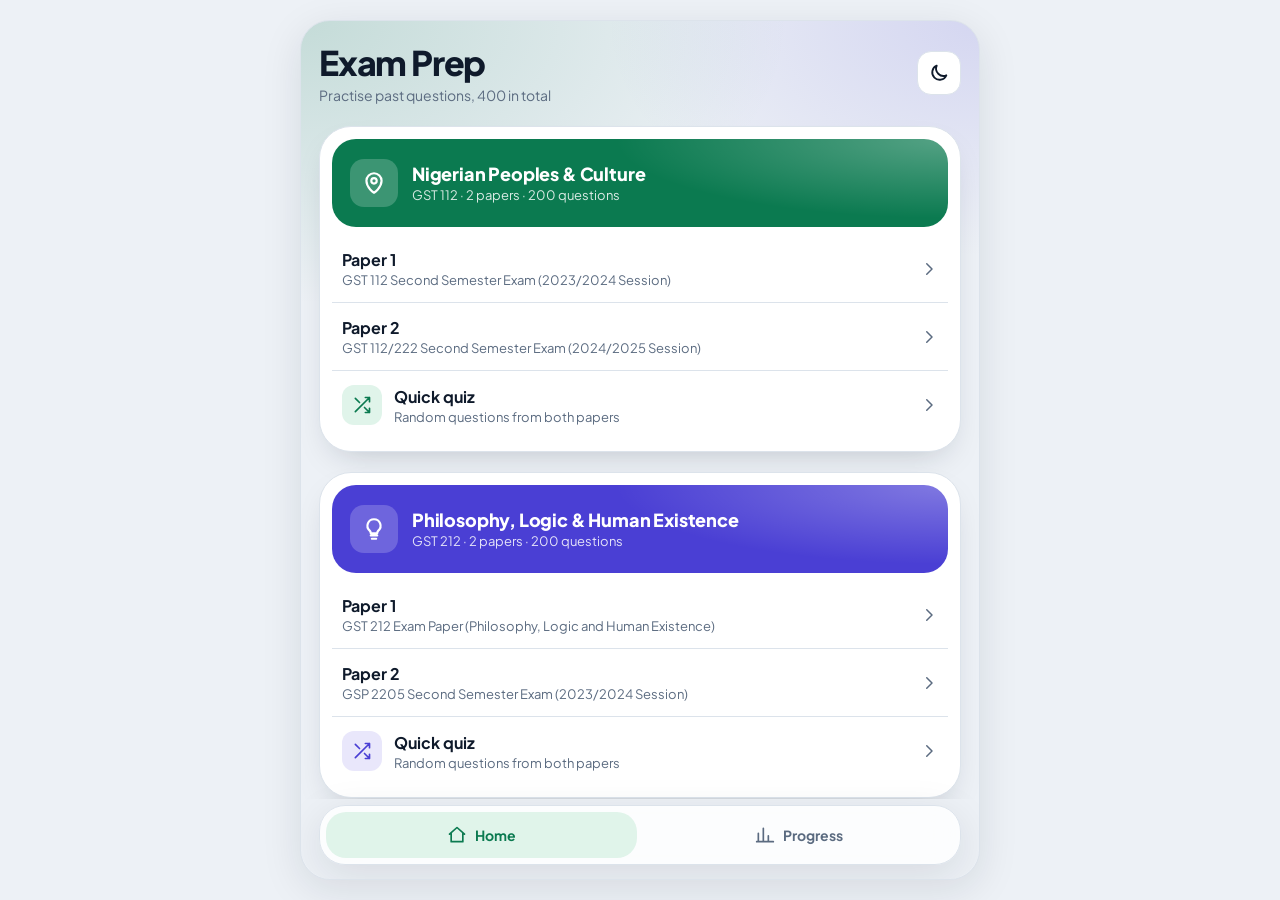
==== BUK-GST-PQ-QUIZ-App/index.html @ 709aaf94 "initial commit" ====
<!DOCTYPE html>
<html lang="en">
<head>
<meta charset="utf-8">
<meta name="viewport" content="width=device-width, initial-scale=1, viewport-fit=cover">
<meta name="theme-color" content="#0B7A50">
<title>Exam Prep Quiz</title>
<link rel="preconnect" href="https://fonts.googleapis.com">
<link href="https://fonts.googleapis.com/css2?family=Plus+Jakarta+Sans:wght@400;500;600;700;800&display=swap" rel="stylesheet">
<style>
:root{--bg:#EDF1F6;--s:#fff;--s2:#F4F6F9;--ink:#0F1A2B;--mut:#5B6B80;--line:#DCE3EB;--c1:#0B7A50;--c1s:#E0F4EA;--c2:#4A3FD4;--c2s:#E9E7FB;--ok:#12915B;--oks:#DFF5E9;--no:#D63A4A;--nos:#FCE6E8;--sh:0 10px 40px rgba(15,26,43,.10);--on:#fff}
@media(prefers-color-scheme:dark){:root:not([data-theme="light"]){--bg:#0B1017;--s:#151C26;--s2:#1B2430;--ink:#E8EEF5;--mut:#93A1B3;--line:#263140;--c1:#2FBF86;--c1s:#13291F;--c2:#8E86FF;--c2s:#1E1D40;--ok:#35C98A;--oks:#12281F;--no:#FF6B79;--nos:#33161B;--sh:0 10px 40px rgba(0,0,0,.5);--on:#07130D}}
:root[data-theme="dark"]{--bg:#0B1017;--s:#151C26;--s2:#1B2430;--ink:#E8EEF5;--mut:#93A1B3;--line:#263140;--c1:#2FBF86;--c1s:#13291F;--c2:#8E86FF;--c2s:#1E1D40;--ok:#35C98A;--oks:#12281F;--no:#FF6B79;--nos:#33161B;--sh:0 10px 40px rgba(0,0,0,.5);--on:#07130D}
*,*::before,*::after{box-sizing:border-box}
:root{padding-top:env(safe-area-inset-top,0px);padding-bottom:env(safe-area-inset-bottom,0px)}
html{scroll-padding-top:env(safe-area-inset-top,0px)}
html,body{height:100%;margin:0}
body{background:var(--bg);color:var(--ink);font-family:"Plus Jakarta Sans",system-ui,-apple-system,"Segoe UI",Roboto,sans-serif;display:flex;justify-content:center;overflow:hidden;-webkit-tap-highlight-color:transparent;-webkit-font-smoothing:antialiased}
button{font:inherit;color:inherit;border:0;background:none;cursor:pointer;padding:0;touch-action:manipulation}
button:focus-visible{outline:3px solid var(--ac,var(--c1));outline-offset:2px}
h1,h2,h3,p{margin:0}
[data-c="npc"]{--ac:var(--c1);--acs:var(--c1s)}
[data-c="phil"]{--ac:var(--c2);--acs:var(--c2s)}
#app{width:100%;max-width:680px;height:100%;display:flex;flex-direction:column;background:radial-gradient(120% 55% at 0% 0%,color-mix(in srgb,var(--c1) 18%,transparent),transparent 60%),radial-gradient(100% 50% at 100% 0%,color-mix(in srgb,var(--c2) 15%,transparent),transparent 55%),var(--bg);position:relative;overflow:hidden}
@media(min-width:720px){body{padding:20px 0;align-items:center}#app{height:min(100%,920px);border-radius:30px;box-shadow:var(--sh);border:1px solid var(--line)}}
#view{flex:1;overflow-y:auto;overscroll-behavior:contain;display:flex;flex-direction:column;min-height:0}
.pad{padding:16px 18px 28px}
.top{display:flex;align-items:center;justify-content:space-between;padding:20px 18px 6px}
.top h1{font-size:34px;font-weight:800;letter-spacing:-.035em}
.top p{color:var(--mut);font-size:14px;margin-top:2px}
.ib{width:44px;height:44px;border-radius:14px;background:var(--s);border:1px solid var(--line);display:grid;place-items:center;flex:none}
.ib svg{width:22px;height:22px}
svg{fill:none;stroke:currentColor;stroke-width:2;stroke-linecap:round;stroke-linejoin:round}
.tabs{display:flex;margin:6px 18px 14px;padding:6px;gap:6px;background:color-mix(in srgb,var(--s) 82%,transparent);backdrop-filter:blur(18px);-webkit-backdrop-filter:blur(18px);border:1px solid var(--line);border-radius:26px;box-shadow:var(--sh);flex:none}
.tabs.hide{display:none}
.tabs button{flex:1;padding:13px 0;display:flex;align-items:center;justify-content:center;gap:8px;font-size:14px;font-weight:700;color:var(--mut);border-radius:20px;transition:background .2s,color .2s}
.tabs button svg{width:20px;height:20px}
.tabs button.on{background:var(--c1s);color:var(--c1)}
:root[data-theme="dark"] .tabs button.on{color:var(--c1)}
.cont{background:var(--ink);color:var(--bg);border-radius:22px;padding:16px 18px;display:flex;align-items:center;gap:14px;width:100%;text-align:left;margin-bottom:18px}
.cont b{display:block;font-size:16px}.cont small{opacity:.75;font-size:13px}
.cont .go{margin-left:auto;background:var(--bg);color:var(--ink);border-radius:12px;padding:10px 14px;font-weight:700;font-size:14px}
.course{background:var(--s);border:1px solid var(--line);border-radius:32px;padding:12px;margin-bottom:20px;box-shadow:0 14px 34px -16px rgba(15,26,43,.25)}
.chead{display:flex;align-items:center;gap:14px;background:radial-gradient(90% 150% at 100% 0%,rgba(255,255,255,.3),transparent 60%),var(--ac);color:var(--on);border-radius:24px;padding:20px 18px;margin-bottom:8px}
:root:not([data-theme="dark"]) .chead{color:#fff}
.chead .cic{width:48px;height:48px;border-radius:14px;background:rgba(255,255,255,.2);display:grid;place-items:center;flex:none}
.chead .cic svg{width:26px;height:26px}
.chead h2{font-size:18px;font-weight:800;line-height:1.2;letter-spacing:-.01em}
.chead p{font-size:13px;opacity:.85;margin-top:3px}
.row{display:flex;align-items:center;gap:12px;width:100%;text-align:left;padding:14px 10px;border-radius:16px;transition:background .15s}
.row+.row{border-top:1px solid var(--line);border-radius:0}
.row:active{background:var(--s2)}
.row .tx{flex:1;min-width:0}
.row b{display:block;font-size:16px;font-weight:700}
.row small{display:block;color:var(--mut);font-size:13px;margin-top:2px;white-space:nowrap;overflow:hidden;text-overflow:ellipsis}
.row .ri{width:40px;height:40px;border-radius:12px;background:var(--acs);color:var(--ac);display:grid;place-items:center;flex:none}
.row .ri svg{width:20px;height:20px}
.chip{font-size:12px;font-weight:700;padding:5px 10px;border-radius:99px;background:var(--acs);color:var(--ac);white-space:nowrap}
.chev{width:18px;height:18px;color:var(--mut);flex:none}
.sheetbg{position:absolute;inset:0;background:rgba(8,14,22,.45);backdrop-filter:blur(8px);-webkit-backdrop-filter:blur(8px);display:flex;align-items:flex-end;z-index:20;animation:fade .2s}
.sheet{background:var(--s);width:100%;max-height:88%;overflow:auto;border-radius:34px 34px 0 0;padding:10px 20px 24px;animation:up .28s cubic-bezier(.2,.8,.2,1)}
.grab{width:42px;height:5px;border-radius:9px;background:var(--line);margin:0 auto 14px}
.sheet h3{font-size:21px;font-weight:800;letter-spacing:-.01em}
.sheet .sub{color:var(--mut);font-size:14px;margin:4px 0 16px}
.seg{display:flex;background:var(--s2);border-radius:16px;padding:4px;gap:4px}
.seg button{flex:1;padding:12px 6px;border-radius:12px;font-weight:700;font-size:15px;color:var(--mut)}
.seg button.on{background:var(--s);color:var(--ac);box-shadow:0 2px 10px rgba(15,26,43,.12)}
.hint{font-size:13px;color:var(--mut);margin:10px 2px 16px;line-height:1.45}
.lbl{font-size:14px;font-weight:700;margin:14px 0 8px}
.chips{display:flex;gap:8px;flex-wrap:wrap}
.chips button{padding:10px 16px;border-radius:12px;border:1.5px solid var(--line);font-weight:700;font-size:14px}
.chips button.on{border-color:var(--ac);background:var(--acs);color:var(--ac)}
.sw{display:flex;align-items:center;justify-content:space-between;padding:12px 2px;font-weight:600;font-size:15px;width:100%}
.sw i{width:46px;height:28px;border-radius:99px;background:var(--line);position:relative;transition:background .2s;flex:none}
.sw i::after{content:"";position:absolute;top:3px;left:3px;width:22px;height:22px;border-radius:50%;background:#fff;transition:transform .2s}
.sw.on i{background:var(--ac)}.sw.on i::after{transform:translateX(18px)}
.btn{display:flex;align-items:center;justify-content:center;gap:8px;height:58px;padding:0 22px;border-radius:22px;font-weight:700;font-size:16px;width:100%}
.btn.pri{background:var(--ac,var(--c1));color:var(--on)}
:root:not([data-theme="dark"]) .btn.pri{color:#fff}
.btn.ghost{background:var(--s2);color:var(--ink)}
.btn.danger{background:var(--nos);color:var(--no)}
.btn:disabled{opacity:.4;cursor:default}
.btn:active:not(:disabled){transform:scale(.98)}
.btns{display:flex;gap:10px;margin-top:18px}
.qtop{display:flex;align-items:center;gap:12px;padding:14px 16px 10px}
.qmeta{flex:1;min-width:0}
.qmeta b{font-size:20px;font-weight:800}.qmeta b span{color:var(--mut);font-weight:600;font-size:15px}
.qmeta small{display:block;color:var(--mut);font-size:12px;white-space:nowrap;overflow:hidden;text-overflow:ellipsis}
.timer{font-variant-numeric:tabular-nums;font-weight:700;font-size:14px;background:var(--s);border:1px solid var(--line);padding:8px 12px;border-radius:12px}
.timer.low{color:var(--no);border-color:var(--no)}
.bar{height:9px;background:var(--line);margin:0 16px;border-radius:9px;overflow:hidden;flex:none}
.bar i{display:block;height:100%;background:var(--ac);border-radius:9px;transition:width .3s}
.qbody{flex:1;overflow-y:auto;padding:22px 18px 16px;min-height:0}
.qt{font-size:23px;font-weight:800;line-height:1.35;letter-spacing:-.02em;margin-bottom:22px}
.blank{display:inline-block;min-width:70px;border-bottom:3px solid var(--ac);margin:0 4px;transform:translateY(2px)}
.opts{display:flex;flex-direction:column;gap:10px}
.opt{display:flex;align-items:center;gap:12px;width:100%;text-align:left;background:var(--s);border:2px solid var(--line);border-radius:20px;padding:15px 16px;font-size:16.5px;box-shadow:0 2px 0 rgba(15,26,43,.05);font-weight:500;line-height:1.35;transition:border-color .15s,background .15s}
.opt .l{width:34px;height:34px;border-radius:11px;background:var(--s2);display:grid;place-items:center;font-weight:800;font-size:14px;flex:none;color:var(--mut)}
.opt .l svg{width:18px;height:18px;stroke-width:3}
.opt .t{flex:1}
button.opt:active{transform:scale(.985)}
.opt.sel{border-color:var(--ac);background:var(--acs)}
.opt.sel .l{background:var(--ac);color:#fff}
.opt.ok{border-color:var(--ok);background:var(--oks);animation:pop .3s}
.opt.ok .l{background:var(--ok);color:#fff}
.opt.no{border-color:var(--no);background:var(--nos);animation:pop .3s}
.opt.no .l{background:var(--no);color:#fff}
.opt.dim{opacity:.55}
.fb{margin-top:16px;padding:14px 16px;border-radius:16px;font-size:14.5px;line-height:1.5;background:var(--s2);animation:fade .3s}
.fb b{display:block;margin-bottom:2px;font-size:15px}
.fb.good b{color:var(--ok)}.fb.bad b{color:var(--no)}
.fb em{display:block;color:var(--mut);font-style:normal;margin-top:6px;font-size:13.5px}
.qfoot{display:flex;gap:10px;padding:10px 16px 18px;flex:none}
.qfoot .btn:first-child{width:34%}
.grid{display:grid;grid-template-columns:repeat(auto-fill,minmax(48px,1fr));gap:8px;margin:14px 0}
.grid button{height:48px;border-radius:13px;background:var(--s2);font-weight:700;font-size:15px;border:2px solid transparent}
.grid .a{background:var(--acs);color:var(--ac)}
.grid .g{background:var(--oks);color:var(--ok)}
.grid .w{background:var(--nos);color:var(--no)}
.grid .cur{border-color:var(--ink)}
.res{align-items:center;text-align:center;padding:30px 20px 28px}
.ring{position:relative;width:176px;height:176px;margin:6px auto 18px}
.ring svg{width:100%;height:100%;transform:rotate(-90deg);stroke-width:11}
.ring circle{fill:none}
.ring .bg{stroke:var(--line)}
.ring .fg{stroke:var(--ac);stroke-dasharray:352;stroke-dashoffset:352;transition:stroke-dashoffset 1.1s cubic-bezier(.2,.8,.2,1)}
.ring div{position:absolute;inset:0;display:grid;place-content:center}
.ring b{font-size:42px;font-weight:800;letter-spacing:-.03em;line-height:1}
.ring span{color:var(--mut);font-size:13px;margin-top:4px}
.res h2{font-size:24px;font-weight:800}
.res .sub{color:var(--mut);margin:6px 0 20px;font-size:15px}
.stats{display:grid;grid-template-columns:repeat(3,1fr);gap:10px;width:100%;margin-bottom:20px}
.stat{background:var(--s);border:1px solid var(--line);border-radius:18px;padding:14px 6px}
.stat b{display:block;font-size:22px;font-weight:800}
.stat small{color:var(--mut);font-size:12px}
.stat.ok b{color:var(--ok)}.stat.no b{color:var(--no)}
.stack{display:flex;flex-direction:column;gap:10px;width:100%}
.rv{background:var(--s);border:1px solid var(--line);border-radius:22px;padding:16px;margin-bottom:14px}
.rv .qt{font-size:16.5px;margin-bottom:14px}
.rv .num{font-size:12px;font-weight:700;color:var(--mut);margin-bottom:8px;display:flex;justify-content:space-between}
.rv .opt{font-size:15px;padding:10px 12px;cursor:default}
.sticky{position:sticky;top:0;background:var(--bg);z-index:3;padding:14px 16px 10px;display:flex;align-items:center;gap:12px}
.sticky h2{font-size:19px;font-weight:800;flex:1}
.filters{display:flex;gap:8px;padding:0 18px 12px}
.filters button{padding:9px 14px;border-radius:99px;border:1.5px solid var(--line);font-size:13px;font-weight:700;background:var(--s)}
.filters button.on{background:var(--ink);color:var(--bg);border-color:var(--ink)}
.tiles{display:grid;grid-template-columns:repeat(3,1fr);gap:10px;margin:14px 0 20px}
.sec{font-size:15px;font-weight:800;margin:20px 2px 10px}
.pb{height:8px;background:var(--line);border-radius:9px;overflow:hidden;margin-top:8px}
.pb i{display:block;height:100%;background:var(--ac);border-radius:9px}
.card{background:var(--s);border:1px solid var(--line);border-radius:20px;padding:14px 16px;margin-bottom:10px}
.card .hd{display:flex;justify-content:space-between;gap:10px;font-size:14px}
.card .hd b{font-weight:700}
.card small{color:var(--mut)}
.empty{text-align:center;color:var(--mut);padding:26px 10px;font-size:14.5px;line-height:1.5}
.toast{position:absolute;left:50%;bottom:90px;transform:translateX(-50%);background:var(--ink);color:var(--bg);padding:11px 18px;border-radius:14px;font-weight:600;font-size:14px;z-index:30;animation:fade .2s;white-space:nowrap}
@keyframes fade{from{opacity:0}to{opacity:1}}
@keyframes up{from{transform:translateY(100%)}to{transform:none}}
@keyframes pop{50%{transform:scale(1.02)}}
@media(max-width:380px){.qt{font-size:18px}.opt{font-size:15px}.chead h2{font-size:16px}}
@media(prefers-reduced-motion:reduce){*{animation:none!important;transition:none!important}}
</style>
</head>
<body>
<div id="app"><main id="view"></main><nav class="tabs" id="tabs"><button data-act="tab" data-v="home" class="on"><svg viewBox="0 0 24 24"><path d="M3 11l9-8 9 8M5 10v10h14V10"/></svg>Home</button><button data-act="tab" data-v="prog"><svg viewBox="0 0 24 24"><path d="M4 20V10M10 20V4M16 20v-7M22 20H2"/></svg>Progress</button></nav></div>
<script>
const DATA={"npc":[{"name":"Paper 1","title":"GST 112 Second Semester Exam (2023/2024 Session)","questions":[{"n":1,"q":"Which of the following is a Nigerian Citizen by right?","o":["Citizen by Registration.","Citizen by Naturalisation.","Citizen by Birth","All of the Above."],"a":2},{"n":2,"q":"All lawyers (Legal Practitioners) are bound to comply with...","o":["Rules of Professional Conduct (RPC)","Medical and Dental Practitioners Act.","The Constitution of Federal Republic of Nigeria and Code of Conduct Bureau and Tribunal Act.","Code of Medical Ethics."],"a":0},{"n":3,"q":"Government workers are bound to comply with...","o":["Rules of Professional Conduct (RPC)","Code of Medical Ethics 2008","Medical and Dental Practitioners Act 2004","The Constitution of Federal Republic of Nigeria and Code of Conduct Bureau and Tribunal Act"],"a":3},{"n":4,"q":"All of the following are examples of Nigerian Citizens Except:","o":["Citizen by Birth","Citizen by Registration","Citizen by Naturalisation","None of the above"],"a":3},{"n":5,"q":"The following is a good example of pressing challenges facing law enforcement agencies in Nigeria.","o":["All of the below","Corruption","Poor salary","Capacity development"],"a":0},{"n":6,"q":"Law Enforcement agencies perform the following functions except:","o":["Ensuring compliance with the laws of the land","Law making and interpretation of laws","Maintenance of peace, order and stability in Nigeria","Taking steps to bring violators of the law to justice"],"a":1},{"n":7,"q":"All of the following are typical examples of law enforcement agencies in Nigeria except:","o":["Nigeria Police Force (NPF).","Department of State Security (DSS).","Nigeria Immigration Service (NIS).","None of the above."],"a":3},{"n":8,"q":"A Nigerian Citizen can loss his/her citizenship Status as result of...","o":["Renunciation","Deprivation","Forfeiture","All of the above"],"a":3},{"n":9,"q":"The fundamental rights of a Nigerian Citizen could be deprived on the grounds of...","o":["Public Health","National Defence","Protecting the rights of others","All of the above"],"a":3},{"n":10,"q":"By nature, Law being a body of rules is...","o":["Not Dynamic","Not Coercive","Not Territorial","None of the above"],"a":3},{"n":11,"q":"The definition of ethics and law share the following in common, except:","o":["Lack of specific, standard or universal definition","The definition of both is influenced by your profession or discipline","The definition of both depends on your geographical location","All of the above"],"a":2},{"n":12,"q":"According to... law is defined as a set of divine rules.","o":["Lawyers","Theologians","Scientists","Traditionalists"],"a":1},{"n":13,"q":"A judge is under obligation...","o":["Not to preside over matters which he/she has any interest in it","To presume that the accused person before him innocent until proven guilty","To feed the accused person three square meals daily","To give the accused person the chance to defend himself in person or through a legal practitioner of his own choice"],"a":0},{"n":14,"q":"Which of the following is not true about classification of law...","o":["Substantive and Procedural Law","Private and Public Law","Domestic/Municipal and International Law","Supper National Law"],"a":3},{"n":15,"q":"Law may differ from one society to another. This assertion can be exemplified by the following...","o":["Consumption of alcohol and adultery in Kano State","Bigamy in the Southern states of Nigeria","Prostitution in some European Countries","All of the above"],"a":3},{"n":16,"q":"What was the primary purpose of the Nigerian Youth Movement (NYM) formed in the 1930s due to one of these?","o":["Promote regional autonomy","Unite Nigerians across ethnic lines","Support British colonial policies","Advocate for military rule"],"a":1},{"n":17,"q":"... newspaper was founded by Nnamdi Azikiwe to spread nationalist ideas?","o":["The Nigerian Tribune","The West African Pilot","The Daily Times","The Guardian"],"a":1},{"n":18,"q":"The significant global event that influenced the rise of nationalism in Nigeria after the 1940s was?","o":["The Cold War","World War II","The Great Depression","The Industrial Revolution"],"a":1},{"n":19,"q":"Which political party was co-founded by Herbert Macaulay and Nnamdi Azikiwe in 1944?","o":["Action Group (AG)","Northern People's Congress (NPC)","National Council of Nigeria and the Cameroons (NCNC)","Unity Party of Nigeria (UPN)"],"a":2},{"n":20,"q":"The main focus of the NCNC during its early years was...","o":["Full independence from Britain","Greater self-governance within the British Empire","Regional autonomy","Military intervention"],"a":1},{"n":21,"q":"... constitution was introduced in 1946 in response to nationalist pressures.","o":["Macpherson Constitution","Richards Constitution","Lyttleton Constitution","1979 Constitution"],"a":1},{"n":22,"q":"The Action Group (AG) was predominantly associated with which ethnic group?","o":["Hausa-Fulani","Yoruba","Igbo","Efik"],"a":1},{"n":23,"q":"The major challenge faced by Nigeria post-independence?","o":["Economic prosperity","Political stability","Ethnic tensions","Global recognition"],"a":2},{"n":24,"q":"Which of the following best describes Nigeria's political structure after the return to civilian rule in 1999?","o":["A unitary system with no regional governments","A federal republic with 36 states","A monarchy with a ceremonial king","A socialist state"],"a":1},{"n":25,"q":"What was one of the main challenges Nigeria faced after gaining independence?","o":["Lack of ethnic diversity","Economic stability and growth","Corruption and political violence","Absence of political parties"],"a":2},{"n":26,"q":"... traders have historically traded across West Africa.","o":["Igbo","Yoruba","Kanuri","Hausa Fulani"],"a":3},{"n":27,"q":"Traditional trade routes such as those used by the network have historically been crucial for trade...","o":["Immigrant","African","European","Trans-Saharan trade"],"a":3},{"n":28,"q":"The integration of modern infrastructure, such as roads and markets, has helped in enhancing trade, but traditional methods and routes still influence...","o":["Manufacturing","Agriculture","Industries","local commerce"],"a":3},{"n":29,"q":"Colonialism introduced Western trade practices and currencies, which have influenced but not entirely replaced...","o":["Cultural System","Modern System","Traditional System","Medium System"],"a":2},{"n":30,"q":"The indigenous apprenticeship system remains important, it faces challenges due to...","o":["Modernizations","Transitions","efficiency","transparency"],"a":0},{"n":31,"q":"Artisans play a significant role in...","o":["indigenous trade systems","local system","normal system","personal system"],"a":0},{"n":32,"q":"The... system among Nigerian people is a deeply rooted mechanism that has facilitated trade, self-reliance, and economic empowerment over centuries.","o":["Mechanics","Commerce","indigenous apprenticeship","Local systems"],"a":2},{"n":33,"q":"The apprenticeship system plays a vital role in fostering...","o":["Market","National reliance","local reliance","economic self-reliance"],"a":2},{"n":34,"q":"Apprentices acquire practical skills, enabling them to start their businesses and contribute to local economies. This is particularly notable in the...","o":["Tribes","religions","Igbo community","Hausa"],"a":2},{"n":35,"q":"Besides the technical aspects of learning a trade, apprenticeships serve as a means of...","o":["cultural transmission","Institutions","Ambassadors","nations"],"a":0},{"n":36,"q":"Nigeria's economy is diverse, with key sectors including oil and gas, agriculture, telecommunications, and...","o":["Taxation","Marketing","Housing","Service"],"a":3},{"n":37,"q":"Nigeria's major exports include crude oil, natural gas, and...","o":["Food","Output","Services","Agriculture"],"a":3},{"n":38,"q":"The oil boom of the 1970s...","o":["Oil shocks","Exchange rates","Market system","economy"],"a":3},{"n":39,"q":"Markets like... in Lagos and... in Aba are well-known for their scale and the variety of goods traded.","o":["Central Market & Ilorin","Singer market","Oshodi Market","Oshodi Market & Ariaria International Market"],"a":3},{"n":40,"q":"Historically, barter was a common practice, where goods were exchanged directly without the use of...","o":["Materials","time","Knowledge","Money"],"a":3},{"n":41,"q":"... was part of the factors that necessitated Nationalism in Nigeria.","o":["Formation of political parties","Party campaigns","Elections Engineering","Introduction of Ballot Papers"],"a":0},{"n":42,"q":"Military intervened in to the Nigerian Politics due to...","o":["Absence of Political Parties","State and local Government creation","Budget Implementation","Politicization of the Nigerian army"],"a":3},{"n":43,"q":"Politics in Nigeria's fourth Republic is characterized by...","o":["Viable political culture","Transformative agenda","God-fatherism","political consciousness"],"a":3},{"n":44,"q":"Colonialism implies:","o":["Political and Economic Motivation of colonies","Socialist predominant regime","Democratic licensed regime","Political and Economic Exploitation"],"a":3},{"n":45,"q":"The western regional electoral crises in Nigeria occurred in the year...","o":["1965","1977","1963","1999"],"a":2},{"n":46,"q":"Nationalism means...","o":["Administrative System","Disintegration","Feeling for Self-determination and independence","Rule of law and freedom of information"],"a":2},{"n":47,"q":"The challenges of Nation building in Nigeria include all except:","o":["Corruption","Resource Allocation","Capitalism","Electoral violence"],"a":2},{"n":48,"q":"The Nigerian Civil War was fought between...","o":["14th June 1965- 11th August 1967","6th July 1967- 15th January 1970","3rd May 1963- 1st October 1974","2nd November 1966- 30th July 1967"],"a":1},{"n":49,"q":"The Impacts of colonial Administration in Nigeria are... and...","o":["Dedication and Sense of morality built among citizens","Destabilization and Destruction of traditional political system","Resource control and Allocation to low-income societies","Political Culture and Ideology enforced"],"a":1},{"n":50,"q":"Nation building refers to...","o":["Encouragement of trade by barter for social and economic development","Transfer of commitment from the rulers to the subordinates","Transfer of loyalty from smaller ethnic groups to the larger central political system","None of the above"],"a":2},{"n":51,"q":"One remote cause of the Nigerian Civil war was...","o":["Religious Bigotry","Rigid electoral ethics","Constitutional Adjustments","British divide and rule tactics"],"a":3},{"n":52,"q":"The coalition between the NCNC and the NPC ensured the emergence of... as Governor General and later President of Nigeria.","o":["Herbert Macauley","Dr. Nnamdi Azikwe","Chief Abubakar Tafawa Balewa","Chief Obafemi Awolowo"],"a":1},{"n":53,"q":"Nigeria practiced Parliamentary system of government from...","o":["1954-1960","1960-1966","1966","1974"],"a":1},{"n":54,"q":"One Impact of the Military in Nigerian Politics and Administration was...","o":["Introduction of valued lifestyle","Introduction of the NYSC","Introduction of ethno-centric inclinations","Maintenance of traditional political system"],"a":1},{"n":55,"q":"The creation of more states in the country was...","o":["A negative impact of the Civil war","A decision of political party holders","A positive impact of the Civil war","A and C above"],"a":2},{"n":56,"q":"Nigeria's social, cultural and political development is marked by both... and...","o":["weaknesses and strengths","opportunities and potentialities","Challenges and opportunities","poverty and inequality"],"a":1},{"n":57,"q":"Nigeria has twice been judged...","o":["The happiest country in Africa","the controversial country in Africa","The happiest country in the world","the unhappiest country in the world"],"a":2},{"n":58,"q":"With a population of above 200 million, the country is culturally diverse with...","o":["250 ethnic groups speaking 300 languages","less than 250 ethnic groups speaking 300 languages","about 250 ethnic groups speaking 300 languages","over 250 ethnic groups speaking more than 300 languages"],"a":0},{"n":59,"q":"The following are the major ethnic groups in Nigeria except:","o":["Hausa","Ishekiri","Ibo","Yoruba"],"a":1},{"n":60,"q":"All, but except one of the following encompasses several key elements of development:","o":["Growth and progress","Positive Change","Improving well-being","Discouraging growth"],"a":3},{"n":61,"q":"Being the seventh most populous country in the world, Nigeria faces significant social challenges including the following except:","o":["Security","unemployment","Poverty","crime and insecurity"],"a":0},{"n":62,"q":"Social indicators reveal that Nigeria remains underdeveloped with considerable portions of the population...","o":["Living below poverty line and less education","Living in poverty and less education","Living above poverty line and well educated","Living below poverty line and unemployment"],"a":1},{"n":63,"q":"Cultural diversity is a defining feature of...","o":["Northern Nigeria","Southern Nigeria","Eastern Nigeria","Nigeria"],"a":3},{"n":64,"q":"In Nigeria, cultural factors significantly influence...","o":["Development strategies","development strategy","development plan","growth and development"],"a":1},{"n":65,"q":"Programs that promote cultural heritage and encourage inter-ethnic dialogue are essential for...","o":["Encouraging unity and reducing tensions","fostering peace and reducing tension","enhancing unity and reducing tension","fostering unity and reducing tensions"],"a":3},{"n":66,"q":"Nigeria's socio-cultural fabric is influenced by its...","o":["cultural diversities","ethic plurality","Cultural differences","Cultural diversity"],"a":3},{"n":67,"q":"Ethnic groups have historically competed for... and... leading to tensions and violence in various regions.","o":["Power and authority","power and leadership","resources and leadership","resources and political power"],"a":3},{"n":68,"q":"Nigeria is the Africa's most... as well as the... in the world.","o":["populous country and most populous black country","Black nation and populous country","Black country and populous country","most populous black country and populous country"],"a":3},{"n":69,"q":"The Unity of Nigeria was threatened by the recent...","o":["End Bad Governance nationwide protests","End SAR Protests","End Hunger Protests","End Tinubu Demonstration"],"a":0},{"n":70,"q":"The political landscape in Nigeria is characterized by ongoing challenges related to... and...","o":["Security, governance and poverty","governance, corruption and security","poverty, hunger and unemployment","insecurity, bad governance and corruption"],"a":0},{"n":71,"q":"Nigeria is divided into how many geographical zones?","o":["One","Two","Three","Four"],"a":3},{"n":72,"q":"Nigeria as a modern entity is the creation of...","o":["The British","France","Germany","Belgium"],"a":0},{"n":73,"q":"Lagos came under the British influence with its annexation in...","o":["1860","1850","1861","1960"],"a":2},{"n":74,"q":"The conquest of Kano took place in...","o":["1903","1960","2020","2019"],"a":0},{"n":75,"q":"The first contact between Nigerians and Europeans took place in the...","o":["13th Century","14th Century","15th Century","16th Century"],"a":2},{"n":76,"q":"The \"Legitimate Trade\" focused on the buying of...","o":["Palm Oil and Palm Kernel","groundnut","Cassava","Guinea Corn"],"a":0},{"n":77,"q":"One of the greatest explorers that visited Nigeria in the 18th and 19th centuries was...","o":["Goldie","Lord Lugard","Mungo Park","Mary Slessor"],"a":2},{"n":78,"q":"The most historic event that happened in Nigeria in 1914 was...","o":["Conquest","Independence","The Amalgamation of Nigeria","FESTAC"],"a":2},{"n":79,"q":"Which of the following was not part of the activities of Christian missionaries?","o":["Spread of Christianity","building of schools","building of hospitals","colonial rule"],"a":3},{"n":80,"q":"Who was the founder of the United African Company (UAC)?","o":["Frederick Lugard","Mungo Park","Taubman Goldie","Hugh Clapperton"],"a":2},{"n":81,"q":"When did the Berlin Conference take place?","o":["1883-1884","1881-1882","1884-1885","1885-1886"],"a":2},{"n":82,"q":"The Benin Kingdom was conquered in...","o":["1890","1897","1900","1903"],"a":1},{"n":83,"q":"In 1899, the British revoked the charter of the...","o":["National African Company","PZ","Royal Niger Company","United African Company"],"a":2},{"n":84,"q":"In which area was the Indirect Rule first practiced in Nigeria?","o":["Northern Nigeria","Southern Nigeria","Yorubaland","Benin"],"a":0},{"n":85,"q":"The Capital of the Northern Region was...","o":["Lagos","Port Harcourt","Ibadan","Kaduna"],"a":3},{"n":86,"q":"The Conquest of Nigeria was in... Phases.","o":["Three","Two","Five","Four"],"a":1},{"n":87,"q":"In which part of Nigeria did Indirect Rule face major challenge?","o":["The North","The East","The West","None of the Above"],"a":2},{"n":88,"q":"Which of the following was not an effect of the Trans-Atlantic Slave Trade?","o":["depopulation","inter-state wars","suffering of slaves","empowerment of slaves"],"a":3},{"n":89,"q":"Which of the following was not an effect of colonialism?","o":["Industrialization of Nigeria","Introduction of Western Education","Establishment of Infrastructure","Introduction of Modern Health Care System"],"a":0},{"n":90,"q":"The artifacts discovered at Igbo Ukwu, Igbo Richards and Igbo Jonah in 1939 and 1960 were dated to...","o":["8th century","9th century","10th century","18th century"],"a":1},{"n":91,"q":"Which of the following is not among the pre-colonial Hausa Bakwai?","o":["Katsina","Dutse","Kano","Rano"],"a":1},{"n":92,"q":"The two major types of culture are...","o":["Norms and values","Material and non-material","Association and assimilation","Acculturalisation and sub-acculturalisation"],"a":1},{"n":93,"q":"The pioneering work on the history of the Yoruba by Rev. Samuel Johnson was compiled based on...","o":["Archeological Discoveries","Primary written document","Secondary written document","Oral traditions"],"a":3},{"n":94,"q":"Colonialism in Nigeria lasted for a century i.e. from about...","o":["1760-1860","1900-1960","1800-1960","1860-1960"],"a":2},{"n":95,"q":"Which of the following is a problem of oral tradition?","o":["poor memory","chronology","manipulation","all of the above"],"a":3},{"n":96,"q":"Which of the following is true about archaeology?","o":["it is a scientific study of rubbish","it is a scientific study of stone tools only","it has an accurate system of dating","All of the above"],"a":3},{"n":97,"q":"The 1884-1885 scramble and partitioning of Africa was done in...","o":["Cairo","Portugal","Berlin","Paris"],"a":2},{"n":98,"q":"In Hausaland Islam became spread in the... when the various rulers of Hausa State accepted Islam.","o":["11th century","12th century","13th century","14th century"],"a":3},{"n":99,"q":"Which of the following is a universal definition of culture?","o":["Culture is as old as human society","Culture provides psychological relief","Culture provides a sense of belonging","Culture is a total way of people's life."],"a":3},{"n":100,"q":"The Ogiso was a council of seven powerful chiefs who assisted the... in the discharge of his duties.","o":["Alafin of Oyo","Oba of Benin","King Jaja of Opobo","the Attah of Igala"],"a":1}]},{"name":"Paper 2","title":"GST 112/222 Second Semester Exam (2024/2025 Session)","questions":[{"n":1,"q":"Which of the following is a universal definition of culture?","o":["Culture is as old as human society","Culture provides psychological relief","Culture provides a sense of belonging","Culture is a total way of people's life."],"a":3},{"n":2,"q":"The Ogiso was a council of seven powerful chiefs who assisted the... in the discharge of his duties","o":["Alafin of Oyo","Oba of Benin","King Jaja of Opobo","the Attah of Igala"],"a":1},{"n":3,"q":"Which of the following is not among the pre-colonial Hausa Bakwai?","o":["Katsina","Dutse","Kano","Rano"],"a":1},{"n":4,"q":"The artifacts discovered at Igbo Ukwu, Igbo Richards and Igbo Jonah in 1939 and 1960 were dated to...","o":["8th century","9th century","10th century","13th century"],"a":1},{"n":5,"q":"The major colours in Nigerian flag are...","o":["Green and Yellow","White and Black","Green and White","Black and Yellow"],"a":2},{"n":6,"q":"The Nok Culture appeared in Northern Nigeria around...","o":["1000 BC and vanished under unknown circumstances around 500 AD","2000 BC and vanished under unknown circumstances around 1000 AD","3000 BC and vanished under unknown circumstances around 2000 AD","4000 BC and vanished under unknown circumstances around 3000 AD"],"a":0},{"n":7,"q":"The two major types of culture are","o":["Norms and values","Material and non-material","Association and assimilation","Acculturalisation and sub-acculturalisation"],"a":1},{"n":8,"q":"The pre-colonial Igbo traditional society constitutes... as members of its assembly","o":["Ancestors","Ogboni Cult","People","Elders"],"a":3},{"n":9,"q":"The artifacts discovered at Igbo Ukwu, Igbo Richards and Igbo Jonah in 1939 and 1960 were dated to...","o":["8th century","9th century","10th century","13th century"],"a":1},{"n":10,"q":"Which of the following is a problem of oral tradition?","o":["poor memory","chronology","manipulation","all of the above"],"a":3},{"n":11,"q":"Which of the following is true about archaeology?","o":["it is a scientific study of rubbish","it is a scientific study of stone tools only","it has an accurate system of dating","All of the above"],"a":3},{"n":12,"q":"The amalgamation of the Northern and Southern Protectorates of Nigeria was in","o":["1911","1912","1913","1914"],"a":3},{"n":13,"q":"The 1884-1885 scramble and partitioning of Africa was done in","o":["Cairo","Portugal","Berlin","Paris"],"a":2},{"n":14,"q":"In Hausaland Islam became spread in the... when the various rulers of Hausa State accepted Islam","o":["11th century","12th century","13th century","14th century"],"a":3},{"n":15,"q":"Colonialism in Nigeria lasted for a century i.e. from about","o":["1760-1860","1900-1960","1800-1960","1860-1960"],"a":2},{"n":16,"q":"Which part of Nigeria did British introduce Indirect Rule first?","o":["North","South","East","West"],"a":0},{"n":17,"q":"Who was the first administrator of the Protectorate of Northern Nigeria?","o":["Sir Frederick Lugard","Sir Taubman Goldie","John Wilton","Flora Shaw"],"a":0},{"n":18,"q":"Who was the first commandant of the West African Frontier Force?","o":["Goldie","Lugard","John","Daniel"],"a":1},{"n":19,"q":"Nigeria became a Republic in...","o":["1903","1963","2020","2019"],"a":1},{"n":20,"q":"English was made an official language in Nigeria by the...","o":["French","Portuguese","British","Germans"],"a":2},{"n":21,"q":"Western education was introduced to Nigeria by...","o":["Christian Missionaries","Explorers","colonial administrators","None of the above"],"a":0},{"n":22,"q":"Caliph Attahiru I of Sokoto was killed at the Battle of...","o":["Kano","Sokoto","Bida","None of the above"],"a":3,"e":"Battle of Burmi"},{"n":23,"q":"The most historic event that happened in Nigeria in 1914 was...","o":["Conquest","Independence","The amalgamation of Nigeria","FESTAC"],"a":2},{"n":24,"q":"The following were explorers who visited Nigeria except...","o":["Mungo Park","Hugh Clapperton","Heinrich Barth","Prince Henry the Navigator"],"a":3},{"n":25,"q":"Which of the following was not part of the activities of Christian missionaries","o":["Spread of Christianity","building of schools","building of hospitals","colonial rule"],"a":3},{"n":26,"q":"Who was the founder of the Royal Niger Company (RNC)?","o":["Frederick Lugard","Mungo Park","Taubman Goldie","Hugh Clapperton"],"a":2},{"n":27,"q":"Which area of Nigeria was first conquered by the British?","o":["Kano","Benin","Ijebu","None of the above"],"a":3,"e":"Lagos Annexation 1851/1861"},{"n":28,"q":"The Benin Kingdom was conquered in...","o":["1890","1897","1900","1903"],"a":1},{"n":29,"q":"Which of the following was not a reason for the adoption of Indirect Rule System","o":["Vastness of Nigeria","Lack of enough personnel","Existence of taxation","Shortage of funds"],"a":2},{"n":30,"q":"The Capital of Northern Region was:","o":["Lagos","Port Harcourt","Ibadan","Kaduna"],"a":3},{"n":31,"q":"Apprentices acquire practical skills, enabling them to start their businesses and contribute to local economies. This is particularly notable in the...","o":["Tribes","religions","Igbo community","Hausa"],"a":2},{"n":32,"q":"Besides the technical aspects of learning a trade, apprenticeships serve as a means of","o":["cultural transmission","Institutions","Ambassadors","None of the above"],"a":0},{"n":33,"q":"Nigeria's economy is diverse, with key sectors including oil and gas, agriculture, telecommunications, and...","o":["Taxation","Marketing","Housing","Service"],"a":3},{"n":34,"q":"Nigeria's major exports include crude oil, natural gas, and...","o":["Food","Output","Services","Agriculture"],"a":3},{"n":35,"q":"The oil boom of the 1970s, ...","o":["Oil shocks","Exchange rates","Market system","economy"],"a":3},{"n":36,"q":"Markets like... in Lagos and... in Aba are well-known for their scale and the variety of goods traded.","o":["Central Market","Ilorin","Singer market","Oshodi Market & Ariaria International Market"],"a":3},{"n":37,"q":"Historically, barter was a common practice, where goods were exchanged directly without the use of...","o":["Materials","Resources","Time","Money"],"a":3},{"n":38,"q":"Traders have historically traded across West Africa","o":["Igbo","Commercials","Yoruba","Hausa Fulani"],"a":3},{"n":39,"q":"Traditional trade routes such as those used by the network have historically been crucial for trade. These routes facilitated the exchange of goods like gold, salt, and other commodities","o":["Immigrant","African","European","Trans-Saharan trade"],"a":3},{"n":40,"q":"The integration of modern infrastructure, such as roads and markets, has helped in enhancing trade, but traditional methods and routes still influence...","o":["Manufacturing","Industries","local commerce","None of the above"],"a":2},{"n":41,"q":"Colonialism introduced Western trade practices and currencies, which have influenced but not entirely replaced.","o":["Cultural System","Modern System","Traditional System","Medium System"],"a":2},{"n":42,"q":"The indigenous apprenticeship system remains important, it faces challenges due to...","o":["Modernizations","Transitions","efficiency","transparency"],"a":0},{"n":43,"q":"Artisans play a significant role in...","o":["indigenous trade systems","local system","normal system","personal system"],"a":0},{"n":44,"q":"Which of the following is NOT a Nigerian Citizen by right:","o":["Citizen by Registration.","Citizen by Naturalisation.","Citizen by Birth","A and B above"],"a":3,"e":"Registration & Naturalisation are privileges"},{"n":45,"q":"All lawyers (Legal Practitioners) are bound to comply with....","o":["Rules of Professional Conduct (RPC) only","Medical and Dental Practitioners Act.","The Constitution of Federal Republic of Nigeria and Rules of Professional Conduct (RPC)","Code of Medical Ethics."],"a":0},{"n":46,"q":"Government workers are bound to comply with....","o":["Rules of Professional Conduct (RPC)","Code of Medical Ethics 2008","Medical and Dental Practitioners Act 2004","Code of Conduct Bureau and Tribunal Act."],"a":3},{"n":47,"q":"All of the followings are examples of Nigerian Citizens Except:","o":["Citizen by Birth","Citizen by Registration","Citizen by Naturalisation","None of the above"],"a":3},{"n":48,"q":"... a good example of pressing challenges facing law enforcement agencies in Nigeria:","o":["All of the below","Corruption","Poor salary","Capacity development"],"a":0},{"n":49,"q":"Law Enforcement agencies perform the following functions except:","o":["Ensuring compliance with the laws of the land","Law making and interpretation of laws","Maintenance of peace, order and stability in Nigeria","Taking steps to bring violators of the law to justice"],"a":1},{"n":50,"q":"... are typical examples of law enforcement agencies in Nigeria except:","o":["Nigeria Police Force (NPF).","Department of State Security (DSS).","Nigeria Immigration Service (NIS).","Supreme Court of Nigeria (SCN)."],"a":3},{"n":51,"q":"A Nigerian Citizen loses his/her citizenship Status as result of:","o":["Renunciation","Deprivation","Forfeiture","All of the above"],"a":3},{"n":52,"q":"The fundamental rights of a Nigerian Citizen could be deprived on the grounds of:","o":["Public Health","National Defence","Protecting the rights of others","All of the above"],"a":3},{"n":53,"q":"The hierarchy of courts in Nigeria shows that... is the lowest court while... is the apex court in Nigeria","o":["Court of Appeal/ Supreme Court of Nigeria","District Court/ Supreme Court of Nigeria","Federal High Court/ Supreme Court of Nigeria","Sharia Court of Appeal/ Supreme Court of Nigeria"],"a":1},{"n":54,"q":"... is a good example of a law made by a State House of Assembly","o":["Shari'ah Court Law 2000","Medical and Dental Practitioners Act, 2004","Local Market and Car Park Station (Collection of Tax) Bye-Law 2019","All of the above"],"a":3},{"n":55,"q":"Fundamental Rights of Citizens include the following except:","o":["Right to life","Freedom of Expression","Right to Scholarship","Right to privacy"],"a":2},{"n":56,"q":"The right to fair hearing is provided under Section... of the Constitution of the Federal Republic of Nigeria 1999:","o":["35","34","37","36"],"a":3},{"n":57,"q":"In technical sense, law can be defined as consisting of body of rules which regulates","o":["Human and non human conducts","Police actions","Prison inmates","None of the above"],"a":0},{"n":58,"q":"By nature, Law being a body of rules is:","o":["Dynamic","Coercive","Territorial","All of the above"],"a":3},{"n":59,"q":"The definition of ethics and law share the following in common, except:","o":["Lack of specific, standard or universal definition","The definition of both is influenced by your profession or discipline","The definition of both depends on your geographical location","All of the above"],"a":2},{"n":60,"q":"According to... law is defined as a set of divine rules:","o":["Lawyers","Traditionalists","Scientists","None of the above"],"a":3,"e":"Defined by Theologians"},{"n":61,"q":"A judge is under obligation:","o":["Not to preside over matters which he/she has any interest in it.","To presume that the accused person before him innocent until proven guilty","To feed the accused person three square meals (daily)","To give the accused person the chance to defend himself in person or through a legal practitioner of his own choice"],"a":0},{"n":62,"q":"Which of the following is not true about classification of law...","o":["Substantive and Procedural Law","Private and Public Law","Domestic/Municipal and International Law","Supper National Law and Natural Law"],"a":3},{"n":63,"q":"The conception of Law varies from one society to another. This assertion can be exemplified by the following:","o":["Consumption of alcohol and adultery in Kano State","Bigamy in the Southern states of Nigeria","Prostitution in some European Countries","All of the above"],"a":3},{"n":64,"q":"The term mass mobilization means...","o":["Bringing people together for the betterment of society","Bringing many people together for the betterment of society","Bringing workers together for the betterment of society","Bringing stakeholders together for the betterment of society"],"a":1},{"n":65,"q":"Based on Module 7 \"Reorientations Moral and National Values\" what is the closest meaning of Rehabilitation from the followings?","o":["Restoration of deteriorated society for development","Restoration of deteriorated village for development","Restoration of bad governance for development","Restoration of good governance for development"],"a":0},{"n":66,"q":"The Acronym 3Rs in post war Nigeria means...","o":["Reintegration reconstruction and reconciliation","Reintegration reconstruction and religion","Reconstruction Reintegration and reintegration","Revitalization Reconstruction and Rehabilitation"],"a":0},{"n":67,"q":"President Shagari inaugurated... Programme to boost food production in Nigeria","o":["Operation Free the Nation","Operation Made in Nigeria Good","Operation Made in Nigeria Food","Operation Feed the Nation"],"a":3,"e":"Shagari launched Green Revolution; OFN was Obasanjo"},{"n":68,"q":"How many states Gowon created after the Nigerian civil war?","o":["10","11","12","13"],"a":2},{"n":69,"q":"The Name Nigeria came into being in the year...","o":["1913","1914","1915","11916"],"a":1,"e":"Amalgamation 1914; name suggested 1897"},{"n":70,"q":"The country known as Nigeria got its independence in...","o":["1957","1958","1959","1960"],"a":3},{"n":71,"q":"The acronym MAMSER means...","o":["Mass mobilization for societal Reorientation and Economic Recovery","Mass mobilization for Self Reliance, Social Justice and Economic Recovery","Mass Mobilization for social Justice and Economic Recovery","Mass Mobilization for Societal Orientation Justice and Recovery"],"a":1},{"n":72,"q":"WAI is the acronym written in full as...","o":["War Against Ignorance","War Against Indiscrimination","War Against Indiscipline","War Against Immorality"],"a":2},{"n":73,"q":"NOA as an acronym could be written in full as...","o":["National Organization for Agriculture","National Organization of Accountants","National Organization of Afforestation","National Orientation Agency"],"a":3},{"n":74,"q":"Jigawa state was created by the IBB administration in the year...","o":["1990","1991","1992","1993"],"a":1},{"n":75,"q":"One of the following is not a state in Nigeria in the year 1990","o":["Abia","Akwa Ibom","Kaduna","Kano"],"a":3,"e":"Kano existed in 1967; Jigawa was carved out in 1991"},{"n":76,"q":"One of the following states was carved out from Cross Rivers","o":["Edo State","Rivers State","Enugu","Akwa Ibom"],"a":3},{"n":77,"q":"Who was the first Director of MAMSER?","o":["Professor Nusa Yusuf","Professor Jerry Gana","Professor Alkali Abba","Dr. Samuel Joseph Cookey"],"a":1},{"n":78,"q":"How many states were created by the Babangida Regime in 1987?","o":["2 states only","3 states only","4 states only","5 states only"],"a":0,"e":"Katsina & Akwa Ibom"},{"n":79,"q":"DFRRI is an acronym that was established to cater for rural development in Nigeria during...","o":["Administration of Yakubu Gowon","Administration of Murtala Muhammad","Administration of Muhammadu Buhari","Administration of Ibrahim Babangida"],"a":3},{"n":80,"q":"Language and culture can affect educational development in Nigeria","o":["Rejected","Strongly Rejected","Agreed","Strongly agreed"],"a":2},{"n":81,"q":"One of the following states was carved out from Gongola state","o":["Akwa Ibom","Anambra","Ahoada","Adamawa"],"a":3},{"n":82,"q":"The indigenization of companies in Nigeria has more benefits than problems","o":["Strongly Disagreed","Disagreed","Strongly Agreed","Agreed"],"a":2},{"n":83,"q":"One of the following led the Biafra Army during the civil war in Nigeria","o":["Colonel Bisalla","Colonel Dimka","Colonel Murtala Muhammed","Colonel Odumegwu Ojukwu"],"a":3},{"n":84,"q":"Being the seventh most populous country in the world, Nigeria faces significant social challenges including the following except:","o":["Security","unemployment","Poverty","crime and insecurity"],"a":3},{"n":85,"q":"Social indicators reveal that Nigeria remains underdeveloped with considerable portions of the population...","o":["Living below poverty line and less education.","Living in poverty and less education.","Living above poverty line and well educated.","Living below poverty line and unemployment."],"a":1},{"n":86,"q":"Cultural diversity is a defining feature of...","o":["Northern Nigeria.","Southern Nigeria.","Eastern Nigeria.","Nigeria"],"a":3},{"n":87,"q":"The Unity of Nigeria was threatened by the recent...","o":["End Bad Governance nationwide protests.","End SAR Protests.","End Hunger Protests.","End Tinubu Demonstration"],"a":0},{"n":88,"q":"The political landscape in Nigeria is characterized by ongoing challenges related to... and...","o":["Security, governance and poverty.","Governance, corruption and security.","Poverty, hunger and unemployment.","insecurity, bad governance and corruption"],"a":0},{"n":89,"q":"In Nigeria, cultural factors significantly influence...","o":["Development strategies","Development strategy","development plan.","Growth and development."],"a":1},{"n":90,"q":"Programs that promote cultural heritage and encourage inter-ethnic dialogue are essential for...","o":["Encouraging unity and reducing tension.","Fostering peace and reducing tension.","Enhancing unity and reducing tension.","Fostering unity and reducing tensions."],"a":3},{"n":91,"q":"Nigeria's social, cultural and political development is marked by both... and...","o":["weaknesses and strengths","opportunities and potentialities.","Challenges and opportunities","poverty and inequality."],"a":1},{"n":92,"q":"Nigeria has twice been judged...","o":["The happiest country in Africa.","the controversial country in Africa.","The happiest country in the world.","the unhappiest country in the world"],"a":2},{"n":93,"q":"With a population of above 200 million, the country is culturally diverse with...","o":["250 ethnic groups speaking 300 languages.","less than 250 ethnic groups speaking 300 languages.","About 250 ethnic groups speaking 300 languages.","over 250 ethnic groups speaking more than 300 languages"],"a":0},{"n":94,"q":"The following are the major ethnic groups in Nigeria except...","o":["Hausa.","Ishekiri","Ibo.","Yoruba"],"a":1},{"n":95,"q":"All, but except one of the following encompasses several key elements of development.","o":["Growth and progress.","Positive Change.","Improving well-being.","Discouraging growth"],"a":3},{"n":96,"q":"Nigeria's socio-cultural fabric is influenced by its...","o":["cultural diversities","ethic plurality.","Cultural differences","Cultural diversity."],"a":3},{"n":97,"q":"Ethnic groups have historically competed for... and... leading to tensions and violence in various regions.","o":["Power and authority.","Power and leadership.","resources and leadership.","resources and political power"],"a":3},{"n":98,"q":"Nigeria is the Africa's most... as well as the... in the world.","o":["Populous country and most populous black country","Black nation and populous country","Black country and populous country","most populous black country and populous country"],"a":3},{"n":99,"q":"The challenges of Nation building in Nigeria include all except","o":["Corruption","Resource Allocation","Capitalism","Electoral violence"],"a":2},{"n":100,"q":"The creation of more states in the country was...","o":["A negative impact of the Civil war","A decision of political party holders","A positive impact of the Civil war","A and C above"],"a":3}]}],"phil":[{"name":"Paper 1","title":"GST 212 Exam Paper (Philosophy, Logic and Human Existence)","questions":[{"n":1,"q":"The prescriptive philosopher seeks to discover and to recommend __________ for describing what actions and qualities are most worthwhile.","o":["Approaches","Principles","Nature","Law"],"a":1},{"n":2,"q":"__________ philosophy is the kind of philosophy that looks to explain how the world is.","o":["Epistemology","Naturalism","Prescriptive","Historical"],"a":2},{"n":3,"q":"Prescriptive philosophy seeks to establish standards for assessing values and appraising art, __________.","o":["Evaluating conducts","Point of analysis","Judgment of issues","Equality of opportunity"],"a":0},{"n":4,"q":"__________ deals with issues related to the existence of God, the relationship between body and the mind and the purpose of the universe.","o":["Speculative","Historical","Prescriptive","Analytic"],"a":0},{"n":5,"q":"Philosophers equally ask such questions as whether qualities are things in themselves or are projections of our __________.","o":["Mind","Soul","Leg","Body"],"a":0},{"n":6,"q":"__________ philosopher seeks to discover and to recommend principles for describing what actions and qualities are most worthwhile.","o":["Epistemology","Naturalism","Prescriptive","Historical"],"a":2},{"n":7,"q":"__________ philosophy is focusing its direction towards meaning of philosophy.","o":["Analytic","Historical","Epistemology","Prescriptive"],"a":0},{"n":8,"q":"__________ philosophy aspires to a comprehensive understanding and explanation of the structural interrelations of the culture spheres of science, morality, art, and religion.","o":["Axiology","Historical","Prescriptive","Speculative"],"a":3},{"n":9,"q":"Speculative philosophy is sometimes called __________.","o":["Metaphysics","Logic","Axiology","Analytic"],"a":0},{"n":10,"q":"In doing philosophy, inferences or speculations must follow __________ reasoning.","o":["Logical","Sound","Scientific","Deductive"],"a":0},{"n":11,"q":"The philosophy that is geared towards the establishment of standard ways for assessing values is called __________.","o":["Analytic","Prescriptive","Historical","Logic"],"a":1},{"n":12,"q":"Speculative thought sometimes views empirical validity as either of __________ importance or irrelevant altogether.","o":["Secondary","Primary","Purpose","Analytic"],"a":0},{"n":13,"q":"The prescriptive philosopher seeks to discover and to recommend __________ for describing what actions and qualities are most worthwhile.","o":["Methods","Laws","Nature","Principles"],"a":3},{"n":14,"q":"\"Philo\" and \"Sophia\" are two Latin/Greek words literally defining philosophy as __________.","o":["People's way of life","Father and son","Love of wisdom","Words of elders"],"a":2},{"n":15,"q":"All the following are layman's definition of philosophy EXCEPT __________.","o":["Words of elders","One's view of the world","Words of wisdom","Empirical studies"],"a":3},{"n":16,"q":"All the following are branches of philosophy EXCEPT __________.","o":["Metaphysics","Axiology","Epistemology","Philo and Sophia"],"a":3},{"n":17,"q":"Philosophy promotes all the following EXCEPT __________.","o":["Axiology","Epistemology","Dogmatism","Aesthetics"],"a":2},{"n":18,"q":"All the following are processes that we engage in philosophy EXCEPT __________.","o":["Asking questions","Media utilization","Answering questions","Raising arguments"],"a":1},{"n":19,"q":"__________ is concerned with the origin, nature, sources, analysis, justification and limits of knowledge.","o":["Cosmology","Axiology","Epistemology","Theology"],"a":2},{"n":20,"q":"Metaphysics as a branch of philosophy is literally defined as __________.","o":["Quantum Physics","Love of Physics","Beyond Physics","Philosophy of Physics"],"a":2},{"n":21,"q":"__________ described metaphysics as the study of the first principles of things, the science of existence.","o":["St. Plato","St. Paul","Aristotle","Max Weaver"],"a":2},{"n":22,"q":"Cosmology is the study of __________.","o":["The origin, nature and structure of the universe","The modern science and technology","The study of science of ontology","Universal education"],"a":0},{"n":23,"q":"Ontology is a branch of philosophy that is concerned with __________.","o":["Investigating the universe","Investigating the life of people","Investigating the orbit of the earth","Investigating reality"],"a":3},{"n":24,"q":"__________ is purely based on norms.","o":["Speculative philosophy","Moral philosophy","Prescriptive philosophy","Analytic philosophy"],"a":2},{"n":25,"q":"Aesthetics philosophy is concerned with __________.","o":["Appreciation of art and beauty","Appreciating sense perception","Appreciating knowledge","Appreciating the beauty of truth"],"a":0},{"n":26,"q":"The main purpose of philosophy is to discourage __________.","o":["Lying","Cheating","Dogma","Selfishness"],"a":2},{"n":27,"q":"Which law of thought is violated when a statement is said to be both true and false in the same respect?","o":["Law of Identity","Law of Excluded Middle","Law of Non-Contradiction","Law of Validity"],"a":2},{"n":28,"q":"Symbolically, the Law of Non-Contradiction is best expressed as:","o":["A is A","A or not-A","Not (A and not-A)","If A then B"],"a":2},{"n":29,"q":"__________ is committed when one claims that what is true for some parts of something is true for the whole.","o":["Fallacy of Ambiguity","Fallacy of Relevance","Fallacy of Composition","Fallacy of Division"],"a":2},{"n":30,"q":"A cogent argument must satisfy all the following EXCEPT:","o":["True premises","Relevant premises","Sufficient support","Emotional appeal"],"a":3},{"n":31,"q":"Which law of thought rules out any third option between a statement and its negation?","o":["Law of Identity","Law of Non-Contradiction","Law of Excluded Middle","Law of Argument"],"a":2},{"n":32,"q":"In argument analysis, premises are best described as:","o":["Claims supported by conclusions","Statements that provide reasons","Personal opinions","Assumptions without evidence"],"a":1},{"n":33,"q":"Which of the following best repairs the argument: \"This rule is bad\"?","o":["This rule is bad and unfair","This rule is bad because it increases workload and reduces efficiency","Everyone dislikes this rule","This rule feels wrong"],"a":1},{"n":34,"q":"Logic mainly helps us to __________.","o":["Win arguments","Think clearly and reason correctly","Express emotions","Memorize facts"],"a":1},{"n":35,"q":"An argument always contains __________.","o":["Questions and answers","Opinions only","Premises and conclusion","Facts only"],"a":2},{"n":36,"q":"Which of the following is an example of the Law of Identity?","o":["A student cannot be present and absent","A number is either even or odd","A triangle is a triangle","A statement is either true or false"],"a":2},{"n":37,"q":"Which situation best illustrates the Law of Excluded Middle?","o":["A door is partly open","A person is tired","A student either passed or failed an exam","The weather is cold"],"a":2},{"n":38,"q":"Attacking the character of a speaker instead of the argument is known as __________.","o":["Bandwagon","False Cause","Ad Hominem","Hasty Generalization"],"a":2},{"n":39,"q":"If at least one premise of an argument is logically false, then the conclusion must be __________ for the argument to be valid.","o":["True","False","Probably true","Probably false"],"a":0},{"n":40,"q":"The famous chicken and egg dilemma is closer to __________ view of reality.","o":["Idealists","Dualists","Materialists","Naturalists"],"a":1},{"n":41,"q":"The view that reality is what I think rather than what is out there is a form of __________.","o":["Altruism","Materialism","Idealism","Dualism"],"a":2},{"n":42,"q":"The existence of connection between human condition and human thinking is to be found in __________.","o":["Dualism","Realism","Idealism","Materialism"],"a":3},{"n":43,"q":"Serving God for the sake of God without attraction to reward or fear of punishment is to be found in __________.","o":["Existentialism","Idealism","Deeper life","Eclecticism"],"a":1},{"n":44,"q":"One of the following themes in philosophy is of the view that outside the mind reality has no existence:","o":["Idealism","Naturalism","Materialism","Dualism"],"a":0},{"n":45,"q":"The idea that human species is an integral part of other species is to be found among the __________.","o":["Empiricists","Naturalists","Idealists","Materialists"],"a":1},{"n":46,"q":"Which of the following pairs approximates the nature versus nurture debate?","o":["Naturalists/Dualists","Existentialists/Empiricists","Idealists/Dualists","Materialists/Idealists"],"a":3},{"n":47,"q":"The idea of sitting on the fence suggests a form of __________.","o":["Dualism","Naturalism","Idealism","Materialism"],"a":0},{"n":48,"q":"Which of the following pairs are closely related?","o":["Manicheism/Existentialism","Realism/Idealism","Naturalism/Materialism","Materialism/Dualism"],"a":2},{"n":49,"q":"The idea that experience is the best teacher is to be found among the __________.","o":["Materialists","Manicheists","Idealists","Dualists"],"a":0},{"n":50,"q":"Religious thinking is more in tune with __________.","o":["Naturalism","Dualism","Realism","Idealism"],"a":3},{"n":51,"q":"Which of the following themes is open to attack from the remaining three?","o":["Idealism","Dualism","Naturalism","Materialism"],"a":1},{"n":52,"q":"Which view of reality is most popular with people at the grassroots?","o":["Dualism","Materialism","Naturalism","Idealism"],"a":1},{"n":53,"q":"The principles of all syllogisms are: __________.","o":["Said of all and said of none","Propositions, arguments and conclusion","Valid and invalid principles","Wisdom and fallacy"],"a":0},{"n":54,"q":"To convert a proposition is to: __________.","o":["Switch the subject and the predicate of it","Switch the subject not the predicate","Replace its predicate with sound argument","None of the above"],"a":0},{"n":55,"q":"The following best describe the universal affirmation:","o":["If every B is A, then by conversion some A is B.","Some A is B provided that every B is A.","Given that all of B is known to be A, then one can conclude that A takes some part of B.","All of the above."],"a":3},{"n":56,"q":"Every syllogism is made of __________ propositions and will produce __________ conclusion.","o":["Two and one main","Valid and accurate","Sound and invalid","Valid and sound"],"a":0},{"n":57,"q":"Given the following syllogism: \"Some B is not A and Every B is C\", the following describes its conclusion:","o":["Some A is not B","B and A are equivalent","Some C is not A","Options (a) and (b)"],"a":2},{"n":58,"q":"Logicians identify two types of disjunctions, these are: __________.","o":["Relative and strong disjunction","Major and minor disjunction","Exclusive disjunction and inclusive disjunction","Negation and conclusive disjunction"],"a":2},{"n":59,"q":"If A represents the statement \"Today is Monday\" and B represents the statement \"we will have logic lecture\", then the symbol \"A → B\" will represent the statement:","o":["We have logic lecture today since today is Monday","We do have logic lectures today provided it is on Monday","If today is Monday, then we will have logic lectures","All of the above"],"a":2},{"n":60,"q":"One of the following is not a rule of inference:","o":["Modus Ponens","Modus Tollens","Hypothetical Syllogism","None of the above"],"a":3},{"n":61,"q":"A syllogism is a form of speech where a third statement, known as the conclusion, logically follows from two given statements, referred to as __________.","o":["Propositions","Ontology","Argument","Syllogism connectives"],"a":0},{"n":62,"q":"The conversion of the proposition \"no book is liquid\" is __________.","o":["No liquid thing is a book","Metal thing is a book","No liquid exists","Options (a), (b) and (c)"],"a":0},{"n":63,"q":"The following describe the first rules of universal denial:","o":["If it is true that every A is exactly B, then it is true that some B is not A","Every A not B is every B is A","If it is true that no B is A, it will also be true that no A is B","All of the above"],"a":2},{"n":64,"q":"One of the following is the THIRD RULE FOR CONVERSION OF ORDINARY PROPOSITION:","o":["The conversion of universal denial","The conversion of universal contradiction","Non-existential affirmation conversion","Conversion of the particular affirmation"],"a":3},{"n":65,"q":"Given the following syllogism: \"Every B is A and Every C is B\", its conclusion should be __________.","o":["Every A is B","Every C is A","None of A is C","None of the above"],"a":1},{"n":66,"q":"__________ is the study of inferences and inferential relations.","o":["Logic","Creativity","Critical thinking","Philosophy"],"a":0},{"n":67,"q":"Human beings are the only beings that use meanings, ideas, concepts, analogies, metaphors, models, theories, and explanations __________.","o":["To make sense of things","To understand and predict things","To control things","All of the above"],"a":3},{"n":68,"q":"Formal logic focuses on the study of __________.","o":["Deductive reasoning and validity of inferences","Logical relationships","Reasoning and arguments","Formal logic"],"a":0},{"n":69,"q":"Logic helps philosophers build clear, compelling arguments and through engaging in rigorous __________.","o":["Ideas","Fallacies","Thinking","Debates"],"a":3},{"n":70,"q":"In philosophical discussions, concepts are often complex and ambiguously __________.","o":["Understood","Defined","Comprehend","Make meaning"],"a":1},{"n":71,"q":"Good logic serves as a trigger to the following EXCEPT __________.","o":["Critical thinking","Creativity","Philosophy","None of the above"],"a":3},{"n":72,"q":"Critical thinking is skilled and active interpretation __________.","o":["Evaluation of observations and communications","Information and argumentation","All of the above","None of the above"],"a":2},{"n":73,"q":"Paulo Freire's critical thinking perspective is all these EXCEPT __________.","o":["Emancipate individual","Empower individual","Domesticate individual","Liberate individual"],"a":2},{"n":74,"q":"Critical thinking makes an individual to __________.","o":["Read the word and world","Read the ward","Read the word","Read the world"],"a":0},{"n":75,"q":"Oppressors would never allow the oppressed group to __________.","o":["Critically think","Decide for themselves","All of the above","None of the above"],"a":2},{"n":76,"q":"Critical thinking encourages __________.","o":["Reflection","Freedom of practice","Question assumption","All of the above"],"a":3},{"n":77,"q":"Critical thinking recognises the principle that __________.","o":["Everyone must think for himself/herself","Everyone must allow others to think for them","Everyone use their head","None of the above"],"a":0},{"n":78,"q":"The following are the skills needed for critical thinking EXCEPT __________.","o":["The skill of predicting assumptions","The skill of interpretation","The skill of deduction","None of the above"],"a":3},{"n":79,"q":"Human existence all began with the idea conceived by __________.","o":["Adam","Idealism","The Creator","The Philosophers"],"a":2},{"n":80,"q":"Existentialism challenged the order of Western philosophy which states that essence precedes existence by asserting that __________.","o":["Existence precedes essence","Knowledge is virtue","Man is the ultimate essence","Choice is a question of freedom"],"a":0},{"n":81,"q":"__________ is the study of the nature of beings.","o":["Ontology","Cosmology","Theodicy","Theology"],"a":0},{"n":82,"q":"Cosmology as a sub-branch of metaphysics implies __________.","o":["Study of the nature of material universe","Study of the nature of knowledge","Study of the nature of beings","All of the aforementioned"],"a":0},{"n":83,"q":"The type of knowledge we obtain through our instincts is called __________.","o":["Knowledge by reason","Knowledge by revelation","Knowledge by authority","Knowledge by intuition"],"a":3},{"n":84,"q":"Which of the following is not a problem of philosophy?","o":["Metaphysics","Epistemology","Axiology","None of the above"],"a":3},{"n":85,"q":"Which of the following is not a monotheistic religion?","o":["Judaism","Christianity","Hinduism","Islam"],"a":2},{"n":86,"q":"The \"knowledge how\" in philosophy is analyzed from the dimension of __________.","o":["The knowledge we receive by training","Empirical knowledge","Knowledge from information","Knowledge by reason"],"a":0},{"n":87,"q":"Which of the following philosophers discussed the problems of philosophy such as reality and appearance, existence and the nature of matter, induction and universals?","o":["Plato","Bertrand Russell","Aristotle","Rousseau"],"a":1},{"n":88,"q":"The following are subdivisions of metaphysics with the exclusion of __________.","o":["Ontology","Cosmology","Aesthetics","Theology"],"a":2},{"n":89,"q":"The argument for the existence or otherwise of God is usually found from which of the following?","o":["Ontology (or Theology)","Biology","Cosmology","Geology"],"a":0},{"n":90,"q":"Aesthetics in philosophy is best defined as __________.","o":["The creation and appreciation of arts","Beauty","The appreciation of gifts","The creation of music"],"a":0},{"n":91,"q":"The mind, soul, spirits and God are concepts studied in one of the branches of philosophy called __________.","o":["Axiology","Epistemology","Metaphysics","Logic"],"a":2},{"n":92,"q":"Logic allows one to produce a new information from __________.","o":["Last information","Old information","Good information","Arguments"],"a":1},{"n":93,"q":"Logic is the framework for evaluating __________.","o":["Inferences","Command","Conclusion","Order"],"a":0},{"n":94,"q":"Rules of inference are ways of deriving conclusions from __________.","o":["Argument","Example","Crisis","Premises"],"a":3},{"n":95,"q":"A constructive __________ is a type of argument where two or more conditional statements are presented.","o":["Crisis","Dilemma","Inference","Deductive"],"a":1},{"n":96,"q":"Which among the following is not among the rules of inference?","o":["Simplification rule","Conjunction rule","Absorption rule","Good reasoning"],"a":3},{"n":97,"q":"\"It is raining (P), or it is raining and the sun is shining\" is logically equivalent to just \"It is raining\" is an example of __________.","o":["Combine rule","Simplification rule","Absorption rule","Conjunction rule"],"a":2},{"n":98,"q":"A hypothetical syllogism is a logical argument that uses __________.","o":["Hypothetical syllogism","Compound statement","Simple statement","Conditional statement"],"a":3},{"n":99,"q":"Modus Ponens and Modus Tollens are two forms of __________.","o":["Absorption rule","Simplification rule","Conjunction rule","Elimination rule"],"a":3,"e":"Forms of Hypothetical Syllogism"},{"n":100,"q":"\"It is cold outside and I am wearing a coat.\" This is true if both parts are true is an example of __________.","o":["Combine rule","Simplification rule","Conjunction rule","Same rule"],"a":2}]},{"name":"Paper 2","title":"GSP 2205 Second Semester Exam (2023/2024 Session)","questions":[{"n":1,"q":"Analytic philosophy is a movement that begins with philosophers like ______","o":["Paulo","Russell","Karl Marx","Omolewa"],"a":1},{"n":2,"q":"To the experimental psychologists the varieties of human conduct are orally either ______","o":["logical or sound","good or bad","soul or mind","speculative or prescriptive"],"a":1},{"n":3,"q":"The statement \"Every time I wash my clothes, it rains\" is an example of fallacy of ______","o":["false cause","division","composition","equivocation"],"a":0},{"n":4,"q":"One of the following appeals is classified as a fallacy that is committed when the opinion of someone famous in another area of expertise is used to guarantee the truth of a claim outside his/her area.","o":["appeal to force","appeal to authority","appeal to pity","appeal to ignorance"],"a":1},{"n":5,"q":"A weak inductive argument is a class of inductive argument such that the conclusion ______ from the premises.","o":["follows necessarily","follows definitely","differs","does not follow probably"],"a":3},{"n":6,"q":"The ______ of an argument is a word or phrase in the argument that precedes the conclusion of the argument.","o":["cogency","turnstile","premises","validity"],"a":2},{"n":7,"q":"If at least one premise of an argument is logically false, then the conclusion must be ______ for the argument to be valid.","o":["true","false","probably true","probably false"],"a":0},{"n":8,"q":"One of the following is not among the appeals in the fallacy of relevance.","o":["force","pity","authority","majority"],"a":3},{"n":9,"q":"______ philosopher seeks to discover and to recommend principles for describing what actions and qualities are most worthwhile.","o":["Epistemology","Naturalism","Prescriptive","Historical"],"a":2},{"n":10,"q":"The process of inferring from some personal thinking, experiences and the observable features is referred to as ______","o":["speculation","Pragmatism","Naturalism","logos"],"a":0},{"n":11,"q":"______ philosophy aspires to a comprehensive understanding and explanation of the structural interrelations of the culture spheres of science, morality, art, and religion.","o":["Speculative","historical","prescriptive","analytic"],"a":0},{"n":12,"q":"Prescriptive philosophy seeks to establish standards for assessing values, ______ and appraising art.","o":["judging conducts","point of analysis","judgment of issues","equality of opportunity"],"a":0},{"n":13,"q":"Speculative philosophy is sometimes called ______","o":["metaphysics","logic","axiology","analytic"],"a":0},{"n":14,"q":"______ Philosophy is the kind of philosophy that looks to explain how the world is.","o":["Epistemology","Naturalism","Prescriptive","Historical"],"a":2},{"n":15,"q":"Philosophers equally ask such questions as whether qualities are things in themselves or are projection of our ______","o":["heart","soul","mind","body"],"a":2},{"n":16,"q":"______ is committed when one claims that what is true for the whole is true for the parts.","o":["Fallacy of Ambiguity","Fallacy of Relevance","Fallacy of Composition","Fallacy of Division"],"a":3},{"n":17,"q":"If at least one premise of an argument is logically false, then the deductive argument is ______ for any conclusion of the argument.","o":["sound","unsound","valid","probably false"],"a":1},{"n":18,"q":"______ fallacy involves the violation of certain rules of valid inference.","o":["Deductive","Informal","Formal","Inductive"],"a":2},{"n":19,"q":"The argument \"Every student in the hostel uses this new phone, so it must be the best in the market\" is an example of","o":["cogent argument","uncogent argument","weak argument","valid argument"],"a":2},{"n":20,"q":"The question \"Have you stopped cheating in the exams?\" falls under one of the following fallacies of presumptions","o":["complex question","begging the question","false cause","accident"],"a":0},{"n":21,"q":"\"John Musa, a Professor in Philosophy believes that every quadratic equation has a unique solution. Therefore, the quadratic equation 2x^2 - 3x + 1 = 0 has a unique solution\" is a fallacy of relevance that applies the appeal to ______","o":["force","pity","authority","ignorance"],"a":3,"e":"Appeal to Unqualified Authority"},{"n":22,"q":"An argument that is such that the conclusion follows necessarily from the premises is classified as one of the following arguments.","o":["formal / deductive","informal","inductive","none of the options"],"a":0},{"n":23,"q":"\"Philo\" and \"Sophia\" are two Latin/Greek words literally defining philosophy as ______","o":["People's way of life","Father and son","Love of wisdom","Words of elders"],"a":2},{"n":24,"q":"All the following are layman's definition of philosophy except:","o":["Words of Elders","Ones view of the world","Words of wisdom","Empirical Studies"],"a":3},{"n":25,"q":"All the following are branches of philosophy except:","o":["Metaphysics","Axiology","Epistemology","Philo and sophia"],"a":3},{"n":26,"q":"Philosophy promotes all the following except:","o":["Axiology","Epistemology","Dogmatism","Aesthetics"],"a":2},{"n":27,"q":"All the following are processes that we engage philosophy except","o":["Asking questions","Media utilization","Answering questions","Raising arguments"],"a":1},{"n":28,"q":"______ is concerned with the origin, nature, sources, analysis, justification and limits of knowledge","o":["Cosmology","Axiology","Epistemology","Theology"],"a":2},{"n":29,"q":"Meta physics as a branch of philosophy is literally defined as ______","o":["Quantum Physics","Love of Physics","Beyond Physics","Philosophy of Physics"],"a":2},{"n":30,"q":"P v Q = Q v P is called ______","o":["Idempotent Law","Commutative Law","Complement Law","Double Negation Law"],"a":1},{"n":31,"q":"p → q = ~q → ~p is called:","o":["Contra Negative Law / Contrapositive Law","Transitive Law","Compliment Law","Contra positive Law"],"a":0},{"n":32,"q":"If a statement has short of evidence it is called:","o":["Invalid","Flat Assertion","Conclusion","All of the above"],"a":0},{"n":33,"q":"~(~p ^ q) can be written as ______","o":["p V ~q","~p V q","~p ^ ~q","~p V ~q"],"a":0},{"n":34,"q":"~(p V q) can be written as ______","o":["~p V ~q","~p V q","~p ^ ~q","~p V ~q"],"a":2},{"n":35,"q":"The equivalent statement of \"If BUK is in Kano, then Kano is a state in Nigeria\"","o":["BUK is in kano or Kano is not a state in Nigeria","BUK is not in Kano and Kano is not a state in Nigeria","BUK is not in Kano or Kano is a state in Nigeria","BUK is not in Kano or Kano is a state in Nigeria"],"a":2},{"n":36,"q":"The statement \"I am a president, only if I am a rich\" is called ______","o":["Flat assertion","Valid argument","Syllogism statement","Conditional Statement"],"a":3},{"n":37,"q":"P V Q = Q V P is called ______","o":["Idempotent Law","Complement Law","Commutative Law","Double Negation Law"],"a":2},{"n":38,"q":"Which of the following is a proposition?","o":["Get out","He is bad","What is your name?","Come here"],"a":1},{"n":39,"q":"There are ______ laws of thought.","o":["3","2","4","5"],"a":0},{"n":40,"q":"Conditional statement can be written in ______ ways.","o":["2","3","5","4"],"a":0},{"n":41,"q":"How many logical terms do we have?","o":["7","5","4","None of the above"],"a":2},{"n":42,"q":"How many basic logical terms do we have?","o":["7","5","4","None of the above"],"a":2},{"n":43,"q":"Logic is the study of ______","o":["Criteria","Philosophy","Reasoning","Science"],"a":2},{"n":44,"q":"Logic is the study of the criteria used for the evaluation of ______","o":["Statements","Induction","Conclusion","Arguments"],"a":3},{"n":45,"q":"Logic is free of ........","o":["Argument","Emotion","Examples","Criteria"],"a":1},{"n":46,"q":"Logic is a tool use in developing reasonable conclusions based on a given set of ______","o":["Arguments","Sound reasoning","Conclusion","Information"],"a":0},{"n":47,"q":"Logic allows one to produce a new information from ______","o":["Old Information","Logic","Invalid Information","Arguments"],"a":0},{"n":48,"q":"______ described metaphysics as the study of the first principles of things, the science of existence","o":["St. Plato","St. Paul","Aristotle","Max Weaver"],"a":2},{"n":49,"q":"Cosmology is the study of ______","o":["The origin, nature and structure of the universe","The study of science and technology","The study of science of ontology","Universal education"],"a":0},{"n":50,"q":"Ontology is a branch of philosophy that is concerned with ______","o":["Investigating the universe","Investigating the life of people","Investigating the orbit of the earth","Investigating reality"],"a":3},{"n":51,"q":"______ is purely based on norms","o":["Speculative philosophy","Moral philosophy","Prescriptive philosophy","Analytic philosophy"],"a":2},{"n":52,"q":"The main purpose of philosophy is to discourage ______","o":["Lying","Cheating","Dogma","Selfishness"],"a":2},{"n":53,"q":"Aesthetics philosophy is concerned with ______","o":["Appreciation of art and beauty","Appreciating sense perception","Appreciating knowledge","Appreciating the beauty of truth"],"a":0},{"n":54,"q":"The truth table for ~(P V Q) is ______","o":["All false except where false and false meet","All true except where true or true meet","All false except where false or true meet","All true except where true or false meet"],"a":0},{"n":55,"q":"\"The first biro I pulled from a bag is red. The second biro I pulled from the same bag is red. Therefore, all the biros in the bag are red\" is an example of ______","o":["Deductive reasoning","Inductive reasoning","Abductive reasoning","Absent of reasoning"],"a":1},{"n":56,"q":"\"Goats have cells in their bodies, and all cells have DNA. Therefore, goats have DNA\" is an example of ______","o":["Deductive reasoning","Inductive reasoning","Abductive reasoning","Good reasoning"],"a":0},{"n":57,"q":"\"It is risky to drive on oily streets. The streets are oily now, so it would be dangerous to drive on the streets now\" is an example of ______","o":["Deductive reasoning","Inductive reasoning","Abductive reasoning","Good reasoning"],"a":1},{"n":58,"q":"One among the following is a prominent in vocabularies of science.","o":["fallacies","ginger","law","premises"],"a":3},{"n":59,"q":"There is a sense in which materialism can trace its origin to ______","o":["Naturalism","Idealism","Dualism","Rationalism"],"a":1},{"n":60,"q":"Which of the following is closer to rationalist view of reality?","o":["Existentialism","Materialism","Idealism","Dualism"],"a":2},{"n":61,"q":"Who among the following philosophers is associated with Dualism?","o":["Voltaire","Locke","Hume","Descartes"],"a":3},{"n":62,"q":"Which of the following regarded man as an integral part of nature?","o":["Idealism","Materialism","Naturalism","Dualism"],"a":2},{"n":63,"q":"The view that one's thought is determined by one's condition is a fundamental assumption of ______","o":["Rationalism","Existentialism","Idealism","Materialism"],"a":3},{"n":64,"q":"Descartes cogito ergo sum- \"I think therefore I am\" is relevant to understanding the primacy of","o":["The mind","The body","The human condition","The empirical reality"],"a":0},{"n":65,"q":"Which of the following is closer to metaphysical view of reality?","o":["Dualism","Existentialism","Idealism","Materialism"],"a":2},{"n":66,"q":"For ______ the question of which one is primary between idea and matter is to be found in practice.","o":["Realism","Materialism","Idealism","Existentialism"],"a":1},{"n":67,"q":"\"My father is Hausa. He has curly hair. Therefore, everyone Hausa man has curly hair\" is an example of","o":["Deductive reasoning","Inductive reasoning","Abductive reasoning","Good reasoning"],"a":1},{"n":68,"q":"A medical examination is an application of ______","o":["Valid Reason","Informal Reasoning","Logic","Abductive reasoning"],"a":3},{"n":69,"q":"While science looks at the material universe, philosophy on the other hand tries to ______","o":["understand matter","fathom the nature of ultimate reality","discuss pseudo problems","none of the above"],"a":1},{"n":70,"q":"Philosophy is seen as a child of the ______ Society due to the fact all its register comes from that society.","o":["Greek","American","Spanish","Italian"],"a":0},{"n":71,"q":"The Solar system is studied under which of the following branches of metaphysics?","o":["Ontology","Cosmology","Theodicy","Theology"],"a":1},{"n":72,"q":"Theos in Greek language means ______","o":["matter","wisdom","God","knowledge"],"a":2},{"n":73,"q":"The type knowledge we receive from specialists in their area of expertise is called ______","o":["Knowledge by reason","Knowledge by revelation","Knowledge by authority","Knowledge by intuition"],"a":2},{"n":74,"q":"The educational psychologists call which of the following types of knowledge as entry behaviour?","o":["Knowledge by experience","Knowledge by authority","Knowledge by reason","Knowledge by acquaintance"],"a":3},{"n":75,"q":"The theory of the nature of values is studied under ______","o":["metaphysics","epistemology","axiology","none of the above"],"a":2},{"n":76,"q":"Agnosticism according to Huxley argues that human knowledge is limited. This theory is studied under which branch of philosophy?","o":["metaphysics","epistemology","axiology","aesthetics"],"a":1},{"n":77,"q":"The mind, soul, spirits and God are concepts studied in one of the branches of philosophy called ______","o":["Axiology","Epistemology","Metaphysics","Logic"],"a":2},{"n":78,"q":"The following are subdivisions of metaphysics with the exclusion of ______","o":["ontology","cosmology","aesthetics","theology"],"a":2},{"n":79,"q":"______ studies religions as they relate with the divine God.","o":["Ontology","Theology","Cosmology","Geology"],"a":1},{"n":80,"q":"Aesthetic delight according Collinson connotes ______","o":["the appreciation of arts","beauty","love","the creation of arts"],"a":0},{"n":81,"q":"The monotheistic religions such as Judaism, Christianity and Islam are also called ______","o":["Western religions","Eastern religions","Abrahamic religions","None of the above"],"a":2},{"n":82,"q":"The major kinds of knowledge we have are ______","o":["Empirical knowledge","Knowledge by authority","Knowledge by reason","a priori and a posteriori"],"a":3},{"n":83,"q":"Intrapersonal issues that affect your personal life without affecting or relating to others are called ______","o":["moral issues","non-moral issues","personal issues","ethical issues"],"a":1},{"n":84,"q":"Two main differences between scientific and unscientific explanations are ______","o":["evidence and basis","relevant and general","attitude and basis","attitude and changes"],"a":2},{"n":85,"q":"An unscientific explanation is...","o":["analysed conditionally","critically analysed","presented dogmatically","unscientifically laid down"],"a":2},{"n":86,"q":"One of the following sentence is true about ethical Analysis.","o":["Logical reasoning is essential in constructing persuasive arguments","Logic is applied to assess the ethical implications of research designs and participant interactions","Social scientists ethically use logic to build theoretical frameworks that explain observed social phenomena and predict patterns of behavior","Options b) and c) above"],"a":0},{"n":87,"q":"An argument is valid when the conclusion follows from the Premises.","o":["Argument analysis","Conclusion","Illustration","Inclusion"],"a":0},{"n":88,"q":"In science, we require explanations that are not only true and ______, but also general.","o":["relevant","Obvious","not false","Infusion"],"a":0},{"n":89,"q":"Scholars in the humanities use logical reasoning to analyze ______","o":["texts","arguments","cultural phenomena","All of the above"],"a":3},{"n":90,"q":"An argument becomes invalid when the conclusion does not follow from the ______","o":["premise(s)","reasoning","syntax","argument"],"a":0},{"n":91,"q":"One of the scholars to whom Galileo offered his telescope to view the newly discovered moons of Jupiter declined to look, expressing his certainty that no real moons could possibly be seen because ______","o":["no mention of them could be found in Aristotle's treatise on astronomy","they are not scientifically proven","they lack scientific facts","none of the above"],"a":0},{"n":92,"q":"Logical reasoning is applied in navigating and making sense of these complexities, even when dealing with less formalized and more qualitative information. This sentence can be best attributed to:","o":["Ambiguity and Subjectivity","classical logic","Scientific discourse","attitude and changes"],"a":2},{"n":93,"q":"Logic in the humanities is not only about formal deduction but also involves","o":["critical thinking","interpretation","engagement with the complexities of human experiences and expressions","All of the above"],"a":3},{"n":94,"q":"In the history of modern nation-states, individuals with vision and dream for radical reorganisation of society were mainly accused of ______","o":["Utopianism","Realism","Dualism","Extremism"],"a":0},{"n":95,"q":"Which of the following sees reality beyond the observed and observable?","o":["Idealism","Naturalism","Realism","Existentialism"],"a":0},{"n":96,"q":"Exploitation and domination of man by man is mostly justified with reference to some kind of ______","o":["Dualism","Materialism","Idealism","Eclecticism"],"a":1},{"n":97,"q":"Dualism as a philosophical position is a solution to one of the following:","o":["Ecological fallacy","Either-Or fallacy","Argumentum ad hominem fallacy","Naturalistic fallacy"],"a":1},{"n":98,"q":"Which of the following is a key philosopher among the Idealists?","o":["Lenin","Plato","Karl Marx","Hobbes"],"a":1},{"n":99,"q":"The belief in life after death is popular among the ______","o":["Idealist philosophers","Materialist philosophers","Existentialist philosophers","objective Dualist philosophers"],"a":0},{"n":100,"q":"Strict adherence to ______ can lead to atheism.","o":["Idealism","Materialism","Realism","Dualism"],"a":1}]}]};
const COURSES={npc:{name:"Nigerian Peoples & Culture",code:"GST 112",icon:'<path d="M12 21s-7-4.5-7-11a7 7 0 0114 0c0 6.500-7 11-7 11z"/><circle cx="12" cy="10" r="2.500"/>'},phil:{name:"Philosophy, Logic & Human Existence",code:"GST 212",icon:'<path d="M9 18h6M10 21h4M12 3a6 6 0 00-4 10.500c.700.700 1 1.500 1 2.500h6c0-1 .300-1.800 1-2.500A6 6 0 0012 3z"/>'}};
const I={x:'<svg viewBox="0 0 24 24"><path d="M6 6l12 12M18 6L6 18"/></svg>',grid:'<svg viewBox="0 0 24 24"><rect x="4" y="4" width="6" height="6" rx="1"/><rect x="14" y="4" width="6" height="6" rx="1"/><rect x="4" y="14" width="6" height="6" rx="1"/><rect x="14" y="14" width="6" height="6" rx="1"/></svg>',ck:'<svg viewBox="0 0 24 24"><path d="M5 12.500l4.500 4.500L19 7"/></svg>',no:'<svg viewBox="0 0 24 24"><path d="M6 6l12 12M18 6L6 18"/></svg>',ch:'<svg class="chev" viewBox="0 0 24 24"><path d="M9 5l7 7-7 7"/></svg>',moon:'<svg viewBox="0 0 24 24"><path d="M20 14.500A8 8 0 019.500 4 8 8 0 1020 14.500z"/></svg>',play:'<svg viewBox="0 0 24 24"><path d="M7 4l13 8-13 8z"/></svg>',shuf:'<svg viewBox="0 0 24 24"><path d="M16 3h5v5M4 20L21 3M21 16v5h-5M15 15l6 6M4 4l5 5"/></svg>',redo:'<svg viewBox="0 0 24 24"><path d="M3 12a9 9 0 109-9 9 9 0 00-6.500 3L3 8M3 3v5h5"/></svg>'};
const $=s=>document.querySelector(s),view=$("#view");
const esc=s=>String(s).replace(/[&<>"]/g,c=>({"&":"&amp;","<":"&lt;",">":"&gt;",'"':"&quot;"}[c]));
const fq=s=>esc(s).replace(/_{3,}/g,'<span class="blank"></span>');
const L="ABCD";
let mem={};const KEY="examprep.quiz.v1";
const rd=()=>{try{return JSON.parse(localStorage.getItem(KEY))||mem}catch(e){return mem}};
let S=Object.assign({hist:[],best:{},missed:{npc:[],phil:[]},session:null,theme:null},rd());
const save=()=>{mem=S;try{localStorage.setItem(KEY,JSON.stringify(S))}catch(e){}};
const Q=(c,r)=>DATA[c][r[0]].questions[r[1]];
const allRefs=c=>DATA[c].flatMap((p,pi)=>p.questions.map((_,i)=>[pi,i]));
const shuf=a=>{for(let i=a.length-1;i>0;i--){const j=Math.random()*(i+1)|0;[a[i],a[j]]=[a[j],a[i]]}return a};
const fmt=t=>{const m=Math.floor(t/60),s=t%60;return m+":"+String(s).padStart(2,"0")};
const pctCls=p=>p>=70?"ok":p>=50?"":"no";
let V="home",tick=null,last=null,cfg=null,filt="all";

function theme(){const t=S.theme;if(t)document.documentElement.dataset.theme=t;else delete document.documentElement.dataset.theme}
function toast(m){const e=document.createElement("div");e.className="toast";e.textContent=m;$("#app").appendChild(e);setTimeout(()=>e.remove(),1800)}
function sheet(h){closeSheet();const e=document.createElement("div");e.className="sheetbg";e.id="sh";e.innerHTML='<div class="sheet" role="dialog" aria-modal="true"><div class="grab"></div>'+h+"</div>";e.addEventListener("click",ev=>{if(ev.target===e)closeSheet()});$("#app").appendChild(e)}
function closeSheet(){const e=$("#sh");if(e)e.remove()}
function go(v){V=v;clearInterval(tick);closeSheet();$("#tabs").classList.toggle("hide",["quiz","res","rev"].includes(v));document.querySelectorAll(".tabs button").forEach(b=>b.classList.toggle("on",b.dataset.v===(v==="prog"?"prog":"home")));({home,prog,quiz,res,rev})[v]();view.scrollTop=0}

/* HOME */
function home(){
  const s=S.session;let h='<header class="top"><div><h1>Exam Prep</h1><p>Practise past questions, 400 in total</p></div><button class="ib" data-act="theme" aria-label="Switch light or dark theme">'+I.moon+"</button></header><div class=pad>";
  if(s){const a=s.ans.filter(x=>x!=null).length;h+=`<button class="cont" data-act="resume"><div><b>Continue ${esc(s.label)}</b><small>${a} of ${s.refs.length} answered · ${s.mode==="exam"?"Timed exam":"Practice"}</small></div><span class="go">Resume</span></button>`}
  for(const c in COURSES){const C=COURSES[c],m=S.missed[c].length;
    h+=`<section class="course" data-c="${c}"><div class="chead"><span class="cic"><svg viewBox="0 0 24 24">${C.icon}</svg></span><div><h2>${C.name}</h2><p>${C.code} · 2 papers · 200 questions</p></div></div>`;
    DATA[c].forEach((p,i)=>{const b=S.best[c+":"+i];h+=`<button class="row" data-act="paper" data-c="${c}" data-p="${i}"><div class="tx"><b>${p.name}</b><small>${esc(p.title)}</small></div>${b!=null?`<span class="chip">Best ${b}%</span>`:""}${I.ch}</button>`});
    h+=`<button class="row" data-act="quick" data-c="${c}"><span class="ri">${I.shuf}</span><div class="tx"><b>Quick quiz</b><small>Random questions from both papers</small></div>${I.ch}</button>`;
    if(m)h+=`<button class="row" data-act="missed" data-c="${c}"><span class="ri">${I.redo}</span><div class="tx"><b>Retry missed questions</b><small>${m} to master</small></div>${I.ch}</button>`;
    h+="</section>"}
  view.innerHTML=h+"</div>"}

/* START SHEET */
function openStart(o){cfg=Object.assign({mode:"practice",shuffle:o.type==="quick",count:20},o);drawStart()}
function drawStart(){
  const o=cfg,C=COURSES[o.course],paper=o.type==="paper",ex=o.mode==="exam";
  const title=paper?DATA[o.course][o.p].name:o.type==="quick"?"Quick quiz":"Retry missed";
  const sub=paper?DATA[o.course][o.p].title:C.name;
  const n=paper?100:o.type==="quick"?o.count:Math.min(S.missed[o.course].length,50);
  sheet(`<div data-c="${o.course}"><h3>${title}</h3><p class="sub">${esc(sub)}</p>
  <div class="seg"><button data-act="mode" data-m="practice" class="${ex?"":"on"}">Practice</button><button data-act="mode" data-m="exam" class="${ex?"on":""}">Timed exam</button></div>
  <p class="hint">${ex?`Answer at your own pace against the clock (${Math.ceil(n*.6)} min). You see your score and corrections at the end.`:"Get the correct answer straight after each question, with no time limit."}</p>
  ${o.type==="quick"?`<div class="lbl">Number of questions</div><div class="chips">${[10,20,30,50].map(k=>`<button data-act="count" data-k="${k}" class="${o.count===k?"on":""}">${k}</button>`).join("")}</div>`:""}
  ${o.type!=="missed"?`<button class="sw ${o.shuffle?"on":""}" data-act="shuf" role="switch" aria-checked="${!!o.shuffle}">Shuffle question order<i></i></button>`:""}
  <div class="btns"><button class="btn pri" data-act="begin">Start · ${n} questions</button></div></div>`)}
function begin(){
  const o=cfg;let refs,label;
  if(o.type==="paper"){refs=DATA[o.course][o.p].questions.map((_,i)=>[o.p,i]);label=COURSES[o.course].code+" · "+DATA[o.course][o.p].name}
  else if(o.type==="quick"){refs=shuf(allRefs(o.course)).slice(0,o.count);label=COURSES[o.course].code+" · Quick quiz"}
  else{refs=shuf(S.missed[o.course].map(k=>k.split(":").map(Number))).slice(0,50);label=COURSES[o.course].code+" · Missed questions"}
  if(o.shuffle&&o.type==="paper")shuf(refs);
  S.session={course:o.course,mode:o.mode,label,refs,ans:refs.map(()=>null),idx:0,t:0,limit:o.mode==="exam"?Math.ceil(refs.length*.6)*60:0,paper:o.type==="paper"?o.p:null};
  save();go("quiz")}

/* QUIZ */
function opts(q,a,rev,live){return q.o.map((t,i)=>{let c="opt",ic=L[i];
  if(rev){if(i===q.a){c+=" ok";ic=I.ck}else if(i===a){c+=" no";ic=I.no}else c+=" dim"}else if(i===a)c+=" sel";
  return live?`<button class="${c}" data-act="pick" data-i="${i}"><span class="l">${ic}</span><span class="t">${esc(t)}</span></button>`:`<div class="${c}"><span class="l">${ic}</span><span class="t">${esc(t)}</span></div>`}).join("")}
function fb(q,a){const good=a===q.a,none=a==null;
  return `<div class="fb ${good?"good":"bad"}"><b>${good?"Correct":none?"Skipped":"Not quite"}</b>${good?"":`Correct answer: (${L[q.a]}) ${esc(q.o[q.a])}`}${q.e?`<em>${esc(q.e)}</em>`:""}</div>`}
const timeTxt=()=>{const s=S.session;return s.limit?fmt(Math.max(0,s.limit-s.t)):fmt(s.t)};
function quiz(){
  const s=S.session;if(!s)return go("home");
  const q=Q(s.course,s.refs[s.idx]),n=s.refs.length,a=s.ans[s.idx],rev=s.mode==="practice"&&a!=null,done=s.ans.filter(x=>x!=null).length;
  view.innerHTML=`<div data-c="${s.course}" style="display:flex;flex-direction:column;flex:1;min-height:0">
  <div class="qtop"><button class="ib" data-act="exit" aria-label="Save and exit">${I.x}</button><div class="qmeta"><b>${s.idx+1}<span> / ${n}</span></b><small>${esc(s.label)}</small></div><div class="timer${s.limit&&s.limit-s.t<=60?" low":""}" id="tm">${timeTxt()}</div><button class="ib" data-act="nav" aria-label="All questions">${I.grid}</button></div>
  <div class="bar"><i style="width:${done/n*100}%"></i></div>
  <div class="qbody" id="qb"><h2 class="qt">${fq(q.q)}</h2><div class="opts">${opts(q,a,rev,!rev)}</div>${rev?fb(q,a):""}</div>
  <div class="qfoot"><button class="btn ghost" data-act="prev" ${s.idx?"":"disabled"}>Back</button><button class="btn pri" data-act="next">${s.idx===n-1?"Finish":"Next"}</button></div></div>`;
  clearInterval(tick);tick=setInterval(()=>{s.t++;const e=$("#tm");if(e){e.textContent=timeTxt();e.classList.toggle("low",!!s.limit&&s.limit-s.t<=60)}if(s.t%5===0)save();if(s.limit&&s.t>=s.limit){toast("Time is up");finish()}},1000);
  if(rev)setTimeout(()=>{const f=$(".fb");if(f)f.scrollIntoView({block:"nearest",behavior:"smooth"})},50)}
function pick(i){const s=S.session;if(s.mode==="practice"&&s.ans[s.idx]!=null)return;s.ans[s.idx]=i;save();quiz()}
function step(d){const s=S.session,n=s.refs.length,j=s.idx+d;if(j<0)return;if(j>=n)return confirmFinish();s.idx=j;save();quiz()}
function navSheet(){const s=S.session,done=s.ans.filter(x=>x!=null).length;
  const cells=s.refs.map((r,i)=>{const a=s.ans[i];let c="";if(a!=null)c=s.mode==="practice"?(a===Q(s.course,r).a?"g":"w"):"a";return `<button class="${c}${i===s.idx?" cur":""}" data-act="jump" data-i="${i}">${i+1}</button>`}).join("");
  sheet(`<div data-c="${s.course}"><h3>Questions</h3><p class="sub">${done} of ${s.refs.length} answered</p><div class="grid">${cells}</div><button class="btn pri" data-act="finish">${s.mode==="exam"?"Submit exam":"Finish quiz"}</button></div>`)}
function confirmFinish(){const s=S.session,u=s.ans.filter(x=>x==null).length;
  if(!u)return finish();
  sheet(`<div data-c="${s.course}"><h3>Finish now?</h3><p class="sub">You have ${u} unanswered question${u>1?"s":""}. Unanswered questions count as wrong.</p><div class="stack"><button class="btn pri" data-act="finish-now">Finish and see score</button><button class="btn ghost" data-act="close">Keep going</button></div></div>`)}
function finish(){
  const s=S.session;if(!s)return;clearInterval(tick);
  let ok=0;const m=new Set(S.missed[s.course]);
  s.refs.forEach((r,i)=>{const a=s.ans[i],k=r[0]+":"+r[1];if(a===Q(s.course,r).a){ok++;m.delete(k)}else if(a!=null)m.add(k)});
  S.missed[s.course]=[...m];
  const n=s.refs.length,pct=Math.round(ok/n*100);
  last=Object.assign({},s,{ok,pct,n});
  S.hist.unshift({ts:Date.now(),course:s.course,label:s.label,mode:s.mode,pct,ok,n,t:s.t});S.hist=S.hist.slice(0,40);
  if(s.paper!=null){const k=s.course+":"+s.paper;if(S.best[k]==null||pct>S.best[k])S.best[k]=pct}
  S.session=null;save();go("res")}

/* RESULT + REVIEW */
function res(){
  const r=last;if(!r)return go("home");
  const wrong=r.refs.filter((x,i)=>r.ans[i]!=null&&r.ans[i]!==Q(r.course,x).a).length,skip=r.ans.filter(x=>x==null).length;
  const msg=r.pct>=80?"Excellent work":r.pct>=60?"Good progress":r.pct>=40?"Keep practising":"Review and try again";
  view.innerHTML=`<div class="pad res" data-c="${r.course}"><div class="ring"><svg viewBox="0 0 120 120"><circle class="bg" cx="60" cy="60" r="56"/><circle class="fg" id="fg" cx="60" cy="60" r="56" stroke-linecap="round"/></svg><div><b>${r.pct}%</b><span>${r.ok} of ${r.n}</span></div></div>
  <h2>${msg}</h2><p class="sub">${esc(r.label)}</p>
  <div class="stats"><div class="stat ok"><b>${r.ok}</b><small>Correct</small></div><div class="stat no"><b>${wrong+skip}</b><small>${skip?"Wrong or skipped":"Wrong"}</small></div><div class="stat"><b>${fmt(r.t)}</b><small>Time</small></div></div>
  <div class="stack"><button class="btn pri" data-act="review">Review answers</button>${wrong+skip?'<button class="btn ghost" data-act="retrywrong">Retry wrong answers</button>':""}<button class="btn ghost" data-act="home">Back to home</button></div></div>`;
  requestAnimationFrame(()=>requestAnimationFrame(()=>{const f=$("#fg");if(f)f.style.strokeDashoffset=352*(1-r.pct/100)}))}
function rev(){
  const r=last,st=i=>r.ans[i]==null?"skip":r.ans[i]===Q(r.course,r.refs[i]).a?"ok":"no";
  let h=`<div data-c="${r.course}"><div class="sticky"><button class="ib" data-act="backres" aria-label="Back">${I.x}</button><h2>Review answers</h2></div><div class="filters">${[["all","All"],["no","Wrong"],["skip","Skipped"],["ok","Correct"]].map(f=>`<button data-act="filt" data-f="${f[0]}" class="${filt===f[0]?"on":""}">${f[1]}</button>`).join("")}</div><div class="pad" style="padding-top:4px">`;
  let c=0;r.refs.forEach((x,i)=>{if(filt!=="all"&&st(i)!==filt)return;c++;const q=Q(r.course,x),a=r.ans[i];
    h+=`<article class="rv"><div class="num"><span>Question ${i+1}</span><span style="color:var(--${st(i)==="ok"?"ok":st(i)==="no"?"no":"mut"})">${st(i)==="ok"?"Correct":st(i)==="no"?"Wrong":"Skipped"}</span></div><h3 class="qt">${fq(q.q)}</h3><div class="opts">${opts(q,a,true,false)}</div>${q.e?`<div class="fb"><em style="margin:0">${esc(q.e)}</em></div>`:""}</article>`});
  view.innerHTML=h+(c?"":'<p class="empty">No questions in this filter.</p>')+"</div></div>"}

/* PROGRESS */
function prog(){
  const H=S.hist,n=H.length,avg=n?Math.round(H.reduce((a,b)=>a+b.pct,0)/n):0,qs=H.reduce((a,b)=>a+b.n,0);
  let h=`<header class="top"><div><h1>Progress</h1><p>Your results on this device</p></div></header><div class="pad"><div class="tiles"><div class="stat"><b>${n}</b><small>Quizzes</small></div><div class="stat"><b>${n?avg+"%":"–"}</b><small>Average</small></div><div class="stat"><b>${qs}</b><small>Answered</small></div></div>`;
  for(const c in COURSES){h+=`<div class="sec">${COURSES[c].name}</div>`;
    DATA[c].forEach((p,i)=>{const b=S.best[c+":"+i];h+=`<div class="card" data-c="${c}"><div class="hd"><b>${p.name}</b><small>${b!=null?"Best "+b+"%":"Not attempted"}</small></div><div class="pb"><i style="width:${b||0}%"></i></div></div>`});
    const m=S.missed[c].length;if(m)h+=`<button class="btn ghost" data-act="missed" data-c="${c}" style="margin-bottom:10px">Retry ${m} missed question${m>1?"s":""}</button>`}
  h+='<div class="sec">Recent quizzes</div>';
  h+=n?H.slice(0,12).map(x=>`<div class="card" data-c="${x.course}"><div class="hd"><b>${esc(x.label)}</b><b class="chip">${x.pct}%</b></div><small>${x.ok}/${x.n} · ${x.mode==="exam"?"Timed exam":"Practice"} · ${new Date(x.ts).toLocaleDateString(undefined,{day:"numeric",month:"short"})}</small></div>`).join(""):'<p class="empty">No quizzes yet. Pick a paper on the Home tab to begin.</p>';
  if(n)h+='<button class="btn danger" data-act="reset" style="margin-top:14px">Clear my progress</button>';
  view.innerHTML=h+"</div>"}

/* EVENTS */
document.addEventListener("click",e=>{
  const b=e.target.closest("[data-act]");if(!b)return;const a=b.dataset.act,d=b.dataset;
  switch(a){
    case"tab":go(d.v);break;
    case"theme":S.theme=(document.documentElement.dataset.theme||(matchMedia("(prefers-color-scheme:dark)").matches?"dark":"light"))==="dark"?"light":"dark";theme();save();break;
    case"resume":go("quiz");break;
    case"paper":openStart({type:"paper",course:d.c,p:+d.p});break;
    case"quick":openStart({type:"quick",course:d.c});break;
    case"missed":openStart({type:"missed",course:d.c});break;
    case"mode":cfg.mode=d.m;drawStart();break;
    case"count":cfg.count=+d.k;drawStart();break;
    case"shuf":cfg.shuffle=!cfg.shuffle;drawStart();break;
    case"begin":begin();break;
    case"pick":pick(+d.i);break;
    case"next":step(1);break;
    case"prev":step(-1);break;
    case"nav":navSheet();break;
    case"jump":S.session.idx=+d.i;save();quiz();closeSheet();break;
    case"close":closeSheet();break;
    case"finish":closeSheet();confirmFinish();break;
    case"finish-now":finish();break;
    case"exit":save();toast("Progress saved");go("home");break;
    case"review":filt="all";go("rev");break;
    case"filt":filt=d.f;rev();break;
    case"backres":go("res");break;
    case"home":go("home");break;
    case"retrywrong":{const r=last,refs=r.refs.filter((x,i)=>r.ans[i]!==Q(r.course,x).a);
      S.session={course:r.course,mode:"practice",label:COURSES[r.course].code+" · Retry wrong",refs:shuf(refs),ans:refs.map(()=>null),idx:0,t:0,limit:0,paper:null};save();go("quiz");break}
    case"reset":sheet('<h3>Clear progress?</h3><p class="sub">This removes your scores, history and missed questions from this device.</p><div class="stack"><button class="btn danger" data-act="reset-ok">Clear everything</button><button class="btn ghost" data-act="close">Cancel</button></div>');break;
    case"reset-ok":S.hist=[];S.best={};S.missed={npc:[],phil:[]};S.session=null;save();go("prog");toast("Progress cleared");break}
});
document.addEventListener("keydown",e=>{
  if(e.key==="Escape")return closeSheet();
  if(V!=="quiz"||$("#sh")||!S.session)return;
  const k=e.key.toLowerCase(),i="abcd".indexOf(k);
  if(i>-1)pick(i);else if(k>="1"&&k<="4")pick(+k-1);
  else if(k==="arrowright"||k==="enter")step(1);else if(k==="arrowleft")step(-1)});
document.addEventListener("visibilitychange",()=>{if(document.hidden&&S.session)save()});
theme();go("home");
</script>
</body>
</html>
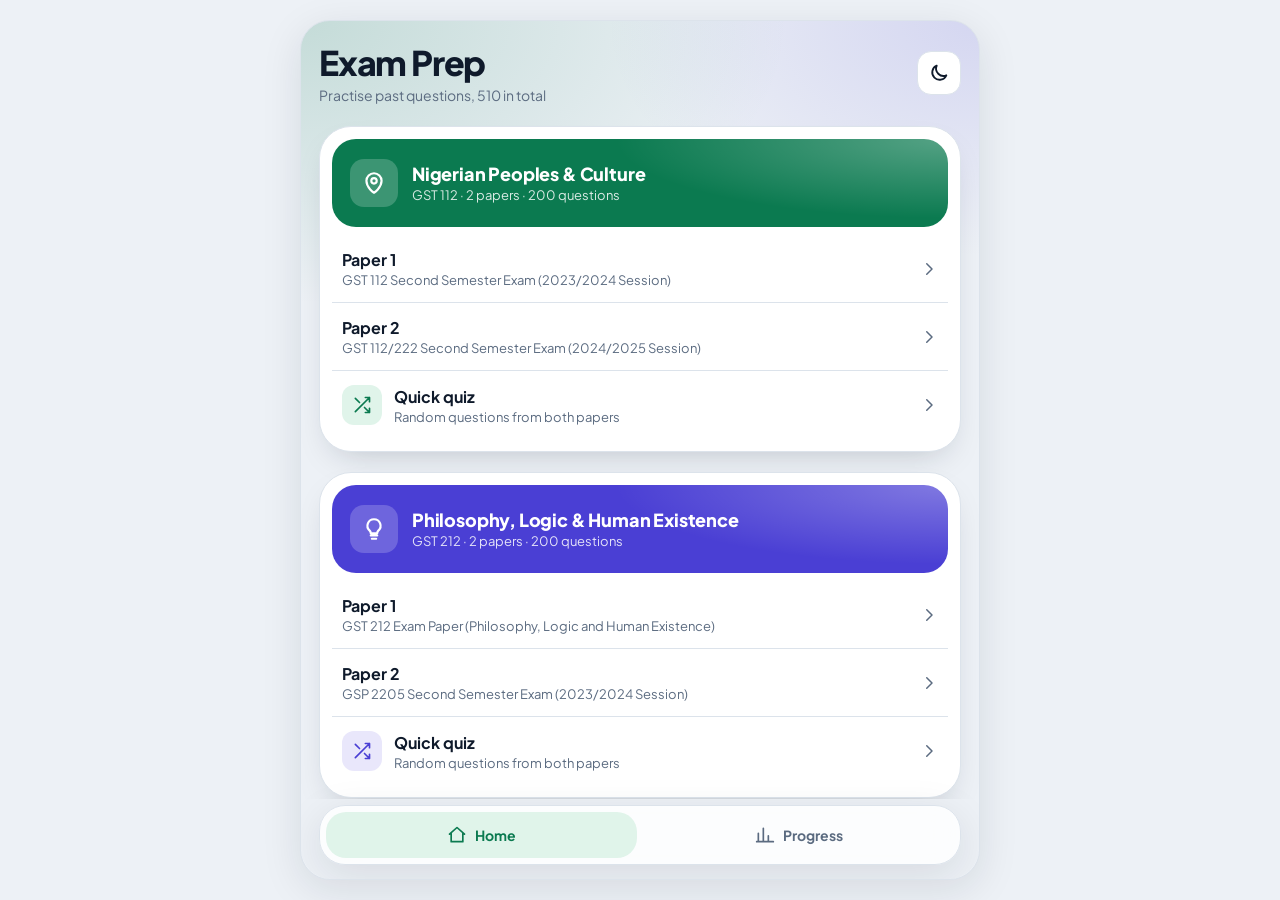
==== commit 4fa49a64: "Update index.html" ====
--- a/BUK-GST-PQ-QUIZ-App/index.html
+++ b/BUK-GST-PQ-QUIZ-App/index.html
@@ -8,9 +8,9 @@
 <link rel="preconnect" href="https://fonts.googleapis.com">
 <link href="https://fonts.googleapis.com/css2?family=Plus+Jakarta+Sans:wght@400;500;600;700;800&display=swap" rel="stylesheet">
 <style>
-:root{--bg:#EDF1F6;--s:#fff;--s2:#F4F6F9;--ink:#0F1A2B;--mut:#5B6B80;--line:#DCE3EB;--c1:#0B7A50;--c1s:#E0F4EA;--c2:#4A3FD4;--c2s:#E9E7FB;--ok:#12915B;--oks:#DFF5E9;--no:#D63A4A;--nos:#FCE6E8;--sh:0 10px 40px rgba(15,26,43,.10);--on:#fff}
-@media(prefers-color-scheme:dark){:root:not([data-theme="light"]){--bg:#0B1017;--s:#151C26;--s2:#1B2430;--ink:#E8EEF5;--mut:#93A1B3;--line:#263140;--c1:#2FBF86;--c1s:#13291F;--c2:#8E86FF;--c2s:#1E1D40;--ok:#35C98A;--oks:#12281F;--no:#FF6B79;--nos:#33161B;--sh:0 10px 40px rgba(0,0,0,.5);--on:#07130D}}
-:root[data-theme="dark"]{--bg:#0B1017;--s:#151C26;--s2:#1B2430;--ink:#E8EEF5;--mut:#93A1B3;--line:#263140;--c1:#2FBF86;--c1s:#13291F;--c2:#8E86FF;--c2s:#1E1D40;--ok:#35C98A;--oks:#12281F;--no:#FF6B79;--nos:#33161B;--sh:0 10px 40px rgba(0,0,0,.5);--on:#07130D}
+:root{--bg:#EDF1F6;--s:#fff;--s2:#F4F6F9;--ink:#0F1A2B;--mut:#5B6B80;--line:#DCE3EB;--c1:#0B7A50;--c1s:#E0F4EA;--c2:#4A3FD4;--c2s:#E9E7FB;--c3:#C2570C;--c3s:#FCEBDD;--ok:#12915B;--oks:#DFF5E9;--no:#D63A4A;--nos:#FCE6E8;--sh:0 10px 40px rgba(15,26,43,.10);--on:#fff}
+@media(prefers-color-scheme:dark){:root:not([data-theme="light"]){--bg:#0B1017;--s:#151C26;--s2:#1B2430;--ink:#E8EEF5;--mut:#93A1B3;--line:#263140;--c1:#2FBF86;--c1s:#13291F;--c2:#8E86FF;--c2s:#1E1D40;--c3:#FFA25C;--c3s:#3A2312;--ok:#35C98A;--oks:#12281F;--no:#FF6B79;--nos:#33161B;--sh:0 10px 40px rgba(0,0,0,.5);--on:#07130D}}
+:root[data-theme="dark"]{--bg:#0B1017;--s:#151C26;--s2:#1B2430;--ink:#E8EEF5;--mut:#93A1B3;--line:#263140;--c1:#2FBF86;--c1s:#13291F;--c2:#8E86FF;--c2s:#1E1D40;--c3:#FFA25C;--c3s:#3A2312;--ok:#35C98A;--oks:#12281F;--no:#FF6B79;--nos:#33161B;--sh:0 10px 40px rgba(0,0,0,.5);--on:#07130D}
 *,*::before,*::after{box-sizing:border-box}
 :root{padding-top:env(safe-area-inset-top,0px);padding-bottom:env(safe-area-inset-bottom,0px)}
 html{scroll-padding-top:env(safe-area-inset-top,0px)}
@@ -21,6 +21,7 @@
 h1,h2,h3,p{margin:0}
 [data-c="npc"]{--ac:var(--c1);--acs:var(--c1s)}
 [data-c="phil"]{--ac:var(--c2);--acs:var(--c2s)}
+[data-c="coa"]{--ac:var(--c3);--acs:var(--c3s)}
 #app{width:100%;max-width:680px;height:100%;display:flex;flex-direction:column;background:radial-gradient(120% 55% at 0% 0%,color-mix(in srgb,var(--c1) 18%,transparent),transparent 60%),radial-gradient(100% 50% at 100% 0%,color-mix(in srgb,var(--c2) 15%,transparent),transparent 55%),var(--bg);position:relative;overflow:hidden}
 @media(min-width:720px){body{padding:20px 0;align-items:center}#app{height:min(100%,920px);border-radius:30px;box-shadow:var(--sh);border:1px solid var(--line)}}
 #view{flex:1;overflow-y:auto;overscroll-behavior:contain;display:flex;flex-direction:column;min-height:0}
@@ -164,8 +165,8 @@
 <body>
 <div id="app"><main id="view"></main><nav class="tabs" id="tabs"><button data-act="tab" data-v="home" class="on"><svg viewBox="0 0 24 24"><path d="M3 11l9-8 9 8M5 10v10h14V10"/></svg>Home</button><button data-act="tab" data-v="prog"><svg viewBox="0 0 24 24"><path d="M4 20V10M10 20V4M16 20v-7M22 20H2"/></svg>Progress</button></nav></div>
 <script>
-const DATA={"npc":[{"name":"Paper 1","title":"GST 112 Second Semester Exam (2023/2024 Session)","questions":[{"n":1,"q":"Which of the following is a Nigerian Citizen by right?","o":["Citizen by Registration.","Citizen by Naturalisation.","Citizen by Birth","All of the Above."],"a":2},{"n":2,"q":"All lawyers (Legal Practitioners) are bound to comply with...","o":["Rules of Professional Conduct (RPC)","Medical and Dental Practitioners Act.","The Constitution of Federal Republic of Nigeria and Code of Conduct Bureau and Tribunal Act.","Code of Medical Ethics."],"a":0},{"n":3,"q":"Government workers are bound to comply with...","o":["Rules of Professional Conduct (RPC)","Code of Medical Ethics 2008","Medical and Dental Practitioners Act 2004","The Constitution of Federal Republic of Nigeria and Code of Conduct Bureau and Tribunal Act"],"a":3},{"n":4,"q":"All of the following are examples of Nigerian Citizens Except:","o":["Citizen by Birth","Citizen by Registration","Citizen by Naturalisation","None of the above"],"a":3},{"n":5,"q":"The following is a good example of pressing challenges facing law enforcement agencies in Nigeria.","o":["All of the below","Corruption","Poor salary","Capacity development"],"a":0},{"n":6,"q":"Law Enforcement agencies perform the following functions except:","o":["Ensuring compliance with the laws of the land","Law making and interpretation of laws","Maintenance of peace, order and stability in Nigeria","Taking steps to bring violators of the law to justice"],"a":1},{"n":7,"q":"All of the following are typical examples of law enforcement agencies in Nigeria except:","o":["Nigeria Police Force (NPF).","Department of State Security (DSS).","Nigeria Immigration Service (NIS).","None of the above."],"a":3},{"n":8,"q":"A Nigerian Citizen can loss his/her citizenship Status as result of...","o":["Renunciation","Deprivation","Forfeiture","All of the above"],"a":3},{"n":9,"q":"The fundamental rights of a Nigerian Citizen could be deprived on the grounds of...","o":["Public Health","National Defence","Protecting the rights of others","All of the above"],"a":3},{"n":10,"q":"By nature, Law being a body of rules is...","o":["Not Dynamic","Not Coercive","Not Territorial","None of the above"],"a":3},{"n":11,"q":"The definition of ethics and law share the following in common, except:","o":["Lack of specific, standard or universal definition","The definition of both is influenced by your profession or discipline","The definition of both depends on your geographical location","All of the above"],"a":2},{"n":12,"q":"According to... law is defined as a set of divine rules.","o":["Lawyers","Theologians","Scientists","Traditionalists"],"a":1},{"n":13,"q":"A judge is under obligation...","o":["Not to preside over matters which he/she has any interest in it","To presume that the accused person before him innocent until proven guilty","To feed the accused person three square meals daily","To give the accused person the chance to defend himself in person or through a legal practitioner of his own choice"],"a":0},{"n":14,"q":"Which of the following is not true about classification of law...","o":["Substantive and Procedural Law","Private and Public Law","Domestic/Municipal and International Law","Supper National Law"],"a":3},{"n":15,"q":"Law may differ from one society to another. This assertion can be exemplified by the following...","o":["Consumption of alcohol and adultery in Kano State","Bigamy in the Southern states of Nigeria","Prostitution in some European Countries","All of the above"],"a":3},{"n":16,"q":"What was the primary purpose of the Nigerian Youth Movement (NYM) formed in the 1930s due to one of these?","o":["Promote regional autonomy","Unite Nigerians across ethnic lines","Support British colonial policies","Advocate for military rule"],"a":1},{"n":17,"q":"... newspaper was founded by Nnamdi Azikiwe to spread nationalist ideas?","o":["The Nigerian Tribune","The West African Pilot","The Daily Times","The Guardian"],"a":1},{"n":18,"q":"The significant global event that influenced the rise of nationalism in Nigeria after the 1940s was?","o":["The Cold War","World War II","The Great Depression","The Industrial Revolution"],"a":1},{"n":19,"q":"Which political party was co-founded by Herbert Macaulay and Nnamdi Azikiwe in 1944?","o":["Action Group (AG)","Northern People's Congress (NPC)","National Council of Nigeria and the Cameroons (NCNC)","Unity Party of Nigeria (UPN)"],"a":2},{"n":20,"q":"The main focus of the NCNC during its early years was...","o":["Full independence from Britain","Greater self-governance within the British Empire","Regional autonomy","Military intervention"],"a":1},{"n":21,"q":"... constitution was introduced in 1946 in response to nationalist pressures.","o":["Macpherson Constitution","Richards Constitution","Lyttleton Constitution","1979 Constitution"],"a":1},{"n":22,"q":"The Action Group (AG) was predominantly associated with which ethnic group?","o":["Hausa-Fulani","Yoruba","Igbo","Efik"],"a":1},{"n":23,"q":"The major challenge faced by Nigeria post-independence?","o":["Economic prosperity","Political stability","Ethnic tensions","Global recognition"],"a":2},{"n":24,"q":"Which of the following best describes Nigeria's political structure after the return to civilian rule in 1999?","o":["A unitary system with no regional governments","A federal republic with 36 states","A monarchy with a ceremonial king","A socialist state"],"a":1},{"n":25,"q":"What was one of the main challenges Nigeria faced after gaining independence?","o":["Lack of ethnic diversity","Economic stability and growth","Corruption and political violence","Absence of political parties"],"a":2},{"n":26,"q":"... traders have historically traded across West Africa.","o":["Igbo","Yoruba","Kanuri","Hausa Fulani"],"a":3},{"n":27,"q":"Traditional trade routes such as those used by the network have historically been crucial for trade...","o":["Immigrant","African","European","Trans-Saharan trade"],"a":3},{"n":28,"q":"The integration of modern infrastructure, such as roads and markets, has helped in enhancing trade, but traditional methods and routes still influence...","o":["Manufacturing","Agriculture","Industries","local commerce"],"a":3},{"n":29,"q":"Colonialism introduced Western trade practices and currencies, which have influenced but not entirely replaced...","o":["Cultural System","Modern System","Traditional System","Medium System"],"a":2},{"n":30,"q":"The indigenous apprenticeship system remains important, it faces challenges due to...","o":["Modernizations","Transitions","efficiency","transparency"],"a":0},{"n":31,"q":"Artisans play a significant role in...","o":["indigenous trade systems","local system","normal system","personal system"],"a":0},{"n":32,"q":"The... system among Nigerian people is a deeply rooted mechanism that has facilitated trade, self-reliance, and economic empowerment over centuries.","o":["Mechanics","Commerce","indigenous apprenticeship","Local systems"],"a":2},{"n":33,"q":"The apprenticeship system plays a vital role in fostering...","o":["Market","National reliance","local reliance","economic self-reliance"],"a":2},{"n":34,"q":"Apprentices acquire practical skills, enabling them to start their businesses and contribute to local economies. This is particularly notable in the...","o":["Tribes","religions","Igbo community","Hausa"],"a":2},{"n":35,"q":"Besides the technical aspects of learning a trade, apprenticeships serve as a means of...","o":["cultural transmission","Institutions","Ambassadors","nations"],"a":0},{"n":36,"q":"Nigeria's economy is diverse, with key sectors including oil and gas, agriculture, telecommunications, and...","o":["Taxation","Marketing","Housing","Service"],"a":3},{"n":37,"q":"Nigeria's major exports include crude oil, natural gas, and...","o":["Food","Output","Services","Agriculture"],"a":3},{"n":38,"q":"The oil boom of the 1970s...","o":["Oil shocks","Exchange rates","Market system","economy"],"a":3},{"n":39,"q":"Markets like... in Lagos and... in Aba are well-known for their scale and the variety of goods traded.","o":["Central Market & Ilorin","Singer market","Oshodi Market","Oshodi Market & Ariaria International Market"],"a":3},{"n":40,"q":"Historically, barter was a common practice, where goods were exchanged directly without the use of...","o":["Materials","time","Knowledge","Money"],"a":3},{"n":41,"q":"... was part of the factors that necessitated Nationalism in Nigeria.","o":["Formation of political parties","Party campaigns","Elections Engineering","Introduction of Ballot Papers"],"a":0},{"n":42,"q":"Military intervened in to the Nigerian Politics due to...","o":["Absence of Political Parties","State and local Government creation","Budget Implementation","Politicization of the Nigerian army"],"a":3},{"n":43,"q":"Politics in Nigeria's fourth Republic is characterized by...","o":["Viable political culture","Transformative agenda","God-fatherism","political consciousness"],"a":3},{"n":44,"q":"Colonialism implies:","o":["Political and Economic Motivation of colonies","Socialist predominant regime","Democratic licensed regime","Political and Economic Exploitation"],"a":3},{"n":45,"q":"The western regional electoral crises in Nigeria occurred in the year...","o":["1965","1977","1963","1999"],"a":2},{"n":46,"q":"Nationalism means...","o":["Administrative System","Disintegration","Feeling for Self-determination and independence","Rule of law and freedom of information"],"a":2},{"n":47,"q":"The challenges of Nation building in Nigeria include all except:","o":["Corruption","Resource Allocation","Capitalism","Electoral violence"],"a":2},{"n":48,"q":"The Nigerian Civil War was fought between...","o":["14th June 1965- 11th August 1967","6th July 1967- 15th January 1970","3rd May 1963- 1st October 1974","2nd November 1966- 30th July 1967"],"a":1},{"n":49,"q":"The Impacts of colonial Administration in Nigeria are... and...","o":["Dedication and Sense of morality built among citizens","Destabilization and Destruction of traditional political system","Resource control and Allocation to low-income societies","Political Culture and Ideology enforced"],"a":1},{"n":50,"q":"Nation building refers to...","o":["Encouragement of trade by barter for social and economic development","Transfer of commitment from the rulers to the subordinates","Transfer of loyalty from smaller ethnic groups to the larger central political system","None of the above"],"a":2},{"n":51,"q":"One remote cause of the Nigerian Civil war was...","o":["Religious Bigotry","Rigid electoral ethics","Constitutional Adjustments","British divide and rule tactics"],"a":3},{"n":52,"q":"The coalition between the NCNC and the NPC ensured the emergence of... as Governor General and later President of Nigeria.","o":["Herbert Macauley","Dr. Nnamdi Azikwe","Chief Abubakar Tafawa Balewa","Chief Obafemi Awolowo"],"a":1},{"n":53,"q":"Nigeria practiced Parliamentary system of government from...","o":["1954-1960","1960-1966","1966","1974"],"a":1},{"n":54,"q":"One Impact of the Military in Nigerian Politics and Administration was...","o":["Introduction of valued lifestyle","Introduction of the NYSC","Introduction of ethno-centric inclinations","Maintenance of traditional political system"],"a":1},{"n":55,"q":"The creation of more states in the country was...","o":["A negative impact of the Civil war","A decision of political party holders","A positive impact of the Civil war","A and C above"],"a":2},{"n":56,"q":"Nigeria's social, cultural and political development is marked by both... and...","o":["weaknesses and strengths","opportunities and potentialities","Challenges and opportunities","poverty and inequality"],"a":1},{"n":57,"q":"Nigeria has twice been judged...","o":["The happiest country in Africa","the controversial country in Africa","The happiest country in the world","the unhappiest country in the world"],"a":2},{"n":58,"q":"With a population of above 200 million, the country is culturally diverse with...","o":["250 ethnic groups speaking 300 languages","less than 250 ethnic groups speaking 300 languages","about 250 ethnic groups speaking 300 languages","over 250 ethnic groups speaking more than 300 languages"],"a":0},{"n":59,"q":"The following are the major ethnic groups in Nigeria except:","o":["Hausa","Ishekiri","Ibo","Yoruba"],"a":1},{"n":60,"q":"All, but except one of the following encompasses several key elements of development:","o":["Growth and progress","Positive Change","Improving well-being","Discouraging growth"],"a":3},{"n":61,"q":"Being the seventh most populous country in the world, Nigeria faces significant social challenges including the following except:","o":["Security","unemployment","Poverty","crime and insecurity"],"a":0},{"n":62,"q":"Social indicators reveal that Nigeria remains underdeveloped with considerable portions of the population...","o":["Living below poverty line and less education","Living in poverty and less education","Living above poverty line and well educated","Living below poverty line and unemployment"],"a":1},{"n":63,"q":"Cultural diversity is a defining feature of...","o":["Northern Nigeria","Southern Nigeria","Eastern Nigeria","Nigeria"],"a":3},{"n":64,"q":"In Nigeria, cultural factors significantly influence...","o":["Development strategies","development strategy","development plan","growth and development"],"a":1},{"n":65,"q":"Programs that promote cultural heritage and encourage inter-ethnic dialogue are essential for...","o":["Encouraging unity and reducing tensions","fostering peace and reducing tension","enhancing unity and reducing tension","fostering unity and reducing tensions"],"a":3},{"n":66,"q":"Nigeria's socio-cultural fabric is influenced by its...","o":["cultural diversities","ethic plurality","Cultural differences","Cultural diversity"],"a":3},{"n":67,"q":"Ethnic groups have historically competed for... and... leading to tensions and violence in various regions.","o":["Power and authority","power and leadership","resources and leadership","resources and political power"],"a":3},{"n":68,"q":"Nigeria is the Africa's most... as well as the... in the world.","o":["populous country and most populous black country","Black nation and populous country","Black country and populous country","most populous black country and populous country"],"a":3},{"n":69,"q":"The Unity of Nigeria was threatened by the recent...","o":["End Bad Governance nationwide protests","End SAR Protests","End Hunger Protests","End Tinubu Demonstration"],"a":0},{"n":70,"q":"The political landscape in Nigeria is characterized by ongoing challenges related to... and...","o":["Security, governance and poverty","governance, corruption and security","poverty, hunger and unemployment","insecurity, bad governance and corruption"],"a":0},{"n":71,"q":"Nigeria is divided into how many geographical zones?","o":["One","Two","Three","Four"],"a":3},{"n":72,"q":"Nigeria as a modern entity is the creation of...","o":["The British","France","Germany","Belgium"],"a":0},{"n":73,"q":"Lagos came under the British influence with its annexation in...","o":["1860","1850","1861","1960"],"a":2},{"n":74,"q":"The conquest of Kano took place in...","o":["1903","1960","2020","2019"],"a":0},{"n":75,"q":"The first contact between Nigerians and Europeans took place in the...","o":["13th Century","14th Century","15th Century","16th Century"],"a":2},{"n":76,"q":"The \"Legitimate Trade\" focused on the buying of...","o":["Palm Oil and Palm Kernel","groundnut","Cassava","Guinea Corn"],"a":0},{"n":77,"q":"One of the greatest explorers that visited Nigeria in the 18th and 19th centuries was...","o":["Goldie","Lord Lugard","Mungo Park","Mary Slessor"],"a":2},{"n":78,"q":"The most historic event that happened in Nigeria in 1914 was...","o":["Conquest","Independence","The Amalgamation of Nigeria","FESTAC"],"a":2},{"n":79,"q":"Which of the following was not part of the activities of Christian missionaries?","o":["Spread of Christianity","building of schools","building of hospitals","colonial rule"],"a":3},{"n":80,"q":"Who was the founder of the United African Company (UAC)?","o":["Frederick Lugard","Mungo Park","Taubman Goldie","Hugh Clapperton"],"a":2},{"n":81,"q":"When did the Berlin Conference take place?","o":["1883-1884","1881-1882","1884-1885","1885-1886"],"a":2},{"n":82,"q":"The Benin Kingdom was conquered in...","o":["1890","1897","1900","1903"],"a":1},{"n":83,"q":"In 1899, the British revoked the charter of the...","o":["National African Company","PZ","Royal Niger Company","United African Company"],"a":2},{"n":84,"q":"In which area was the Indirect Rule first practiced in Nigeria?","o":["Northern Nigeria","Southern Nigeria","Yorubaland","Benin"],"a":0},{"n":85,"q":"The Capital of the Northern Region was...","o":["Lagos","Port Harcourt","Ibadan","Kaduna"],"a":3},{"n":86,"q":"The Conquest of Nigeria was in... Phases.","o":["Three","Two","Five","Four"],"a":1},{"n":87,"q":"In which part of Nigeria did Indirect Rule face major challenge?","o":["The North","The East","The West","None of the Above"],"a":2},{"n":88,"q":"Which of the following was not an effect of the Trans-Atlantic Slave Trade?","o":["depopulation","inter-state wars","suffering of slaves","empowerment of slaves"],"a":3},{"n":89,"q":"Which of the following was not an effect of colonialism?","o":["Industrialization of Nigeria","Introduction of Western Education","Establishment of Infrastructure","Introduction of Modern Health Care System"],"a":0},{"n":90,"q":"The artifacts discovered at Igbo Ukwu, Igbo Richards and Igbo Jonah in 1939 and 1960 were dated to...","o":["8th century","9th century","10th century","18th century"],"a":1},{"n":91,"q":"Which of the following is not among the pre-colonial Hausa Bakwai?","o":["Katsina","Dutse","Kano","Rano"],"a":1},{"n":92,"q":"The two major types of culture are...","o":["Norms and values","Material and non-material","Association and assimilation","Acculturalisation and sub-acculturalisation"],"a":1},{"n":93,"q":"The pioneering work on the history of the Yoruba by Rev. Samuel Johnson was compiled based on...","o":["Archeological Discoveries","Primary written document","Secondary written document","Oral traditions"],"a":3},{"n":94,"q":"Colonialism in Nigeria lasted for a century i.e. from about...","o":["1760-1860","1900-1960","1800-1960","1860-1960"],"a":2},{"n":95,"q":"Which of the following is a problem of oral tradition?","o":["poor memory","chronology","manipulation","all of the above"],"a":3},{"n":96,"q":"Which of the following is true about archaeology?","o":["it is a scientific study of rubbish","it is a scientific study of stone tools only","it has an accurate system of dating","All of the above"],"a":3},{"n":97,"q":"The 1884-1885 scramble and partitioning of Africa was done in...","o":["Cairo","Portugal","Berlin","Paris"],"a":2},{"n":98,"q":"In Hausaland Islam became spread in the... when the various rulers of Hausa State accepted Islam.","o":["11th century","12th century","13th century","14th century"],"a":3},{"n":99,"q":"Which of the following is a universal definition of culture?","o":["Culture is as old as human society","Culture provides psychological relief","Culture provides a sense of belonging","Culture is a total way of people's life."],"a":3},{"n":100,"q":"The Ogiso was a council of seven powerful chiefs who assisted the... in the discharge of his duties.","o":["Alafin of Oyo","Oba of Benin","King Jaja of Opobo","the Attah of Igala"],"a":1}]},{"name":"Paper 2","title":"GST 112/222 Second Semester Exam (2024/2025 Session)","questions":[{"n":1,"q":"Which of the following is a universal definition of culture?","o":["Culture is as old as human society","Culture provides psychological relief","Culture provides a sense of belonging","Culture is a total way of people's life."],"a":3},{"n":2,"q":"The Ogiso was a council of seven powerful chiefs who assisted the... in the discharge of his duties","o":["Alafin of Oyo","Oba of Benin","King Jaja of Opobo","the Attah of Igala"],"a":1},{"n":3,"q":"Which of the following is not among the pre-colonial Hausa Bakwai?","o":["Katsina","Dutse","Kano","Rano"],"a":1},{"n":4,"q":"The artifacts discovered at Igbo Ukwu, Igbo Richards and Igbo Jonah in 1939 and 1960 were dated to...","o":["8th century","9th century","10th century","13th century"],"a":1},{"n":5,"q":"The major colours in Nigerian flag are...","o":["Green and Yellow","White and Black","Green and White","Black and Yellow"],"a":2},{"n":6,"q":"The Nok Culture appeared in Northern Nigeria around...","o":["1000 BC and vanished under unknown circumstances around 500 AD","2000 BC and vanished under unknown circumstances around 1000 AD","3000 BC and vanished under unknown circumstances around 2000 AD","4000 BC and vanished under unknown circumstances around 3000 AD"],"a":0},{"n":7,"q":"The two major types of culture are","o":["Norms and values","Material and non-material","Association and assimilation","Acculturalisation and sub-acculturalisation"],"a":1},{"n":8,"q":"The pre-colonial Igbo traditional society constitutes... as members of its assembly","o":["Ancestors","Ogboni Cult","People","Elders"],"a":3},{"n":9,"q":"The artifacts discovered at Igbo Ukwu, Igbo Richards and Igbo Jonah in 1939 and 1960 were dated to...","o":["8th century","9th century","10th century","13th century"],"a":1},{"n":10,"q":"Which of the following is a problem of oral tradition?","o":["poor memory","chronology","manipulation","all of the above"],"a":3},{"n":11,"q":"Which of the following is true about archaeology?","o":["it is a scientific study of rubbish","it is a scientific study of stone tools only","it has an accurate system of dating","All of the above"],"a":3},{"n":12,"q":"The amalgamation of the Northern and Southern Protectorates of Nigeria was in","o":["1911","1912","1913","1914"],"a":3},{"n":13,"q":"The 1884-1885 scramble and partitioning of Africa was done in","o":["Cairo","Portugal","Berlin","Paris"],"a":2},{"n":14,"q":"In Hausaland Islam became spread in the... when the various rulers of Hausa State accepted Islam","o":["11th century","12th century","13th century","14th century"],"a":3},{"n":15,"q":"Colonialism in Nigeria lasted for a century i.e. from about","o":["1760-1860","1900-1960","1800-1960","1860-1960"],"a":2},{"n":16,"q":"Which part of Nigeria did British introduce Indirect Rule first?","o":["North","South","East","West"],"a":0},{"n":17,"q":"Who was the first administrator of the Protectorate of Northern Nigeria?","o":["Sir Frederick Lugard","Sir Taubman Goldie","John Wilton","Flora Shaw"],"a":0},{"n":18,"q":"Who was the first commandant of the West African Frontier Force?","o":["Goldie","Lugard","John","Daniel"],"a":1},{"n":19,"q":"Nigeria became a Republic in...","o":["1903","1963","2020","2019"],"a":1},{"n":20,"q":"English was made an official language in Nigeria by the...","o":["French","Portuguese","British","Germans"],"a":2},{"n":21,"q":"Western education was introduced to Nigeria by...","o":["Christian Missionaries","Explorers","colonial administrators","None of the above"],"a":0},{"n":22,"q":"Caliph Attahiru I of Sokoto was killed at the Battle of...","o":["Kano","Sokoto","Bida","None of the above"],"a":3,"e":"Battle of Burmi"},{"n":23,"q":"The most historic event that happened in Nigeria in 1914 was...","o":["Conquest","Independence","The amalgamation of Nigeria","FESTAC"],"a":2},{"n":24,"q":"The following were explorers who visited Nigeria except...","o":["Mungo Park","Hugh Clapperton","Heinrich Barth","Prince Henry the Navigator"],"a":3},{"n":25,"q":"Which of the following was not part of the activities of Christian missionaries","o":["Spread of Christianity","building of schools","building of hospitals","colonial rule"],"a":3},{"n":26,"q":"Who was the founder of the Royal Niger Company (RNC)?","o":["Frederick Lugard","Mungo Park","Taubman Goldie","Hugh Clapperton"],"a":2},{"n":27,"q":"Which area of Nigeria was first conquered by the British?","o":["Kano","Benin","Ijebu","None of the above"],"a":3,"e":"Lagos Annexation 1851/1861"},{"n":28,"q":"The Benin Kingdom was conquered in...","o":["1890","1897","1900","1903"],"a":1},{"n":29,"q":"Which of the following was not a reason for the adoption of Indirect Rule System","o":["Vastness of Nigeria","Lack of enough personnel","Existence of taxation","Shortage of funds"],"a":2},{"n":30,"q":"The Capital of Northern Region was:","o":["Lagos","Port Harcourt","Ibadan","Kaduna"],"a":3},{"n":31,"q":"Apprentices acquire practical skills, enabling them to start their businesses and contribute to local economies. This is particularly notable in the...","o":["Tribes","religions","Igbo community","Hausa"],"a":2},{"n":32,"q":"Besides the technical aspects of learning a trade, apprenticeships serve as a means of","o":["cultural transmission","Institutions","Ambassadors","None of the above"],"a":0},{"n":33,"q":"Nigeria's economy is diverse, with key sectors including oil and gas, agriculture, telecommunications, and...","o":["Taxation","Marketing","Housing","Service"],"a":3},{"n":34,"q":"Nigeria's major exports include crude oil, natural gas, and...","o":["Food","Output","Services","Agriculture"],"a":3},{"n":35,"q":"The oil boom of the 1970s, ...","o":["Oil shocks","Exchange rates","Market system","economy"],"a":3},{"n":36,"q":"Markets like... in Lagos and... in Aba are well-known for their scale and the variety of goods traded.","o":["Central Market","Ilorin","Singer market","Oshodi Market & Ariaria International Market"],"a":3},{"n":37,"q":"Historically, barter was a common practice, where goods were exchanged directly without the use of...","o":["Materials","Resources","Time","Money"],"a":3},{"n":38,"q":"Traders have historically traded across West Africa","o":["Igbo","Commercials","Yoruba","Hausa Fulani"],"a":3},{"n":39,"q":"Traditional trade routes such as those used by the network have historically been crucial for trade. These routes facilitated the exchange of goods like gold, salt, and other commodities","o":["Immigrant","African","European","Trans-Saharan trade"],"a":3},{"n":40,"q":"The integration of modern infrastructure, such as roads and markets, has helped in enhancing trade, but traditional methods and routes still influence...","o":["Manufacturing","Industries","local commerce","None of the above"],"a":2},{"n":41,"q":"Colonialism introduced Western trade practices and currencies, which have influenced but not entirely replaced.","o":["Cultural System","Modern System","Traditional System","Medium System"],"a":2},{"n":42,"q":"The indigenous apprenticeship system remains important, it faces challenges due to...","o":["Modernizations","Transitions","efficiency","transparency"],"a":0},{"n":43,"q":"Artisans play a significant role in...","o":["indigenous trade systems","local system","normal system","personal system"],"a":0},{"n":44,"q":"Which of the following is NOT a Nigerian Citizen by right:","o":["Citizen by Registration.","Citizen by Naturalisation.","Citizen by Birth","A and B above"],"a":3,"e":"Registration & Naturalisation are privileges"},{"n":45,"q":"All lawyers (Legal Practitioners) are bound to comply with....","o":["Rules of Professional Conduct (RPC) only","Medical and Dental Practitioners Act.","The Constitution of Federal Republic of Nigeria and Rules of Professional Conduct (RPC)","Code of Medical Ethics."],"a":0},{"n":46,"q":"Government workers are bound to comply with....","o":["Rules of Professional Conduct (RPC)","Code of Medical Ethics 2008","Medical and Dental Practitioners Act 2004","Code of Conduct Bureau and Tribunal Act."],"a":3},{"n":47,"q":"All of the followings are examples of Nigerian Citizens Except:","o":["Citizen by Birth","Citizen by Registration","Citizen by Naturalisation","None of the above"],"a":3},{"n":48,"q":"... a good example of pressing challenges facing law enforcement agencies in Nigeria:","o":["All of the below","Corruption","Poor salary","Capacity development"],"a":0},{"n":49,"q":"Law Enforcement agencies perform the following functions except:","o":["Ensuring compliance with the laws of the land","Law making and interpretation of laws","Maintenance of peace, order and stability in Nigeria","Taking steps to bring violators of the law to justice"],"a":1},{"n":50,"q":"... are typical examples of law enforcement agencies in Nigeria except:","o":["Nigeria Police Force (NPF).","Department of State Security (DSS).","Nigeria Immigration Service (NIS).","Supreme Court of Nigeria (SCN)."],"a":3},{"n":51,"q":"A Nigerian Citizen loses his/her citizenship Status as result of:","o":["Renunciation","Deprivation","Forfeiture","All of the above"],"a":3},{"n":52,"q":"The fundamental rights of a Nigerian Citizen could be deprived on the grounds of:","o":["Public Health","National Defence","Protecting the rights of others","All of the above"],"a":3},{"n":53,"q":"The hierarchy of courts in Nigeria shows that... is the lowest court while... is the apex court in Nigeria","o":["Court of Appeal/ Supreme Court of Nigeria","District Court/ Supreme Court of Nigeria","Federal High Court/ Supreme Court of Nigeria","Sharia Court of Appeal/ Supreme Court of Nigeria"],"a":1},{"n":54,"q":"... is a good example of a law made by a State House of Assembly","o":["Shari'ah Court Law 2000","Medical and Dental Practitioners Act, 2004","Local Market and Car Park Station (Collection of Tax) Bye-Law 2019","All of the above"],"a":3},{"n":55,"q":"Fundamental Rights of Citizens include the following except:","o":["Right to life","Freedom of Expression","Right to Scholarship","Right to privacy"],"a":2},{"n":56,"q":"The right to fair hearing is provided under Section... of the Constitution of the Federal Republic of Nigeria 1999:","o":["35","34","37","36"],"a":3},{"n":57,"q":"In technical sense, law can be defined as consisting of body of rules which regulates","o":["Human and non human conducts","Police actions","Prison inmates","None of the above"],"a":0},{"n":58,"q":"By nature, Law being a body of rules is:","o":["Dynamic","Coercive","Territorial","All of the above"],"a":3},{"n":59,"q":"The definition of ethics and law share the following in common, except:","o":["Lack of specific, standard or universal definition","The definition of both is influenced by your profession or discipline","The definition of both depends on your geographical location","All of the above"],"a":2},{"n":60,"q":"According to... law is defined as a set of divine rules:","o":["Lawyers","Traditionalists","Scientists","None of the above"],"a":3,"e":"Defined by Theologians"},{"n":61,"q":"A judge is under obligation:","o":["Not to preside over matters which he/she has any interest in it.","To presume that the accused person before him innocent until proven guilty","To feed the accused person three square meals (daily)","To give the accused person the chance to defend himself in person or through a legal practitioner of his own choice"],"a":0},{"n":62,"q":"Which of the following is not true about classification of law...","o":["Substantive and Procedural Law","Private and Public Law","Domestic/Municipal and International Law","Supper National Law and Natural Law"],"a":3},{"n":63,"q":"The conception of Law varies from one society to another. This assertion can be exemplified by the following:","o":["Consumption of alcohol and adultery in Kano State","Bigamy in the Southern states of Nigeria","Prostitution in some European Countries","All of the above"],"a":3},{"n":64,"q":"The term mass mobilization means...","o":["Bringing people together for the betterment of society","Bringing many people together for the betterment of society","Bringing workers together for the betterment of society","Bringing stakeholders together for the betterment of society"],"a":1},{"n":65,"q":"Based on Module 7 \"Reorientations Moral and National Values\" what is the closest meaning of Rehabilitation from the followings?","o":["Restoration of deteriorated society for development","Restoration of deteriorated village for development","Restoration of bad governance for development","Restoration of good governance for development"],"a":0},{"n":66,"q":"The Acronym 3Rs in post war Nigeria means...","o":["Reintegration reconstruction and reconciliation","Reintegration reconstruction and religion","Reconstruction Reintegration and reintegration","Revitalization Reconstruction and Rehabilitation"],"a":0},{"n":67,"q":"President Shagari inaugurated... Programme to boost food production in Nigeria","o":["Operation Free the Nation","Operation Made in Nigeria Good","Operation Made in Nigeria Food","Operation Feed the Nation"],"a":3,"e":"Shagari launched Green Revolution; OFN was Obasanjo"},{"n":68,"q":"How many states Gowon created after the Nigerian civil war?","o":["10","11","12","13"],"a":2},{"n":69,"q":"The Name Nigeria came into being in the year...","o":["1913","1914","1915","11916"],"a":1,"e":"Amalgamation 1914; name suggested 1897"},{"n":70,"q":"The country known as Nigeria got its independence in...","o":["1957","1958","1959","1960"],"a":3},{"n":71,"q":"The acronym MAMSER means...","o":["Mass mobilization for societal Reorientation and Economic Recovery","Mass mobilization for Self Reliance, Social Justice and Economic Recovery","Mass Mobilization for social Justice and Economic Recovery","Mass Mobilization for Societal Orientation Justice and Recovery"],"a":1},{"n":72,"q":"WAI is the acronym written in full as...","o":["War Against Ignorance","War Against Indiscrimination","War Against Indiscipline","War Against Immorality"],"a":2},{"n":73,"q":"NOA as an acronym could be written in full as...","o":["National Organization for Agriculture","National Organization of Accountants","National Organization of Afforestation","National Orientation Agency"],"a":3},{"n":74,"q":"Jigawa state was created by the IBB administration in the year...","o":["1990","1991","1992","1993"],"a":1},{"n":75,"q":"One of the following is not a state in Nigeria in the year 1990","o":["Abia","Akwa Ibom","Kaduna","Kano"],"a":3,"e":"Kano existed in 1967; Jigawa was carved out in 1991"},{"n":76,"q":"One of the following states was carved out from Cross Rivers","o":["Edo State","Rivers State","Enugu","Akwa Ibom"],"a":3},{"n":77,"q":"Who was the first Director of MAMSER?","o":["Professor Nusa Yusuf","Professor Jerry Gana","Professor Alkali Abba","Dr. Samuel Joseph Cookey"],"a":1},{"n":78,"q":"How many states were created by the Babangida Regime in 1987?","o":["2 states only","3 states only","4 states only","5 states only"],"a":0,"e":"Katsina & Akwa Ibom"},{"n":79,"q":"DFRRI is an acronym that was established to cater for rural development in Nigeria during...","o":["Administration of Yakubu Gowon","Administration of Murtala Muhammad","Administration of Muhammadu Buhari","Administration of Ibrahim Babangida"],"a":3},{"n":80,"q":"Language and culture can affect educational development in Nigeria","o":["Rejected","Strongly Rejected","Agreed","Strongly agreed"],"a":2},{"n":81,"q":"One of the following states was carved out from Gongola state","o":["Akwa Ibom","Anambra","Ahoada","Adamawa"],"a":3},{"n":82,"q":"The indigenization of companies in Nigeria has more benefits than problems","o":["Strongly Disagreed","Disagreed","Strongly Agreed","Agreed"],"a":2},{"n":83,"q":"One of the following led the Biafra Army during the civil war in Nigeria","o":["Colonel Bisalla","Colonel Dimka","Colonel Murtala Muhammed","Colonel Odumegwu Ojukwu"],"a":3},{"n":84,"q":"Being the seventh most populous country in the world, Nigeria faces significant social challenges including the following except:","o":["Security","unemployment","Poverty","crime and insecurity"],"a":3},{"n":85,"q":"Social indicators reveal that Nigeria remains underdeveloped with considerable portions of the population...","o":["Living below poverty line and less education.","Living in poverty and less education.","Living above poverty line and well educated.","Living below poverty line and unemployment."],"a":1},{"n":86,"q":"Cultural diversity is a defining feature of...","o":["Northern Nigeria.","Southern Nigeria.","Eastern Nigeria.","Nigeria"],"a":3},{"n":87,"q":"The Unity of Nigeria was threatened by the recent...","o":["End Bad Governance nationwide protests.","End SAR Protests.","End Hunger Protests.","End Tinubu Demonstration"],"a":0},{"n":88,"q":"The political landscape in Nigeria is characterized by ongoing challenges related to... and...","o":["Security, governance and poverty.","Governance, corruption and security.","Poverty, hunger and unemployment.","insecurity, bad governance and corruption"],"a":0},{"n":89,"q":"In Nigeria, cultural factors significantly influence...","o":["Development strategies","Development strategy","development plan.","Growth and development."],"a":1},{"n":90,"q":"Programs that promote cultural heritage and encourage inter-ethnic dialogue are essential for...","o":["Encouraging unity and reducing tension.","Fostering peace and reducing tension.","Enhancing unity and reducing tension.","Fostering unity and reducing tensions."],"a":3},{"n":91,"q":"Nigeria's social, cultural and political development is marked by both... and...","o":["weaknesses and strengths","opportunities and potentialities.","Challenges and opportunities","poverty and inequality."],"a":1},{"n":92,"q":"Nigeria has twice been judged...","o":["The happiest country in Africa.","the controversial country in Africa.","The happiest country in the world.","the unhappiest country in the world"],"a":2},{"n":93,"q":"With a population of above 200 million, the country is culturally diverse with...","o":["250 ethnic groups speaking 300 languages.","less than 250 ethnic groups speaking 300 languages.","About 250 ethnic groups speaking 300 languages.","over 250 ethnic groups speaking more than 300 languages"],"a":0},{"n":94,"q":"The following are the major ethnic groups in Nigeria except...","o":["Hausa.","Ishekiri","Ibo.","Yoruba"],"a":1},{"n":95,"q":"All, but except one of the following encompasses several key elements of development.","o":["Growth and progress.","Positive Change.","Improving well-being.","Discouraging growth"],"a":3},{"n":96,"q":"Nigeria's socio-cultural fabric is influenced by its...","o":["cultural diversities","ethic plurality.","Cultural differences","Cultural diversity."],"a":3},{"n":97,"q":"Ethnic groups have historically competed for... and... leading to tensions and violence in various regions.","o":["Power and authority.","Power and leadership.","resources and leadership.","resources and political power"],"a":3},{"n":98,"q":"Nigeria is the Africa's most... as well as the... in the world.","o":["Populous country and most populous black country","Black nation and populous country","Black country and populous country","most populous black country and populous country"],"a":3},{"n":99,"q":"The challenges of Nation building in Nigeria include all except","o":["Corruption","Resource Allocation","Capitalism","Electoral violence"],"a":2},{"n":100,"q":"The creation of more states in the country was...","o":["A negative impact of the Civil war","A decision of political party holders","A positive impact of the Civil war","A and C above"],"a":3}]}],"phil":[{"name":"Paper 1","title":"GST 212 Exam Paper (Philosophy, Logic and Human Existence)","questions":[{"n":1,"q":"The prescriptive philosopher seeks to discover and to recommend __________ for describing what actions and qualities are most worthwhile.","o":["Approaches","Principles","Nature","Law"],"a":1},{"n":2,"q":"__________ philosophy is the kind of philosophy that looks to explain how the world is.","o":["Epistemology","Naturalism","Prescriptive","Historical"],"a":2},{"n":3,"q":"Prescriptive philosophy seeks to establish standards for assessing values and appraising art, __________.","o":["Evaluating conducts","Point of analysis","Judgment of issues","Equality of opportunity"],"a":0},{"n":4,"q":"__________ deals with issues related to the existence of God, the relationship between body and the mind and the purpose of the universe.","o":["Speculative","Historical","Prescriptive","Analytic"],"a":0},{"n":5,"q":"Philosophers equally ask such questions as whether qualities are things in themselves or are projections of our __________.","o":["Mind","Soul","Leg","Body"],"a":0},{"n":6,"q":"__________ philosopher seeks to discover and to recommend principles for describing what actions and qualities are most worthwhile.","o":["Epistemology","Naturalism","Prescriptive","Historical"],"a":2},{"n":7,"q":"__________ philosophy is focusing its direction towards meaning of philosophy.","o":["Analytic","Historical","Epistemology","Prescriptive"],"a":0},{"n":8,"q":"__________ philosophy aspires to a comprehensive understanding and explanation of the structural interrelations of the culture spheres of science, morality, art, and religion.","o":["Axiology","Historical","Prescriptive","Speculative"],"a":3},{"n":9,"q":"Speculative philosophy is sometimes called __________.","o":["Metaphysics","Logic","Axiology","Analytic"],"a":0},{"n":10,"q":"In doing philosophy, inferences or speculations must follow __________ reasoning.","o":["Logical","Sound","Scientific","Deductive"],"a":0},{"n":11,"q":"The philosophy that is geared towards the establishment of standard ways for assessing values is called __________.","o":["Analytic","Prescriptive","Historical","Logic"],"a":1},{"n":12,"q":"Speculative thought sometimes views empirical validity as either of __________ importance or irrelevant altogether.","o":["Secondary","Primary","Purpose","Analytic"],"a":0},{"n":13,"q":"The prescriptive philosopher seeks to discover and to recommend __________ for describing what actions and qualities are most worthwhile.","o":["Methods","Laws","Nature","Principles"],"a":3},{"n":14,"q":"\"Philo\" and \"Sophia\" are two Latin/Greek words literally defining philosophy as __________.","o":["People's way of life","Father and son","Love of wisdom","Words of elders"],"a":2},{"n":15,"q":"All the following are layman's definition of philosophy EXCEPT __________.","o":["Words of elders","One's view of the world","Words of wisdom","Empirical studies"],"a":3},{"n":16,"q":"All the following are branches of philosophy EXCEPT __________.","o":["Metaphysics","Axiology","Epistemology","Philo and Sophia"],"a":3},{"n":17,"q":"Philosophy promotes all the following EXCEPT __________.","o":["Axiology","Epistemology","Dogmatism","Aesthetics"],"a":2},{"n":18,"q":"All the following are processes that we engage in philosophy EXCEPT __________.","o":["Asking questions","Media utilization","Answering questions","Raising arguments"],"a":1},{"n":19,"q":"__________ is concerned with the origin, nature, sources, analysis, justification and limits of knowledge.","o":["Cosmology","Axiology","Epistemology","Theology"],"a":2},{"n":20,"q":"Metaphysics as a branch of philosophy is literally defined as __________.","o":["Quantum Physics","Love of Physics","Beyond Physics","Philosophy of Physics"],"a":2},{"n":21,"q":"__________ described metaphysics as the study of the first principles of things, the science of existence.","o":["St. Plato","St. Paul","Aristotle","Max Weaver"],"a":2},{"n":22,"q":"Cosmology is the study of __________.","o":["The origin, nature and structure of the universe","The modern science and technology","The study of science of ontology","Universal education"],"a":0},{"n":23,"q":"Ontology is a branch of philosophy that is concerned with __________.","o":["Investigating the universe","Investigating the life of people","Investigating the orbit of the earth","Investigating reality"],"a":3},{"n":24,"q":"__________ is purely based on norms.","o":["Speculative philosophy","Moral philosophy","Prescriptive philosophy","Analytic philosophy"],"a":2},{"n":25,"q":"Aesthetics philosophy is concerned with __________.","o":["Appreciation of art and beauty","Appreciating sense perception","Appreciating knowledge","Appreciating the beauty of truth"],"a":0},{"n":26,"q":"The main purpose of philosophy is to discourage __________.","o":["Lying","Cheating","Dogma","Selfishness"],"a":2},{"n":27,"q":"Which law of thought is violated when a statement is said to be both true and false in the same respect?","o":["Law of Identity","Law of Excluded Middle","Law of Non-Contradiction","Law of Validity"],"a":2},{"n":28,"q":"Symbolically, the Law of Non-Contradiction is best expressed as:","o":["A is A","A or not-A","Not (A and not-A)","If A then B"],"a":2},{"n":29,"q":"__________ is committed when one claims that what is true for some parts of something is true for the whole.","o":["Fallacy of Ambiguity","Fallacy of Relevance","Fallacy of Composition","Fallacy of Division"],"a":2},{"n":30,"q":"A cogent argument must satisfy all the following EXCEPT:","o":["True premises","Relevant premises","Sufficient support","Emotional appeal"],"a":3},{"n":31,"q":"Which law of thought rules out any third option between a statement and its negation?","o":["Law of Identity","Law of Non-Contradiction","Law of Excluded Middle","Law of Argument"],"a":2},{"n":32,"q":"In argument analysis, premises are best described as:","o":["Claims supported by conclusions","Statements that provide reasons","Personal opinions","Assumptions without evidence"],"a":1},{"n":33,"q":"Which of the following best repairs the argument: \"This rule is bad\"?","o":["This rule is bad and unfair","This rule is bad because it increases workload and reduces efficiency","Everyone dislikes this rule","This rule feels wrong"],"a":1},{"n":34,"q":"Logic mainly helps us to __________.","o":["Win arguments","Think clearly and reason correctly","Express emotions","Memorize facts"],"a":1},{"n":35,"q":"An argument always contains __________.","o":["Questions and answers","Opinions only","Premises and conclusion","Facts only"],"a":2},{"n":36,"q":"Which of the following is an example of the Law of Identity?","o":["A student cannot be present and absent","A number is either even or odd","A triangle is a triangle","A statement is either true or false"],"a":2},{"n":37,"q":"Which situation best illustrates the Law of Excluded Middle?","o":["A door is partly open","A person is tired","A student either passed or failed an exam","The weather is cold"],"a":2},{"n":38,"q":"Attacking the character of a speaker instead of the argument is known as __________.","o":["Bandwagon","False Cause","Ad Hominem","Hasty Generalization"],"a":2},{"n":39,"q":"If at least one premise of an argument is logically false, then the conclusion must be __________ for the argument to be valid.","o":["True","False","Probably true","Probably false"],"a":0},{"n":40,"q":"The famous chicken and egg dilemma is closer to __________ view of reality.","o":["Idealists","Dualists","Materialists","Naturalists"],"a":1},{"n":41,"q":"The view that reality is what I think rather than what is out there is a form of __________.","o":["Altruism","Materialism","Idealism","Dualism"],"a":2},{"n":42,"q":"The existence of connection between human condition and human thinking is to be found in __________.","o":["Dualism","Realism","Idealism","Materialism"],"a":3},{"n":43,"q":"Serving God for the sake of God without attraction to reward or fear of punishment is to be found in __________.","o":["Existentialism","Idealism","Deeper life","Eclecticism"],"a":1},{"n":44,"q":"One of the following themes in philosophy is of the view that outside the mind reality has no existence:","o":["Idealism","Naturalism","Materialism","Dualism"],"a":0},{"n":45,"q":"The idea that human species is an integral part of other species is to be found among the __________.","o":["Empiricists","Naturalists","Idealists","Materialists"],"a":1},{"n":46,"q":"Which of the following pairs approximates the nature versus nurture debate?","o":["Naturalists/Dualists","Existentialists/Empiricists","Idealists/Dualists","Materialists/Idealists"],"a":3},{"n":47,"q":"The idea of sitting on the fence suggests a form of __________.","o":["Dualism","Naturalism","Idealism","Materialism"],"a":0},{"n":48,"q":"Which of the following pairs are closely related?","o":["Manicheism/Existentialism","Realism/Idealism","Naturalism/Materialism","Materialism/Dualism"],"a":2},{"n":49,"q":"The idea that experience is the best teacher is to be found among the __________.","o":["Materialists","Manicheists","Idealists","Dualists"],"a":0},{"n":50,"q":"Religious thinking is more in tune with __________.","o":["Naturalism","Dualism","Realism","Idealism"],"a":3},{"n":51,"q":"Which of the following themes is open to attack from the remaining three?","o":["Idealism","Dualism","Naturalism","Materialism"],"a":1},{"n":52,"q":"Which view of reality is most popular with people at the grassroots?","o":["Dualism","Materialism","Naturalism","Idealism"],"a":1},{"n":53,"q":"The principles of all syllogisms are: __________.","o":["Said of all and said of none","Propositions, arguments and conclusion","Valid and invalid principles","Wisdom and fallacy"],"a":0},{"n":54,"q":"To convert a proposition is to: __________.","o":["Switch the subject and the predicate of it","Switch the subject not the predicate","Replace its predicate with sound argument","None of the above"],"a":0},{"n":55,"q":"The following best describe the universal affirmation:","o":["If every B is A, then by conversion some A is B.","Some A is B provided that every B is A.","Given that all of B is known to be A, then one can conclude that A takes some part of B.","All of the above."],"a":3},{"n":56,"q":"Every syllogism is made of __________ propositions and will produce __________ conclusion.","o":["Two and one main","Valid and accurate","Sound and invalid","Valid and sound"],"a":0},{"n":57,"q":"Given the following syllogism: \"Some B is not A and Every B is C\", the following describes its conclusion:","o":["Some A is not B","B and A are equivalent","Some C is not A","Options (a) and (b)"],"a":2},{"n":58,"q":"Logicians identify two types of disjunctions, these are: __________.","o":["Relative and strong disjunction","Major and minor disjunction","Exclusive disjunction and inclusive disjunction","Negation and conclusive disjunction"],"a":2},{"n":59,"q":"If A represents the statement \"Today is Monday\" and B represents the statement \"we will have logic lecture\", then the symbol \"A → B\" will represent the statement:","o":["We have logic lecture today since today is Monday","We do have logic lectures today provided it is on Monday","If today is Monday, then we will have logic lectures","All of the above"],"a":2},{"n":60,"q":"One of the following is not a rule of inference:","o":["Modus Ponens","Modus Tollens","Hypothetical Syllogism","None of the above"],"a":3},{"n":61,"q":"A syllogism is a form of speech where a third statement, known as the conclusion, logically follows from two given statements, referred to as __________.","o":["Propositions","Ontology","Argument","Syllogism connectives"],"a":0},{"n":62,"q":"The conversion of the proposition \"no book is liquid\" is __________.","o":["No liquid thing is a book","Metal thing is a book","No liquid exists","Options (a), (b) and (c)"],"a":0},{"n":63,"q":"The following describe the first rules of universal denial:","o":["If it is true that every A is exactly B, then it is true that some B is not A","Every A not B is every B is A","If it is true that no B is A, it will also be true that no A is B","All of the above"],"a":2},{"n":64,"q":"One of the following is the THIRD RULE FOR CONVERSION OF ORDINARY PROPOSITION:","o":["The conversion of universal denial","The conversion of universal contradiction","Non-existential affirmation conversion","Conversion of the particular affirmation"],"a":3},{"n":65,"q":"Given the following syllogism: \"Every B is A and Every C is B\", its conclusion should be __________.","o":["Every A is B","Every C is A","None of A is C","None of the above"],"a":1},{"n":66,"q":"__________ is the study of inferences and inferential relations.","o":["Logic","Creativity","Critical thinking","Philosophy"],"a":0},{"n":67,"q":"Human beings are the only beings that use meanings, ideas, concepts, analogies, metaphors, models, theories, and explanations __________.","o":["To make sense of things","To understand and predict things","To control things","All of the above"],"a":3},{"n":68,"q":"Formal logic focuses on the study of __________.","o":["Deductive reasoning and validity of inferences","Logical relationships","Reasoning and arguments","Formal logic"],"a":0},{"n":69,"q":"Logic helps philosophers build clear, compelling arguments and through engaging in rigorous __________.","o":["Ideas","Fallacies","Thinking","Debates"],"a":3},{"n":70,"q":"In philosophical discussions, concepts are often complex and ambiguously __________.","o":["Understood","Defined","Comprehend","Make meaning"],"a":1},{"n":71,"q":"Good logic serves as a trigger to the following EXCEPT __________.","o":["Critical thinking","Creativity","Philosophy","None of the above"],"a":3},{"n":72,"q":"Critical thinking is skilled and active interpretation __________.","o":["Evaluation of observations and communications","Information and argumentation","All of the above","None of the above"],"a":2},{"n":73,"q":"Paulo Freire's critical thinking perspective is all these EXCEPT __________.","o":["Emancipate individual","Empower individual","Domesticate individual","Liberate individual"],"a":2},{"n":74,"q":"Critical thinking makes an individual to __________.","o":["Read the word and world","Read the ward","Read the word","Read the world"],"a":0},{"n":75,"q":"Oppressors would never allow the oppressed group to __________.","o":["Critically think","Decide for themselves","All of the above","None of the above"],"a":2},{"n":76,"q":"Critical thinking encourages __________.","o":["Reflection","Freedom of practice","Question assumption","All of the above"],"a":3},{"n":77,"q":"Critical thinking recognises the principle that __________.","o":["Everyone must think for himself/herself","Everyone must allow others to think for them","Everyone use their head","None of the above"],"a":0},{"n":78,"q":"The following are the skills needed for critical thinking EXCEPT __________.","o":["The skill of predicting assumptions","The skill of interpretation","The skill of deduction","None of the above"],"a":3},{"n":79,"q":"Human existence all began with the idea conceived by __________.","o":["Adam","Idealism","The Creator","The Philosophers"],"a":2},{"n":80,"q":"Existentialism challenged the order of Western philosophy which states that essence precedes existence by asserting that __________.","o":["Existence precedes essence","Knowledge is virtue","Man is the ultimate essence","Choice is a question of freedom"],"a":0},{"n":81,"q":"__________ is the study of the nature of beings.","o":["Ontology","Cosmology","Theodicy","Theology"],"a":0},{"n":82,"q":"Cosmology as a sub-branch of metaphysics implies __________.","o":["Study of the nature of material universe","Study of the nature of knowledge","Study of the nature of beings","All of the aforementioned"],"a":0},{"n":83,"q":"The type of knowledge we obtain through our instincts is called __________.","o":["Knowledge by reason","Knowledge by revelation","Knowledge by authority","Knowledge by intuition"],"a":3},{"n":84,"q":"Which of the following is not a problem of philosophy?","o":["Metaphysics","Epistemology","Axiology","None of the above"],"a":3},{"n":85,"q":"Which of the following is not a monotheistic religion?","o":["Judaism","Christianity","Hinduism","Islam"],"a":2},{"n":86,"q":"The \"knowledge how\" in philosophy is analyzed from the dimension of __________.","o":["The knowledge we receive by training","Empirical knowledge","Knowledge from information","Knowledge by reason"],"a":0},{"n":87,"q":"Which of the following philosophers discussed the problems of philosophy such as reality and appearance, existence and the nature of matter, induction and universals?","o":["Plato","Bertrand Russell","Aristotle","Rousseau"],"a":1},{"n":88,"q":"The following are subdivisions of metaphysics with the exclusion of __________.","o":["Ontology","Cosmology","Aesthetics","Theology"],"a":2},{"n":89,"q":"The argument for the existence or otherwise of God is usually found from which of the following?","o":["Ontology (or Theology)","Biology","Cosmology","Geology"],"a":0},{"n":90,"q":"Aesthetics in philosophy is best defined as __________.","o":["The creation and appreciation of arts","Beauty","The appreciation of gifts","The creation of music"],"a":0},{"n":91,"q":"The mind, soul, spirits and God are concepts studied in one of the branches of philosophy called __________.","o":["Axiology","Epistemology","Metaphysics","Logic"],"a":2},{"n":92,"q":"Logic allows one to produce a new information from __________.","o":["Last information","Old information","Good information","Arguments"],"a":1},{"n":93,"q":"Logic is the framework for evaluating __________.","o":["Inferences","Command","Conclusion","Order"],"a":0},{"n":94,"q":"Rules of inference are ways of deriving conclusions from __________.","o":["Argument","Example","Crisis","Premises"],"a":3},{"n":95,"q":"A constructive __________ is a type of argument where two or more conditional statements are presented.","o":["Crisis","Dilemma","Inference","Deductive"],"a":1},{"n":96,"q":"Which among the following is not among the rules of inference?","o":["Simplification rule","Conjunction rule","Absorption rule","Good reasoning"],"a":3},{"n":97,"q":"\"It is raining (P), or it is raining and the sun is shining\" is logically equivalent to just \"It is raining\" is an example of __________.","o":["Combine rule","Simplification rule","Absorption rule","Conjunction rule"],"a":2},{"n":98,"q":"A hypothetical syllogism is a logical argument that uses __________.","o":["Hypothetical syllogism","Compound statement","Simple statement","Conditional statement"],"a":3},{"n":99,"q":"Modus Ponens and Modus Tollens are two forms of __________.","o":["Absorption rule","Simplification rule","Conjunction rule","Elimination rule"],"a":3,"e":"Forms of Hypothetical Syllogism"},{"n":100,"q":"\"It is cold outside and I am wearing a coat.\" This is true if both parts are true is an example of __________.","o":["Combine rule","Simplification rule","Conjunction rule","Same rule"],"a":2}]},{"name":"Paper 2","title":"GSP 2205 Second Semester Exam (2023/2024 Session)","questions":[{"n":1,"q":"Analytic philosophy is a movement that begins with philosophers like ______","o":["Paulo","Russell","Karl Marx","Omolewa"],"a":1},{"n":2,"q":"To the experimental psychologists the varieties of human conduct are orally either ______","o":["logical or sound","good or bad","soul or mind","speculative or prescriptive"],"a":1},{"n":3,"q":"The statement \"Every time I wash my clothes, it rains\" is an example of fallacy of ______","o":["false cause","division","composition","equivocation"],"a":0},{"n":4,"q":"One of the following appeals is classified as a fallacy that is committed when the opinion of someone famous in another area of expertise is used to guarantee the truth of a claim outside his/her area.","o":["appeal to force","appeal to authority","appeal to pity","appeal to ignorance"],"a":1},{"n":5,"q":"A weak inductive argument is a class of inductive argument such that the conclusion ______ from the premises.","o":["follows necessarily","follows definitely","differs","does not follow probably"],"a":3},{"n":6,"q":"The ______ of an argument is a word or phrase in the argument that precedes the conclusion of the argument.","o":["cogency","turnstile","premises","validity"],"a":2},{"n":7,"q":"If at least one premise of an argument is logically false, then the conclusion must be ______ for the argument to be valid.","o":["true","false","probably true","probably false"],"a":0},{"n":8,"q":"One of the following is not among the appeals in the fallacy of relevance.","o":["force","pity","authority","majority"],"a":3},{"n":9,"q":"______ philosopher seeks to discover and to recommend principles for describing what actions and qualities are most worthwhile.","o":["Epistemology","Naturalism","Prescriptive","Historical"],"a":2},{"n":10,"q":"The process of inferring from some personal thinking, experiences and the observable features is referred to as ______","o":["speculation","Pragmatism","Naturalism","logos"],"a":0},{"n":11,"q":"______ philosophy aspires to a comprehensive understanding and explanation of the structural interrelations of the culture spheres of science, morality, art, and religion.","o":["Speculative","historical","prescriptive","analytic"],"a":0},{"n":12,"q":"Prescriptive philosophy seeks to establish standards for assessing values, ______ and appraising art.","o":["judging conducts","point of analysis","judgment of issues","equality of opportunity"],"a":0},{"n":13,"q":"Speculative philosophy is sometimes called ______","o":["metaphysics","logic","axiology","analytic"],"a":0},{"n":14,"q":"______ Philosophy is the kind of philosophy that looks to explain how the world is.","o":["Epistemology","Naturalism","Prescriptive","Historical"],"a":2},{"n":15,"q":"Philosophers equally ask such questions as whether qualities are things in themselves or are projection of our ______","o":["heart","soul","mind","body"],"a":2},{"n":16,"q":"______ is committed when one claims that what is true for the whole is true for the parts.","o":["Fallacy of Ambiguity","Fallacy of Relevance","Fallacy of Composition","Fallacy of Division"],"a":3},{"n":17,"q":"If at least one premise of an argument is logically false, then the deductive argument is ______ for any conclusion of the argument.","o":["sound","unsound","valid","probably false"],"a":1},{"n":18,"q":"______ fallacy involves the violation of certain rules of valid inference.","o":["Deductive","Informal","Formal","Inductive"],"a":2},{"n":19,"q":"The argument \"Every student in the hostel uses this new phone, so it must be the best in the market\" is an example of","o":["cogent argument","uncogent argument","weak argument","valid argument"],"a":2},{"n":20,"q":"The question \"Have you stopped cheating in the exams?\" falls under one of the following fallacies of presumptions","o":["complex question","begging the question","false cause","accident"],"a":0},{"n":21,"q":"\"John Musa, a Professor in Philosophy believes that every quadratic equation has a unique solution. Therefore, the quadratic equation 2x^2 - 3x + 1 = 0 has a unique solution\" is a fallacy of relevance that applies the appeal to ______","o":["force","pity","authority","ignorance"],"a":3,"e":"Appeal to Unqualified Authority"},{"n":22,"q":"An argument that is such that the conclusion follows necessarily from the premises is classified as one of the following arguments.","o":["formal / deductive","informal","inductive","none of the options"],"a":0},{"n":23,"q":"\"Philo\" and \"Sophia\" are two Latin/Greek words literally defining philosophy as ______","o":["People's way of life","Father and son","Love of wisdom","Words of elders"],"a":2},{"n":24,"q":"All the following are layman's definition of philosophy except:","o":["Words of Elders","Ones view of the world","Words of wisdom","Empirical Studies"],"a":3},{"n":25,"q":"All the following are branches of philosophy except:","o":["Metaphysics","Axiology","Epistemology","Philo and sophia"],"a":3},{"n":26,"q":"Philosophy promotes all the following except:","o":["Axiology","Epistemology","Dogmatism","Aesthetics"],"a":2},{"n":27,"q":"All the following are processes that we engage philosophy except","o":["Asking questions","Media utilization","Answering questions","Raising arguments"],"a":1},{"n":28,"q":"______ is concerned with the origin, nature, sources, analysis, justification and limits of knowledge","o":["Cosmology","Axiology","Epistemology","Theology"],"a":2},{"n":29,"q":"Meta physics as a branch of philosophy is literally defined as ______","o":["Quantum Physics","Love of Physics","Beyond Physics","Philosophy of Physics"],"a":2},{"n":30,"q":"P v Q = Q v P is called ______","o":["Idempotent Law","Commutative Law","Complement Law","Double Negation Law"],"a":1},{"n":31,"q":"p → q = ~q → ~p is called:","o":["Contra Negative Law / Contrapositive Law","Transitive Law","Compliment Law","Contra positive Law"],"a":0},{"n":32,"q":"If a statement has short of evidence it is called:","o":["Invalid","Flat Assertion","Conclusion","All of the above"],"a":0},{"n":33,"q":"~(~p ^ q) can be written as ______","o":["p V ~q","~p V q","~p ^ ~q","~p V ~q"],"a":0},{"n":34,"q":"~(p V q) can be written as ______","o":["~p V ~q","~p V q","~p ^ ~q","~p V ~q"],"a":2},{"n":35,"q":"The equivalent statement of \"If BUK is in Kano, then Kano is a state in Nigeria\"","o":["BUK is in kano or Kano is not a state in Nigeria","BUK is not in Kano and Kano is not a state in Nigeria","BUK is not in Kano or Kano is a state in Nigeria","BUK is not in Kano or Kano is a state in Nigeria"],"a":2},{"n":36,"q":"The statement \"I am a president, only if I am a rich\" is called ______","o":["Flat assertion","Valid argument","Syllogism statement","Conditional Statement"],"a":3},{"n":37,"q":"P V Q = Q V P is called ______","o":["Idempotent Law","Complement Law","Commutative Law","Double Negation Law"],"a":2},{"n":38,"q":"Which of the following is a proposition?","o":["Get out","He is bad","What is your name?","Come here"],"a":1},{"n":39,"q":"There are ______ laws of thought.","o":["3","2","4","5"],"a":0},{"n":40,"q":"Conditional statement can be written in ______ ways.","o":["2","3","5","4"],"a":0},{"n":41,"q":"How many logical terms do we have?","o":["7","5","4","None of the above"],"a":2},{"n":42,"q":"How many basic logical terms do we have?","o":["7","5","4","None of the above"],"a":2},{"n":43,"q":"Logic is the study of ______","o":["Criteria","Philosophy","Reasoning","Science"],"a":2},{"n":44,"q":"Logic is the study of the criteria used for the evaluation of ______","o":["Statements","Induction","Conclusion","Arguments"],"a":3},{"n":45,"q":"Logic is free of ........","o":["Argument","Emotion","Examples","Criteria"],"a":1},{"n":46,"q":"Logic is a tool use in developing reasonable conclusions based on a given set of ______","o":["Arguments","Sound reasoning","Conclusion","Information"],"a":0},{"n":47,"q":"Logic allows one to produce a new information from ______","o":["Old Information","Logic","Invalid Information","Arguments"],"a":0},{"n":48,"q":"______ described metaphysics as the study of the first principles of things, the science of existence","o":["St. Plato","St. Paul","Aristotle","Max Weaver"],"a":2},{"n":49,"q":"Cosmology is the study of ______","o":["The origin, nature and structure of the universe","The study of science and technology","The study of science of ontology","Universal education"],"a":0},{"n":50,"q":"Ontology is a branch of philosophy that is concerned with ______","o":["Investigating the universe","Investigating the life of people","Investigating the orbit of the earth","Investigating reality"],"a":3},{"n":51,"q":"______ is purely based on norms","o":["Speculative philosophy","Moral philosophy","Prescriptive philosophy","Analytic philosophy"],"a":2},{"n":52,"q":"The main purpose of philosophy is to discourage ______","o":["Lying","Cheating","Dogma","Selfishness"],"a":2},{"n":53,"q":"Aesthetics philosophy is concerned with ______","o":["Appreciation of art and beauty","Appreciating sense perception","Appreciating knowledge","Appreciating the beauty of truth"],"a":0},{"n":54,"q":"The truth table for ~(P V Q) is ______","o":["All false except where false and false meet","All true except where true or true meet","All false except where false or true meet","All true except where true or false meet"],"a":0},{"n":55,"q":"\"The first biro I pulled from a bag is red. The second biro I pulled from the same bag is red. Therefore, all the biros in the bag are red\" is an example of ______","o":["Deductive reasoning","Inductive reasoning","Abductive reasoning","Absent of reasoning"],"a":1},{"n":56,"q":"\"Goats have cells in their bodies, and all cells have DNA. Therefore, goats have DNA\" is an example of ______","o":["Deductive reasoning","Inductive reasoning","Abductive reasoning","Good reasoning"],"a":0},{"n":57,"q":"\"It is risky to drive on oily streets. The streets are oily now, so it would be dangerous to drive on the streets now\" is an example of ______","o":["Deductive reasoning","Inductive reasoning","Abductive reasoning","Good reasoning"],"a":1},{"n":58,"q":"One among the following is a prominent in vocabularies of science.","o":["fallacies","ginger","law","premises"],"a":3},{"n":59,"q":"There is a sense in which materialism can trace its origin to ______","o":["Naturalism","Idealism","Dualism","Rationalism"],"a":1},{"n":60,"q":"Which of the following is closer to rationalist view of reality?","o":["Existentialism","Materialism","Idealism","Dualism"],"a":2},{"n":61,"q":"Who among the following philosophers is associated with Dualism?","o":["Voltaire","Locke","Hume","Descartes"],"a":3},{"n":62,"q":"Which of the following regarded man as an integral part of nature?","o":["Idealism","Materialism","Naturalism","Dualism"],"a":2},{"n":63,"q":"The view that one's thought is determined by one's condition is a fundamental assumption of ______","o":["Rationalism","Existentialism","Idealism","Materialism"],"a":3},{"n":64,"q":"Descartes cogito ergo sum- \"I think therefore I am\" is relevant to understanding the primacy of","o":["The mind","The body","The human condition","The empirical reality"],"a":0},{"n":65,"q":"Which of the following is closer to metaphysical view of reality?","o":["Dualism","Existentialism","Idealism","Materialism"],"a":2},{"n":66,"q":"For ______ the question of which one is primary between idea and matter is to be found in practice.","o":["Realism","Materialism","Idealism","Existentialism"],"a":1},{"n":67,"q":"\"My father is Hausa. He has curly hair. Therefore, everyone Hausa man has curly hair\" is an example of","o":["Deductive reasoning","Inductive reasoning","Abductive reasoning","Good reasoning"],"a":1},{"n":68,"q":"A medical examination is an application of ______","o":["Valid Reason","Informal Reasoning","Logic","Abductive reasoning"],"a":3},{"n":69,"q":"While science looks at the material universe, philosophy on the other hand tries to ______","o":["understand matter","fathom the nature of ultimate reality","discuss pseudo problems","none of the above"],"a":1},{"n":70,"q":"Philosophy is seen as a child of the ______ Society due to the fact all its register comes from that society.","o":["Greek","American","Spanish","Italian"],"a":0},{"n":71,"q":"The Solar system is studied under which of the following branches of metaphysics?","o":["Ontology","Cosmology","Theodicy","Theology"],"a":1},{"n":72,"q":"Theos in Greek language means ______","o":["matter","wisdom","God","knowledge"],"a":2},{"n":73,"q":"The type knowledge we receive from specialists in their area of expertise is called ______","o":["Knowledge by reason","Knowledge by revelation","Knowledge by authority","Knowledge by intuition"],"a":2},{"n":74,"q":"The educational psychologists call which of the following types of knowledge as entry behaviour?","o":["Knowledge by experience","Knowledge by authority","Knowledge by reason","Knowledge by acquaintance"],"a":3},{"n":75,"q":"The theory of the nature of values is studied under ______","o":["metaphysics","epistemology","axiology","none of the above"],"a":2},{"n":76,"q":"Agnosticism according to Huxley argues that human knowledge is limited. This theory is studied under which branch of philosophy?","o":["metaphysics","epistemology","axiology","aesthetics"],"a":1},{"n":77,"q":"The mind, soul, spirits and God are concepts studied in one of the branches of philosophy called ______","o":["Axiology","Epistemology","Metaphysics","Logic"],"a":2},{"n":78,"q":"The following are subdivisions of metaphysics with the exclusion of ______","o":["ontology","cosmology","aesthetics","theology"],"a":2},{"n":79,"q":"______ studies religions as they relate with the divine God.","o":["Ontology","Theology","Cosmology","Geology"],"a":1},{"n":80,"q":"Aesthetic delight according Collinson connotes ______","o":["the appreciation of arts","beauty","love","the creation of arts"],"a":0},{"n":81,"q":"The monotheistic religions such as Judaism, Christianity and Islam are also called ______","o":["Western religions","Eastern religions","Abrahamic religions","None of the above"],"a":2},{"n":82,"q":"The major kinds of knowledge we have are ______","o":["Empirical knowledge","Knowledge by authority","Knowledge by reason","a priori and a posteriori"],"a":3},{"n":83,"q":"Intrapersonal issues that affect your personal life without affecting or relating to others are called ______","o":["moral issues","non-moral issues","personal issues","ethical issues"],"a":1},{"n":84,"q":"Two main differences between scientific and unscientific explanations are ______","o":["evidence and basis","relevant and general","attitude and basis","attitude and changes"],"a":2},{"n":85,"q":"An unscientific explanation is...","o":["analysed conditionally","critically analysed","presented dogmatically","unscientifically laid down"],"a":2},{"n":86,"q":"One of the following sentence is true about ethical Analysis.","o":["Logical reasoning is essential in constructing persuasive arguments","Logic is applied to assess the ethical implications of research designs and participant interactions","Social scientists ethically use logic to build theoretical frameworks that explain observed social phenomena and predict patterns of behavior","Options b) and c) above"],"a":0},{"n":87,"q":"An argument is valid when the conclusion follows from the Premises.","o":["Argument analysis","Conclusion","Illustration","Inclusion"],"a":0},{"n":88,"q":"In science, we require explanations that are not only true and ______, but also general.","o":["relevant","Obvious","not false","Infusion"],"a":0},{"n":89,"q":"Scholars in the humanities use logical reasoning to analyze ______","o":["texts","arguments","cultural phenomena","All of the above"],"a":3},{"n":90,"q":"An argument becomes invalid when the conclusion does not follow from the ______","o":["premise(s)","reasoning","syntax","argument"],"a":0},{"n":91,"q":"One of the scholars to whom Galileo offered his telescope to view the newly discovered moons of Jupiter declined to look, expressing his certainty that no real moons could possibly be seen because ______","o":["no mention of them could be found in Aristotle's treatise on astronomy","they are not scientifically proven","they lack scientific facts","none of the above"],"a":0},{"n":92,"q":"Logical reasoning is applied in navigating and making sense of these complexities, even when dealing with less formalized and more qualitative information. This sentence can be best attributed to:","o":["Ambiguity and Subjectivity","classical logic","Scientific discourse","attitude and changes"],"a":2},{"n":93,"q":"Logic in the humanities is not only about formal deduction but also involves","o":["critical thinking","interpretation","engagement with the complexities of human experiences and expressions","All of the above"],"a":3},{"n":94,"q":"In the history of modern nation-states, individuals with vision and dream for radical reorganisation of society were mainly accused of ______","o":["Utopianism","Realism","Dualism","Extremism"],"a":0},{"n":95,"q":"Which of the following sees reality beyond the observed and observable?","o":["Idealism","Naturalism","Realism","Existentialism"],"a":0},{"n":96,"q":"Exploitation and domination of man by man is mostly justified with reference to some kind of ______","o":["Dualism","Materialism","Idealism","Eclecticism"],"a":1},{"n":97,"q":"Dualism as a philosophical position is a solution to one of the following:","o":["Ecological fallacy","Either-Or fallacy","Argumentum ad hominem fallacy","Naturalistic fallacy"],"a":1},{"n":98,"q":"Which of the following is a key philosopher among the Idealists?","o":["Lenin","Plato","Karl Marx","Hobbes"],"a":1},{"n":99,"q":"The belief in life after death is popular among the ______","o":["Idealist philosophers","Materialist philosophers","Existentialist philosophers","objective Dualist philosophers"],"a":0},{"n":100,"q":"Strict adherence to ______ can lead to atheism.","o":["Idealism","Materialism","Realism","Dualism"],"a":1}]}]};
-const COURSES={npc:{name:"Nigerian Peoples & Culture",code:"GST 112",icon:'<path d="M12 21s-7-4.5-7-11a7 7 0 0114 0c0 6.500-7 11-7 11z"/><circle cx="12" cy="10" r="2.500"/>'},phil:{name:"Philosophy, Logic & Human Existence",code:"GST 212",icon:'<path d="M9 18h6M10 21h4M12 3a6 6 0 00-4 10.500c.700.700 1 1.500 1 2.500h6c0-1 .300-1.800 1-2.500A6 6 0 0012 3z"/>'}};
+const DATA={"npc":[{"name":"Paper 1","title":"GST 112 Second Semester Exam (2023/2024 Session)","questions":[{"n":1,"q":"Which of the following is a Nigerian Citizen by right?","o":["Citizen by Registration.","Citizen by Naturalisation.","Citizen by Birth","All of the Above."],"a":2},{"n":2,"q":"All lawyers (Legal Practitioners) are bound to comply with...","o":["Rules of Professional Conduct (RPC)","Medical and Dental Practitioners Act.","The Constitution of Federal Republic of Nigeria and Code of Conduct Bureau and Tribunal Act.","Code of Medical Ethics."],"a":0},{"n":3,"q":"Government workers are bound to comply with...","o":["Rules of Professional Conduct (RPC)","Code of Medical Ethics 2008","Medical and Dental Practitioners Act 2004","The Constitution of Federal Republic of Nigeria and Code of Conduct Bureau and Tribunal Act"],"a":3},{"n":4,"q":"All of the following are examples of Nigerian Citizens Except:","o":["Citizen by Birth","Citizen by Registration","Citizen by Naturalisation","None of the above"],"a":3},{"n":5,"q":"The following is a good example of pressing challenges facing law enforcement agencies in Nigeria.","o":["All of the below","Corruption","Poor salary","Capacity development"],"a":0},{"n":6,"q":"Law Enforcement agencies perform the following functions except:","o":["Ensuring compliance with the laws of the land","Law making and interpretation of laws","Maintenance of peace, order and stability in Nigeria","Taking steps to bring violators of the law to justice"],"a":1},{"n":7,"q":"All of the following are typical examples of law enforcement agencies in Nigeria except:","o":["Nigeria Police Force (NPF).","Department of State Security (DSS).","Nigeria Immigration Service (NIS).","None of the above."],"a":3},{"n":8,"q":"A Nigerian Citizen can loss his/her citizenship Status as result of...","o":["Renunciation","Deprivation","Forfeiture","All of the above"],"a":3},{"n":9,"q":"The fundamental rights of a Nigerian Citizen could be deprived on the grounds of...","o":["Public Health","National Defence","Protecting the rights of others","All of the above"],"a":3},{"n":10,"q":"By nature, Law being a body of rules is...","o":["Not Dynamic","Not Coercive","Not Territorial","None of the above"],"a":3},{"n":11,"q":"The definition of ethics and law share the following in common, except:","o":["Lack of specific, standard or universal definition","The definition of both is influenced by your profession or discipline","The definition of both depends on your geographical location","All of the above"],"a":2},{"n":12,"q":"According to... law is defined as a set of divine rules.","o":["Lawyers","Theologians","Scientists","Traditionalists"],"a":1},{"n":13,"q":"A judge is under obligation...","o":["Not to preside over matters which he/she has any interest in it","To presume that the accused person before him innocent until proven guilty","To feed the accused person three square meals daily","To give the accused person the chance to defend himself in person or through a legal practitioner of his own choice"],"a":0},{"n":14,"q":"Which of the following is not true about classification of law...","o":["Substantive and Procedural Law","Private and Public Law","Domestic/Municipal and International Law","Supper National Law"],"a":3},{"n":15,"q":"Law may differ from one society to another. This assertion can be exemplified by the following...","o":["Consumption of alcohol and adultery in Kano State","Bigamy in the Southern states of Nigeria","Prostitution in some European Countries","All of the above"],"a":3},{"n":16,"q":"What was the primary purpose of the Nigerian Youth Movement (NYM) formed in the 1930s due to one of these?","o":["Promote regional autonomy","Unite Nigerians across ethnic lines","Support British colonial policies","Advocate for military rule"],"a":1},{"n":17,"q":"... newspaper was founded by Nnamdi Azikiwe to spread nationalist ideas?","o":["The Nigerian Tribune","The West African Pilot","The Daily Times","The Guardian"],"a":1},{"n":18,"q":"The significant global event that influenced the rise of nationalism in Nigeria after the 1940s was?","o":["The Cold War","World War II","The Great Depression","The Industrial Revolution"],"a":1},{"n":19,"q":"Which political party was co-founded by Herbert Macaulay and Nnamdi Azikiwe in 1944?","o":["Action Group (AG)","Northern People's Congress (NPC)","National Council of Nigeria and the Cameroons (NCNC)","Unity Party of Nigeria (UPN)"],"a":2},{"n":20,"q":"The main focus of the NCNC during its early years was...","o":["Full independence from Britain","Greater self-governance within the British Empire","Regional autonomy","Military intervention"],"a":1},{"n":21,"q":"... constitution was introduced in 1946 in response to nationalist pressures.","o":["Macpherson Constitution","Richards Constitution","Lyttleton Constitution","1979 Constitution"],"a":1},{"n":22,"q":"The Action Group (AG) was predominantly associated with which ethnic group?","o":["Hausa-Fulani","Yoruba","Igbo","Efik"],"a":1},{"n":23,"q":"The major challenge faced by Nigeria post-independence?","o":["Economic prosperity","Political stability","Ethnic tensions","Global recognition"],"a":2},{"n":24,"q":"Which of the following best describes Nigeria's political structure after the return to civilian rule in 1999?","o":["A unitary system with no regional governments","A federal republic with 36 states","A monarchy with a ceremonial king","A socialist state"],"a":1},{"n":25,"q":"What was one of the main challenges Nigeria faced after gaining independence?","o":["Lack of ethnic diversity","Economic stability and growth","Corruption and political violence","Absence of political parties"],"a":2},{"n":26,"q":"... traders have historically traded across West Africa.","o":["Igbo","Yoruba","Kanuri","Hausa Fulani"],"a":3},{"n":27,"q":"Traditional trade routes such as those used by the network have historically been crucial for trade...","o":["Immigrant","African","European","Trans-Saharan trade"],"a":3},{"n":28,"q":"The integration of modern infrastructure, such as roads and markets, has helped in enhancing trade, but traditional methods and routes still influence...","o":["Manufacturing","Agriculture","Industries","local commerce"],"a":3},{"n":29,"q":"Colonialism introduced Western trade practices and currencies, which have influenced but not entirely replaced...","o":["Cultural System","Modern System","Traditional System","Medium System"],"a":2},{"n":30,"q":"The indigenous apprenticeship system remains important, it faces challenges due to...","o":["Modernizations","Transitions","efficiency","transparency"],"a":0},{"n":31,"q":"Artisans play a significant role in...","o":["indigenous trade systems","local system","normal system","personal system"],"a":0},{"n":32,"q":"The... system among Nigerian people is a deeply rooted mechanism that has facilitated trade, self-reliance, and economic empowerment over centuries.","o":["Mechanics","Commerce","indigenous apprenticeship","Local systems"],"a":2},{"n":33,"q":"The apprenticeship system plays a vital role in fostering...","o":["Market","National reliance","local reliance","economic self-reliance"],"a":2},{"n":34,"q":"Apprentices acquire practical skills, enabling them to start their businesses and contribute to local economies. This is particularly notable in the...","o":["Tribes","religions","Igbo community","Hausa"],"a":2},{"n":35,"q":"Besides the technical aspects of learning a trade, apprenticeships serve as a means of...","o":["cultural transmission","Institutions","Ambassadors","nations"],"a":0},{"n":36,"q":"Nigeria's economy is diverse, with key sectors including oil and gas, agriculture, telecommunications, and...","o":["Taxation","Marketing","Housing","Service"],"a":3},{"n":37,"q":"Nigeria's major exports include crude oil, natural gas, and...","o":["Food","Output","Services","Agriculture"],"a":3},{"n":38,"q":"The oil boom of the 1970s...","o":["Oil shocks","Exchange rates","Market system","economy"],"a":3},{"n":39,"q":"Markets like... in Lagos and... in Aba are well-known for their scale and the variety of goods traded.","o":["Central Market & Ilorin","Singer market","Oshodi Market","Oshodi Market & Ariaria International Market"],"a":3},{"n":40,"q":"Historically, barter was a common practice, where goods were exchanged directly without the use of...","o":["Materials","time","Knowledge","Money"],"a":3},{"n":41,"q":"... was part of the factors that necessitated Nationalism in Nigeria.","o":["Formation of political parties","Party campaigns","Elections Engineering","Introduction of Ballot Papers"],"a":0},{"n":42,"q":"Military intervened in to the Nigerian Politics due to...","o":["Absence of Political Parties","State and local Government creation","Budget Implementation","Politicization of the Nigerian army"],"a":3},{"n":43,"q":"Politics in Nigeria's fourth Republic is characterized by...","o":["Viable political culture","Transformative agenda","God-fatherism","political consciousness"],"a":2},{"n":44,"q":"Colonialism implies:","o":["Political and Economic Motivation of colonies","Socialist predominant regime","Democratic licensed regime","Political and Economic Exploitation"],"a":3},{"n":45,"q":"The western regional electoral crises in Nigeria occurred in the year...","o":["1965","1977","1963","1999"],"a":0},{"n":46,"q":"Nationalism means...","o":["Administrative System","Disintegration","Feeling for Self-determination and independence","Rule of law and freedom of information"],"a":2},{"n":47,"q":"The challenges of Nation building in Nigeria include all except:","o":["Corruption","Resource Allocation","Capitalism","Electoral violence"],"a":2},{"n":48,"q":"The Nigerian Civil War was fought between...","o":["14th June 1965- 11th August 1967","6th July 1967- 15th January 1970","3rd May 1963- 1st October 1974","2nd November 1966- 30th July 1967"],"a":1},{"n":49,"q":"The Impacts of colonial Administration in Nigeria are... and...","o":["Dedication and Sense of morality built among citizens","Destabilization and Destruction of traditional political system","Resource control and Allocation to low-income societies","Political Culture and Ideology enforced"],"a":1},{"n":50,"q":"Nation building refers to...","o":["Encouragement of trade by barter for social and economic development","Transfer of commitment from the rulers to the subordinates","Transfer of loyalty from smaller ethnic groups to the larger central political system","None of the above"],"a":2},{"n":51,"q":"One remote cause of the Nigerian Civil war was...","o":["Religious Bigotry","Rigid electoral ethics","Constitutional Adjustments","British divide and rule tactics"],"a":3},{"n":52,"q":"The coalition between the NCNC and the NPC ensured the emergence of... as Governor General and later President of Nigeria.","o":["Herbert Macauley","Dr. Nnamdi Azikwe","Chief Abubakar Tafawa Balewa","Chief Obafemi Awolowo"],"a":1},{"n":53,"q":"Nigeria practiced Parliamentary system of government from...","o":["1954-1960","1960-1966","1966","1974"],"a":1},{"n":54,"q":"One Impact of the Military in Nigerian Politics and Administration was...","o":["Introduction of valued lifestyle","Introduction of the NYSC","Introduction of ethno-centric inclinations","Maintenance of traditional political system"],"a":1},{"n":55,"q":"The creation of more states in the country was...","o":["A negative impact of the Civil war","A decision of political party holders","A positive impact of the Civil war","A and C above"],"a":2},{"n":56,"q":"Nigeria's social, cultural and political development is marked by both... and...","o":["weaknesses and strengths","opportunities and potentialities","Challenges and opportunities","poverty and inequality"],"a":1},{"n":57,"q":"Nigeria has twice been judged...","o":["The happiest country in Africa","the controversial country in Africa","The happiest country in the world","the unhappiest country in the world"],"a":2},{"n":58,"q":"With a population of above 200 million, the country is culturally diverse with...","o":["250 ethnic groups speaking 300 languages","less than 250 ethnic groups speaking 300 languages","about 250 ethnic groups speaking 300 languages","over 250 ethnic groups speaking more than 300 languages"],"a":3},{"n":59,"q":"The following are the major ethnic groups in Nigeria except:","o":["Hausa","Ishekiri","Ibo","Yoruba"],"a":1},{"n":60,"q":"All, but except one of the following encompasses several key elements of development:","o":["Growth and progress","Positive Change","Improving well-being","Discouraging growth"],"a":3},{"n":61,"q":"Being the seventh most populous country in the world, Nigeria faces significant social challenges including the following except:","o":["Security","unemployment","Poverty","crime and insecurity"],"a":0},{"n":62,"q":"Social indicators reveal that Nigeria remains underdeveloped with considerable portions of the population...","o":["Living below poverty line and less education","Living in poverty and less education","Living above poverty line and well educated","Living below poverty line and unemployment"],"a":1},{"n":63,"q":"Cultural diversity is a defining feature of...","o":["Northern Nigeria","Southern Nigeria","Eastern Nigeria","Nigeria"],"a":3},{"n":64,"q":"In Nigeria, cultural factors significantly influence...","o":["Development strategies","development strategy","development plan","growth and development"],"a":1},{"n":65,"q":"Programs that promote cultural heritage and encourage inter-ethnic dialogue are essential for...","o":["Encouraging unity and reducing tensions","fostering peace and reducing tension","enhancing unity and reducing tension","fostering unity and reducing tensions"],"a":3},{"n":66,"q":"Nigeria's socio-cultural fabric is influenced by its...","o":["cultural diversities","ethic plurality","Cultural differences","Cultural diversity"],"a":3},{"n":67,"q":"Ethnic groups have historically competed for... and... leading to tensions and violence in various regions.","o":["Power and authority","power and leadership","resources and leadership","resources and political power"],"a":3},{"n":68,"q":"Nigeria is the Africa's most... as well as the... in the world.","o":["populous country and most populous black country","Black nation and populous country","Black country and populous country","most populous black country and populous country"],"a":0},{"n":69,"q":"The Unity of Nigeria was threatened by the recent...","o":["End Bad Governance nationwide protests","End SAR Protests","End Hunger Protests","End Tinubu Demonstration"],"a":0},{"n":70,"q":"The political landscape in Nigeria is characterized by ongoing challenges related to... and...","o":["Security, governance and poverty","governance, corruption and security","poverty, hunger and unemployment","insecurity, bad governance and corruption"],"a":3},{"n":71,"q":"Nigeria is divided into how many geographical zones?","o":["One","Two","Three","Four"],"a":3},{"n":72,"q":"Nigeria as a modern entity is the creation of...","o":["The British","France","Germany","Belgium"],"a":0},{"n":73,"q":"Lagos came under the British influence with its annexation in...","o":["1860","1850","1861","1960"],"a":2},{"n":74,"q":"The conquest of Kano took place in...","o":["1903","1960","2020","2019"],"a":0},{"n":75,"q":"The first contact between Nigerians and Europeans took place in the...","o":["13th Century","14th Century","15th Century","16th Century"],"a":2},{"n":76,"q":"The \"Legitimate Trade\" focused on the buying of...","o":["Palm Oil and Palm Kernel","groundnut","Cassava","Guinea Corn"],"a":0},{"n":77,"q":"One of the greatest explorers that visited Nigeria in the 18th and 19th centuries was...","o":["Goldie","Lord Lugard","Mungo Park","Mary Slessor"],"a":2},{"n":78,"q":"The most historic event that happened in Nigeria in 1914 was...","o":["Conquest","Independence","The Amalgamation of Nigeria","FESTAC"],"a":2},{"n":79,"q":"Which of the following was not part of the activities of Christian missionaries?","o":["Spread of Christianity","building of schools","building of hospitals","colonial rule"],"a":3},{"n":80,"q":"Who was the founder of the United African Company (UAC)?","o":["Frederick Lugard","Mungo Park","Taubman Goldie","Hugh Clapperton"],"a":2},{"n":81,"q":"When did the Berlin Conference take place?","o":["1883-1884","1881-1882","1884-1885","1885-1886"],"a":2},{"n":82,"q":"The Benin Kingdom was conquered in...","o":["1890","1897","1900","1903"],"a":1},{"n":83,"q":"In 1899, the British revoked the charter of the...","o":["National African Company","PZ","Royal Niger Company","United African Company"],"a":2},{"n":84,"q":"In which area was the Indirect Rule first practiced in Nigeria?","o":["Northern Nigeria","Southern Nigeria","Yorubaland","Benin"],"a":0},{"n":85,"q":"The Capital of the Northern Region was...","o":["Lagos","Port Harcourt","Ibadan","Kaduna"],"a":3},{"n":86,"q":"The Conquest of Nigeria was in... Phases.","o":["Three","Two","Five","Four"],"a":1},{"n":87,"q":"In which part of Nigeria did Indirect Rule face major challenge?","o":["The North","The East","The West","None of the Above"],"a":1},{"n":88,"q":"Which of the following was not an effect of the Trans-Atlantic Slave Trade?","o":["depopulation","inter-state wars","suffering of slaves","empowerment of slaves"],"a":3},{"n":89,"q":"Which of the following was not an effect of colonialism?","o":["Industrialization of Nigeria","Introduction of Western Education","Establishment of Infrastructure","Introduction of Modern Health Care System"],"a":0},{"n":90,"q":"The artifacts discovered at Igbo Ukwu, Igbo Richards and Igbo Jonah in 1939 and 1960 were dated to...","o":["8th century","9th century","10th century","18th century"],"a":1},{"n":91,"q":"Which of the following is not among the pre-colonial Hausa Bakwai?","o":["Katsina","Dutse","Kano","Rano"],"a":1},{"n":92,"q":"The two major types of culture are...","o":["Norms and values","Material and non-material","Association and assimilation","Acculturalisation and sub-acculturalisation"],"a":1},{"n":93,"q":"The pioneering work on the history of the Yoruba by Rev. Samuel Johnson was compiled based on...","o":["Archeological Discoveries","Primary written document","Secondary written document","Oral traditions"],"a":3},{"n":94,"q":"Colonialism in Nigeria lasted for a century i.e. from about...","o":["1760-1860","1900-1960","1800-1960","1860-1960"],"a":3},{"n":95,"q":"Which of the following is a problem of oral tradition?","o":["poor memory","chronology","manipulation","all of the above"],"a":3},{"n":96,"q":"Which of the following is true about archaeology?","o":["it is a scientific study of rubbish","it is a scientific study of stone tools only","it has an accurate system of dating","All of the above"],"a":2},{"n":97,"q":"The 1884-1885 scramble and partitioning of Africa was done in...","o":["Cairo","Portugal","Berlin","Paris"],"a":2},{"n":98,"q":"In Hausaland Islam became spread in the... when the various rulers of Hausa State accepted Islam.","o":["11th century","12th century","13th century","14th century"],"a":3},{"n":99,"q":"Which of the following is a universal definition of culture?","o":["Culture is as old as human society","Culture provides psychological relief","Culture provides a sense of belonging","Culture is a total way of people's life."],"a":3},{"n":100,"q":"The Ogiso was a council of seven powerful chiefs who assisted the... in the discharge of his duties.","o":["Alafin of Oyo","Oba of Benin","King Jaja of Opobo","the Attah of Igala"],"a":1}]},{"name":"Paper 2","title":"GST 112/222 Second Semester Exam (2024/2025 Session)","questions":[{"n":1,"q":"Which of the following is a universal definition of culture?","o":["Culture is as old as human society","Culture provides psychological relief","Culture provides a sense of belonging","Culture is a total way of people's life."],"a":3},{"n":2,"q":"The Ogiso was a council of seven powerful chiefs who assisted the... in the discharge of his duties","o":["Alafin of Oyo","Oba of Benin","King Jaja of Opobo","the Attah of Igala"],"a":1},{"n":3,"q":"Which of the following is not among the pre-colonial Hausa Bakwai?","o":["Katsina","Dutse","Kano","Rano"],"a":1},{"n":4,"q":"The artifacts discovered at Igbo Ukwu, Igbo Richards and Igbo Jonah in 1939 and 1960 were dated to...","o":["8th century","9th century","10th century","13th century"],"a":1},{"n":5,"q":"The major colours in Nigerian flag are...","o":["Green and Yellow","White and Black","Green and White","Black and Yellow"],"a":2},{"n":6,"q":"The Nok Culture appeared in Northern Nigeria around...","o":["1000 BC and vanished under unknown circumstances around 500 AD","2000 BC and vanished under unknown circumstances around 1000 AD","3000 BC and vanished under unknown circumstances around 2000 AD","4000 BC and vanished under unknown circumstances around 3000 AD"],"a":0},{"n":7,"q":"The two major types of culture are","o":["Norms and values","Material and non-material","Association and assimilation","Acculturalisation and sub-acculturalisation"],"a":1},{"n":8,"q":"The pre-colonial Igbo traditional society constitutes... as members of its assembly","o":["Ancestors","Ogboni Cult","People","Elders"],"a":3},{"n":9,"q":"The artifacts discovered at Igbo Ukwu, Igbo Richards and Igbo Jonah in 1939 and 1960 were dated to...","o":["8th century","9th century","10th century","13th century"],"a":1},{"n":10,"q":"Which of the following is a problem of oral tradition?","o":["poor memory","chronology","manipulation","all of the above"],"a":3},{"n":11,"q":"Which of the following is true about archaeology?","o":["it is a scientific study of rubbish","it is a scientific study of stone tools only","it has an accurate system of dating","All of the above"],"a":2},{"n":12,"q":"The amalgamation of the Northern and Southern Protectorates of Nigeria was in","o":["1911","1912","1913","1914"],"a":3},{"n":13,"q":"The 1884-1885 scramble and partitioning of Africa was done in","o":["Cairo","Portugal","Berlin","Paris"],"a":2},{"n":14,"q":"In Hausaland Islam became spread in the... when the various rulers of Hausa State accepted Islam","o":["11th century","12th century","13th century","14th century"],"a":3},{"n":15,"q":"Colonialism in Nigeria lasted for a century i.e. from about","o":["1760-1860","1900-1960","1800-1960","1860-1960"],"a":3},{"n":16,"q":"Which part of Nigeria did British introduce Indirect Rule first?","o":["North","South","East","West"],"a":0},{"n":17,"q":"Who was the first administrator of the Protectorate of Northern Nigeria?","o":["Sir Frederick Lugard","Sir Taubman Goldie","John Wilton","Flora Shaw"],"a":0},{"n":18,"q":"Who was the first commandant of the West African Frontier Force?","o":["Goldie","Lugard","John","Daniel"],"a":1},{"n":19,"q":"Nigeria became a Republic in...","o":["1903","1963","2020","2019"],"a":1},{"n":20,"q":"English was made an official language in Nigeria by the...","o":["French","Portuguese","British","Germans"],"a":2},{"n":21,"q":"Western education was introduced to Nigeria by...","o":["Christian Missionaries","Explorers","colonial administrators","None of the above"],"a":0},{"n":22,"q":"Caliph Attahiru I of Sokoto was killed at the Battle of...","o":["Kano","Sokoto","Bida","None of the above"],"a":3,"e":"Battle of Burmi"},{"n":23,"q":"The most historic event that happened in Nigeria in 1914 was...","o":["Conquest","Independence","The amalgamation of Nigeria","FESTAC"],"a":2},{"n":24,"q":"The following were explorers who visited Nigeria except...","o":["Mungo Park","Hugh Clapperton","Heinrich Barth","Prince Henry the Navigator"],"a":3},{"n":25,"q":"Which of the following was not part of the activities of Christian missionaries","o":["Spread of Christianity","building of schools","building of hospitals","colonial rule"],"a":3},{"n":26,"q":"Who was the founder of the Royal Niger Company (RNC)?","o":["Frederick Lugard","Mungo Park","Taubman Goldie","Hugh Clapperton"],"a":2},{"n":27,"q":"Which area of Nigeria was first conquered by the British?","o":["Kano","Benin","Ijebu","None of the above"],"a":3,"e":"Lagos Annexation 1851/1861"},{"n":28,"q":"The Benin Kingdom was conquered in...","o":["1890","1897","1900","1903"],"a":1},{"n":29,"q":"Which of the following was not a reason for the adoption of Indirect Rule System","o":["Vastness of Nigeria","Lack of enough personnel","Existence of taxation","Shortage of funds"],"a":2},{"n":30,"q":"The Capital of Northern Region was:","o":["Lagos","Port Harcourt","Ibadan","Kaduna"],"a":3},{"n":31,"q":"Apprentices acquire practical skills, enabling them to start their businesses and contribute to local economies. This is particularly notable in the...","o":["Tribes","religions","Igbo community","Hausa"],"a":2},{"n":32,"q":"Besides the technical aspects of learning a trade, apprenticeships serve as a means of","o":["cultural transmission","Institutions","Ambassadors","None of the above"],"a":0},{"n":33,"q":"Nigeria's economy is diverse, with key sectors including oil and gas, agriculture, telecommunications, and...","o":["Taxation","Marketing","Housing","Service"],"a":3},{"n":34,"q":"Nigeria's major exports include crude oil, natural gas, and...","o":["Food","Output","Services","Agriculture"],"a":3},{"n":35,"q":"The oil boom of the 1970s, ...","o":["Oil shocks","Exchange rates","Market system","economy"],"a":0},{"n":36,"q":"Markets like... in Lagos and... in Aba are well-known for their scale and the variety of goods traded.","o":["Central Market","Ilorin","Singer market","Oshodi Market & Ariaria International Market"],"a":3},{"n":37,"q":"Historically, barter was a common practice, where goods were exchanged directly without the use of...","o":["Materials","Resources","Time","Money"],"a":3},{"n":38,"q":"Traders have historically traded across West Africa","o":["Igbo","Commercials","Yoruba","Hausa Fulani"],"a":3},{"n":39,"q":"Traditional trade routes such as those used by the network have historically been crucial for trade. These routes facilitated the exchange of goods like gold, salt, and other commodities","o":["Immigrant","African","European","Trans-Saharan trade"],"a":3},{"n":40,"q":"The integration of modern infrastructure, such as roads and markets, has helped in enhancing trade, but traditional methods and routes still influence...","o":["Manufacturing","Industries","local commerce","None of the above"],"a":2},{"n":41,"q":"Colonialism introduced Western trade practices and currencies, which have influenced but not entirely replaced.","o":["Cultural System","Modern System","Traditional System","Medium System"],"a":2},{"n":42,"q":"The indigenous apprenticeship system remains important, it faces challenges due to...","o":["Modernizations","Transitions","efficiency","transparency"],"a":0},{"n":43,"q":"Artisans play a significant role in...","o":["indigenous trade systems","local system","normal system","personal system"],"a":0},{"n":44,"q":"Which of the following is NOT a Nigerian Citizen by right:","o":["Citizen by Registration.","Citizen by Naturalisation.","Citizen by Birth","A and B above"],"a":3,"e":"Registration & Naturalisation are privileges"},{"n":45,"q":"All lawyers (Legal Practitioners) are bound to comply with....","o":["Rules of Professional Conduct (RPC) only","Medical and Dental Practitioners Act.","The Constitution of Federal Republic of Nigeria and Rules of Professional Conduct (RPC)","Code of Medical Ethics."],"a":2},{"n":46,"q":"Government workers are bound to comply with....","o":["Rules of Professional Conduct (RPC)","Code of Medical Ethics 2008","Medical and Dental Practitioners Act 2004","Code of Conduct Bureau and Tribunal Act."],"a":3},{"n":47,"q":"All of the followings are examples of Nigerian Citizens Except:","o":["Citizen by Birth","Citizen by Registration","Citizen by Naturalisation","None of the above"],"a":3},{"n":48,"q":"... a good example of pressing challenges facing law enforcement agencies in Nigeria:","o":["All of the below","Corruption","Poor salary","Capacity development"],"a":0},{"n":49,"q":"Law Enforcement agencies perform the following functions except:","o":["Ensuring compliance with the laws of the land","Law making and interpretation of laws","Maintenance of peace, order and stability in Nigeria","Taking steps to bring violators of the law to justice"],"a":1},{"n":50,"q":"... are typical examples of law enforcement agencies in Nigeria except:","o":["Nigeria Police Force (NPF).","Department of State Security (DSS).","Nigeria Immigration Service (NIS).","Supreme Court of Nigeria (SCN)."],"a":3},{"n":51,"q":"A Nigerian Citizen loses his/her citizenship Status as result of:","o":["Renunciation","Deprivation","Forfeiture","All of the above"],"a":3},{"n":52,"q":"The fundamental rights of a Nigerian Citizen could be deprived on the grounds of:","o":["Public Health","National Defence","Protecting the rights of others","All of the above"],"a":3},{"n":53,"q":"The hierarchy of courts in Nigeria shows that... is the lowest court while... is the apex court in Nigeria","o":["Court of Appeal/ Supreme Court of Nigeria","District Court/ Supreme Court of Nigeria","Federal High Court/ Supreme Court of Nigeria","Sharia Court of Appeal/ Supreme Court of Nigeria"],"a":1},{"n":54,"q":"... is a good example of a law made by a State House of Assembly","o":["Shari'ah Court Law 2000","Medical and Dental Practitioners Act, 2004","Local Market and Car Park Station (Collection of Tax) Bye-Law 2019","All of the above"],"a":0},{"n":55,"q":"Fundamental Rights of Citizens include the following except:","o":["Right to life","Freedom of Expression","Right to Scholarship","Right to privacy"],"a":2},{"n":56,"q":"The right to fair hearing is provided under Section... of the Constitution of the Federal Republic of Nigeria 1999:","o":["35","34","37","36"],"a":3},{"n":57,"q":"In technical sense, law can be defined as consisting of body of rules which regulates","o":["Human and non human conducts","Police actions","Prison inmates","None of the above"],"a":3},{"n":58,"q":"By nature, Law being a body of rules is:","o":["Dynamic","Coercive","Territorial","All of the above"],"a":3},{"n":59,"q":"The definition of ethics and law share the following in common, except:","o":["Lack of specific, standard or universal definition","The definition of both is influenced by your profession or discipline","The definition of both depends on your geographical location","All of the above"],"a":1},{"n":60,"q":"According to... law is defined as a set of divine rules:","o":["Lawyers","Traditionalists","Scientists","None of the above"],"a":3,"e":"Defined by Theologians"},{"n":61,"q":"A judge is under obligation:","o":["Not to preside over matters which he/she has any interest in it.","To presume that the accused person before him innocent until proven guilty","To feed the accused person three square meals (daily)","To give the accused person the chance to defend himself in person or through a legal practitioner of his own choice"],"a":1},{"n":62,"q":"Which of the following is not true about classification of law...","o":["Substantive and Procedural Law","Private and Public Law","Domestic/Municipal and International Law","Supper National Law and Natural Law"],"a":3},{"n":63,"q":"The conception of Law varies from one society to another. This assertion can be exemplified by the following:","o":["Consumption of alcohol and adultery in Kano State","Bigamy in the Southern states of Nigeria","Prostitution in some European Countries","All of the above"],"a":3},{"n":64,"q":"The term mass mobilization means...","o":["Bringing people together for the betterment of society","Bringing many people together for the betterment of society","Bringing workers together for the betterment of society","Bringing stakeholders together for the betterment of society"],"a":1},{"n":65,"q":"Based on Module 7 \"Reorientations Moral and National Values\" what is the closest meaning of Rehabilitation from the followings?","o":["Restoration of deteriorated society for development","Restoration of deteriorated village for development","Restoration of bad governance for development","Restoration of good governance for development"],"a":0},{"n":66,"q":"The Acronym 3Rs in post war Nigeria means...","o":["Reintegration reconstruction and reconciliation","Reintegration reconstruction and religion","Reconstruction Reintegration and reintegration","Revitalization Reconstruction and Rehabilitation"],"a":0},{"n":67,"q":"President Shagari inaugurated... Programme to boost food production in Nigeria","o":["Operation Free the Nation","Operation Made in Nigeria Good","Operation Made in Nigeria Food","Operation Feed the Nation"],"a":3,"e":"Shagari launched Green Revolution; OFN was Obasanjo"},{"n":68,"q":"How many states Gowon created after the Nigerian civil war?","o":["10","11","12","13"],"a":2},{"n":69,"q":"The Name Nigeria came into being in the year...","o":["1913","1914","1915","11916"],"a":1,"e":"Amalgamation 1914; name suggested 1897"},{"n":70,"q":"The country known as Nigeria got its independence in...","o":["1957","1958","1959","1960"],"a":3},{"n":71,"q":"The acronym MAMSER means...","o":["Mass mobilization for societal Reorientation and Economic Recovery","Mass mobilization for Self Reliance, Social Justice and Economic Recovery","Mass Mobilization for social Justice and Economic Recovery","Mass Mobilization for Societal Orientation Justice and Recovery"],"a":1},{"n":72,"q":"WAI is the acronym written in full as...","o":["War Against Ignorance","War Against Indiscrimination","War Against Indiscipline","War Against Immorality"],"a":2},{"n":73,"q":"NOA as an acronym could be written in full as...","o":["National Organization for Agriculture","National Organization of Accountants","National Organization of Afforestation","National Orientation Agency"],"a":3},{"n":74,"q":"Jigawa state was created by the IBB administration in the year...","o":["1990","1991","1992","1993"],"a":1},{"n":75,"q":"One of the following is not a state in Nigeria in the year 1990","o":["Abia","Akwa Ibom","Kaduna","Kano"],"a":0,"e":"Kano existed in 1967; Jigawa was carved out in 1991"},{"n":76,"q":"One of the following states was carved out from Cross Rivers","o":["Edo State","Rivers State","Enugu","Akwa Ibom"],"a":3},{"n":77,"q":"Who was the first Director of MAMSER?","o":["Professor Nusa Yusuf","Professor Jerry Gana","Professor Alkali Abba","Dr. Samuel Joseph Cookey"],"a":1},{"n":78,"q":"How many states were created by the Babangida Regime in 1987?","o":["2 states only","3 states only","4 states only","5 states only"],"a":0,"e":"Katsina & Akwa Ibom"},{"n":79,"q":"DFRRI is an acronym that was established to cater for rural development in Nigeria during...","o":["Administration of Yakubu Gowon","Administration of Murtala Muhammad","Administration of Muhammadu Buhari","Administration of Ibrahim Babangida"],"a":3},{"n":80,"q":"Language and culture can affect educational development in Nigeria","o":["Rejected","Strongly Rejected","Agreed","Strongly agreed"],"a":3},{"n":81,"q":"One of the following states was carved out from Gongola state","o":["Akwa Ibom","Anambra","Ahoada","Adamawa"],"a":3},{"n":82,"q":"The indigenization of companies in Nigeria has more benefits than problems","o":["Strongly Disagreed","Disagreed","Strongly Agreed","Agreed"],"a":2},{"n":83,"q":"One of the following led the Biafra Army during the civil war in Nigeria","o":["Colonel Bisalla","Colonel Dimka","Colonel Murtala Muhammed","Colonel Odumegwu Ojukwu"],"a":3},{"n":84,"q":"Being the seventh most populous country in the world, Nigeria faces significant social challenges including the following except:","o":["Security","unemployment","Poverty","crime and insecurity"],"a":0},{"n":85,"q":"Social indicators reveal that Nigeria remains underdeveloped with considerable portions of the population...","o":["Living below poverty line and less education.","Living in poverty and less education.","Living above poverty line and well educated.","Living below poverty line and unemployment."],"a":0},{"n":86,"q":"Cultural diversity is a defining feature of...","o":["Northern Nigeria.","Southern Nigeria.","Eastern Nigeria.","Nigeria"],"a":3},{"n":87,"q":"The Unity of Nigeria was threatened by the recent...","o":["End Bad Governance nationwide protests.","End SAR Protests.","End Hunger Protests.","End Tinubu Demonstration"],"a":0},{"n":88,"q":"The political landscape in Nigeria is characterized by ongoing challenges related to... and...","o":["Security, governance and poverty.","Governance, corruption and security.","Poverty, hunger and unemployment.","insecurity, bad governance and corruption"],"a":3},{"n":89,"q":"In Nigeria, cultural factors significantly influence...","o":["Development strategies","Development strategy","development plan.","Growth and development."],"a":0},{"n":90,"q":"Programs that promote cultural heritage and encourage inter-ethnic dialogue are essential for...","o":["Encouraging unity and reducing tension.","Fostering peace and reducing tension.","Enhancing unity and reducing tension.","Fostering unity and reducing tensions."],"a":3},{"n":91,"q":"Nigeria's social, cultural and political development is marked by both... and...","o":["weaknesses and strengths","opportunities and potentialities.","Challenges and opportunities","poverty and inequality."],"a":1},{"n":92,"q":"Nigeria has twice been judged...","o":["The happiest country in Africa.","the controversial country in Africa.","The happiest country in the world.","the unhappiest country in the world"],"a":2},{"n":93,"q":"With a population of above 200 million, the country is culturally diverse with...","o":["250 ethnic groups speaking 300 languages.","less than 250 ethnic groups speaking 300 languages.","About 250 ethnic groups speaking 300 languages.","over 250 ethnic groups speaking more than 300 languages"],"a":3},{"n":94,"q":"The following are the major ethnic groups in Nigeria except...","o":["Hausa.","Ishekiri","Ibo.","Yoruba"],"a":1},{"n":95,"q":"All, but except one of the following encompasses several key elements of development.","o":["Growth and progress.","Positive Change.","Improving well-being.","Discouraging growth"],"a":3},{"n":96,"q":"Nigeria's socio-cultural fabric is influenced by its...","o":["cultural diversities","ethic plurality.","Cultural differences","Cultural diversity."],"a":3},{"n":97,"q":"Ethnic groups have historically competed for... and... leading to tensions and violence in various regions.","o":["Power and authority.","Power and leadership.","resources and leadership.","resources and political power"],"a":3},{"n":98,"q":"Nigeria is the Africa's most... as well as the... in the world.","o":["Populous country and most populous black country","Black nation and populous country","Black country and populous country","most populous black country and populous country"],"a":0},{"n":99,"q":"The challenges of Nation building in Nigeria include all except","o":["Corruption","Resource Allocation","Capitalism","Electoral violence"],"a":2},{"n":100,"q":"The creation of more states in the country was...","o":["A negative impact of the Civil war","A decision of political party holders","A positive impact of the Civil war","A and C above"],"a":2}]}],"phil":[{"name":"Paper 1","title":"GST 212 Exam Paper (Philosophy, Logic and Human Existence)","questions":[{"n":1,"q":"The prescriptive philosopher seeks to discover and to recommend __________ for describing what actions and qualities are most worthwhile.","o":["Approaches","Principles","Nature","Law"],"a":1},{"n":2,"q":"__________ philosophy is the kind of philosophy that looks to explain how the world is.","o":["Epistemology","Naturalism","Prescriptive","Historical"],"a":1},{"n":3,"q":"Prescriptive philosophy seeks to establish standards for assessing values and appraising art, __________.","o":["Evaluating conducts","Point of analysis","Judgment of issues","Equality of opportunity"],"a":0},{"n":4,"q":"__________ deals with issues related to the existence of God, the relationship between body and the mind and the purpose of the universe.","o":["Speculative","Historical","Prescriptive","Analytic"],"a":0},{"n":5,"q":"Philosophers equally ask such questions as whether qualities are things in themselves or are projections of our __________.","o":["Mind","Soul","Leg","Body"],"a":0},{"n":6,"q":"__________ philosopher seeks to discover and to recommend principles for describing what actions and qualities are most worthwhile.","o":["Epistemology","Naturalism","Prescriptive","Historical"],"a":2},{"n":7,"q":"__________ philosophy is focusing its direction towards meaning of philosophy.","o":["Analytic","Historical","Epistemology","Prescriptive"],"a":0},{"n":8,"q":"__________ philosophy aspires to a comprehensive understanding and explanation of the structural interrelations of the culture spheres of science, morality, art, and religion.","o":["Axiology","Historical","Prescriptive","Speculative"],"a":3},{"n":9,"q":"Speculative philosophy is sometimes called __________.","o":["Metaphysics","Logic","Axiology","Analytic"],"a":0},{"n":10,"q":"In doing philosophy, inferences or speculations must follow __________ reasoning.","o":["Logical","Sound","Scientific","Deductive"],"a":0},{"n":11,"q":"The philosophy that is geared towards the establishment of standard ways for assessing values is called __________.","o":["Analytic","Prescriptive","Historical","Logic"],"a":1},{"n":12,"q":"Speculative thought sometimes views empirical validity as either of __________ importance or irrelevant altogether.","o":["Secondary","Primary","Purpose","Analytic"],"a":0},{"n":13,"q":"The prescriptive philosopher seeks to discover and to recommend __________ for describing what actions and qualities are most worthwhile.","o":["Methods","Laws","Nature","Principles"],"a":3},{"n":14,"q":"\"Philo\" and \"Sophia\" are two Latin/Greek words literally defining philosophy as __________.","o":["People's way of life","Father and son","Love of wisdom","Words of elders"],"a":2},{"n":15,"q":"All the following are layman's definition of philosophy EXCEPT __________.","o":["Words of elders","One's view of the world","Words of wisdom","Empirical studies"],"a":3},{"n":16,"q":"All the following are branches of philosophy EXCEPT __________.","o":["Metaphysics","Axiology","Epistemology","Philo and Sophia"],"a":3},{"n":17,"q":"Philosophy promotes all the following EXCEPT __________.","o":["Axiology","Epistemology","Dogmatism","Aesthetics"],"a":2},{"n":18,"q":"All the following are processes that we engage in philosophy EXCEPT __________.","o":["Asking questions","Media utilization","Answering questions","Raising arguments"],"a":1},{"n":19,"q":"__________ is concerned with the origin, nature, sources, analysis, justification and limits of knowledge.","o":["Cosmology","Axiology","Epistemology","Theology"],"a":2},{"n":20,"q":"Metaphysics as a branch of philosophy is literally defined as __________.","o":["Quantum Physics","Love of Physics","Beyond Physics","Philosophy of Physics"],"a":2},{"n":21,"q":"__________ described metaphysics as the study of the first principles of things, the science of existence.","o":["St. Plato","St. Paul","Aristotle","Max Weaver"],"a":2},{"n":22,"q":"Cosmology is the study of __________.","o":["The origin, nature and structure of the universe","The modern science and technology","The study of science of ontology","Universal education"],"a":0},{"n":23,"q":"Ontology is a branch of philosophy that is concerned with __________.","o":["Investigating the universe","Investigating the life of people","Investigating the orbit of the earth","Investigating reality"],"a":3},{"n":24,"q":"__________ is purely based on norms.","o":["Speculative philosophy","Moral philosophy","Prescriptive philosophy","Analytic philosophy"],"a":2},{"n":25,"q":"Aesthetics philosophy is concerned with __________.","o":["Appreciation of art and beauty","Appreciating sense perception","Appreciating knowledge","Appreciating the beauty of truth"],"a":0},{"n":26,"q":"The main purpose of philosophy is to discourage __________.","o":["Lying","Cheating","Dogma","Selfishness"],"a":2},{"n":27,"q":"Which law of thought is violated when a statement is said to be both true and false in the same respect?","o":["Law of Identity","Law of Excluded Middle","Law of Non-Contradiction","Law of Validity"],"a":2},{"n":28,"q":"Symbolically, the Law of Non-Contradiction is best expressed as:","o":["A is A","A or not-A","Not (A and not-A)","If A then B"],"a":2},{"n":29,"q":"__________ is committed when one claims that what is true for some parts of something is true for the whole.","o":["Fallacy of Ambiguity","Fallacy of Relevance","Fallacy of Composition","Fallacy of Division"],"a":2},{"n":30,"q":"A cogent argument must satisfy all the following EXCEPT:","o":["True premises","Relevant premises","Sufficient support","Emotional appeal"],"a":3},{"n":31,"q":"Which law of thought rules out any third option between a statement and its negation?","o":["Law of Identity","Law of Non-Contradiction","Law of Excluded Middle","Law of Argument"],"a":2},{"n":32,"q":"In argument analysis, premises are best described as:","o":["Claims supported by conclusions","Statements that provide reasons","Personal opinions","Assumptions without evidence"],"a":1},{"n":33,"q":"Which of the following best repairs the argument: \"This rule is bad\"?","o":["This rule is bad and unfair","This rule is bad because it increases workload and reduces efficiency","Everyone dislikes this rule","This rule feels wrong"],"a":1},{"n":34,"q":"Logic mainly helps us to __________.","o":["Win arguments","Think clearly and reason correctly","Express emotions","Memorize facts"],"a":1},{"n":35,"q":"An argument always contains __________.","o":["Questions and answers","Opinions only","Premises and conclusion","Facts only"],"a":2},{"n":36,"q":"Which of the following is an example of the Law of Identity?","o":["A student cannot be present and absent","A number is either even or odd","A triangle is a triangle","A statement is either true or false"],"a":2},{"n":37,"q":"Which situation best illustrates the Law of Excluded Middle?","o":["A door is partly open","A person is tired","A student either passed or failed an exam","The weather is cold"],"a":2},{"n":38,"q":"Attacking the character of a speaker instead of the argument is known as __________.","o":["Bandwagon","False Cause","Ad Hominem","Hasty Generalization"],"a":2},{"n":39,"q":"If at least one premise of an argument is logically false, then the conclusion must be __________ for the argument to be valid.","o":["True","False","Probably true","Probably false"],"a":1},{"n":40,"q":"The famous chicken and egg dilemma is closer to __________ view of reality.","o":["Idealists","Dualists","Materialists","Naturalists"],"a":1},{"n":41,"q":"The view that reality is what I think rather than what is out there is a form of __________.","o":["Altruism","Materialism","Idealism","Dualism"],"a":2},{"n":42,"q":"The existence of connection between human condition and human thinking is to be found in __________.","o":["Dualism","Realism","Idealism","Materialism"],"a":0},{"n":43,"q":"Serving God for the sake of God without attraction to reward or fear of punishment is to be found in __________.","o":["Existentialism","Idealism","Deeper life","Eclecticism"],"a":0},{"n":44,"q":"One of the following themes in philosophy is of the view that outside the mind reality has no existence:","o":["Idealism","Naturalism","Materialism","Dualism"],"a":0},{"n":45,"q":"The idea that human species is an integral part of other species is to be found among the __________.","o":["Empiricists","Naturalists","Idealists","Materialists"],"a":1},{"n":46,"q":"Which of the following pairs approximates the nature versus nurture debate?","o":["Naturalists/Dualists","Existentialists/Empiricists","Idealists/Dualists","Materialists/Idealists"],"a":3},{"n":47,"q":"The idea of sitting on the fence suggests a form of __________.","o":["Dualism","Naturalism","Idealism","Materialism"],"a":0},{"n":48,"q":"Which of the following pairs are closely related?","o":["Manicheism/Existentialism","Realism/Idealism","Naturalism/Materialism","Materialism/Dualism"],"a":2},{"n":49,"q":"The idea that experience is the best teacher is to be found among the __________.","o":["Materialists","Manicheists","Idealists","Dualists"],"a":0},{"n":50,"q":"Religious thinking is more in tune with __________.","o":["Naturalism","Dualism","Realism","Idealism"],"a":3},{"n":51,"q":"Which of the following themes is open to attack from the remaining three?","o":["Idealism","Dualism","Naturalism","Materialism"],"a":1},{"n":52,"q":"Which view of reality is most popular with people at the grassroots?","o":["Dualism","Materialism","Naturalism","Idealism"],"a":0},{"n":53,"q":"The principles of all syllogisms are: __________.","o":["Said of all and said of none","Propositions, arguments and conclusion","Valid and invalid principles","Wisdom and fallacy"],"a":0},{"n":54,"q":"To convert a proposition is to: __________.","o":["Switch the subject and the predicate of it","Switch the subject not the predicate","Replace its predicate with sound argument","None of the above"],"a":0},{"n":55,"q":"The following best describe the universal affirmation:","o":["If every B is A, then by conversion some A is B.","Some A is B provided that every B is A.","Given that all of B is known to be A, then one can conclude that A takes some part of B.","All of the above."],"a":3},{"n":56,"q":"Every syllogism is made of __________ propositions and will produce __________ conclusion.","o":["Two and one main","Valid and accurate","Sound and invalid","Valid and sound"],"a":0},{"n":57,"q":"Given the following syllogism: \"Some B is not A and Every B is C\", the following describes its conclusion:","o":["Some A is not B","B and A are equivalent","Some C is not A","Options (a) and (b)"],"a":2},{"n":58,"q":"Logicians identify two types of disjunctions, these are: __________.","o":["Relative and strong disjunction","Major and minor disjunction","Exclusive disjunction and inclusive disjunction","Negation and conclusive disjunction"],"a":2},{"n":59,"q":"If A represents the statement \"Today is Monday\" and B represents the statement \"we will have logic lecture\", then the symbol \"A → B\" will represent the statement:","o":["We have logic lecture today since today is Monday","We do have logic lectures today provided it is on Monday","If today is Monday, then we will have logic lectures","All of the above"],"a":2},{"n":60,"q":"One of the following is not a rule of inference:","o":["Modus Ponens","Modus Tollens","Hypothetical Syllogism","None of the above"],"a":3},{"n":61,"q":"A syllogism is a form of speech where a third statement, known as the conclusion, logically follows from two given statements, referred to as __________.","o":["Propositions","Ontology","Argument","Syllogism connectives"],"a":0},{"n":62,"q":"The conversion of the proposition \"no book is liquid\" is __________.","o":["No liquid thing is a book","Metal thing is a book","No liquid exists","Options (a), (b) and (c)"],"a":0},{"n":63,"q":"The following describe the first rules of universal denial:","o":["If it is true that every A is exactly B, then it is true that some B is not A","Every A not B is every B is A","If it is true that no B is A, it will also be true that no A is B","All of the above"],"a":2},{"n":64,"q":"One of the following is the THIRD RULE FOR CONVERSION OF ORDINARY PROPOSITION:","o":["The conversion of universal denial","The conversion of universal contradiction","Non-existential affirmation conversion","Conversion of the particular affirmation"],"a":3},{"n":65,"q":"Given the following syllogism: \"Every B is A and Every C is B\", its conclusion should be __________.","o":["Every A is B","Every C is A","None of A is C","None of the above"],"a":1},{"n":66,"q":"__________ is the study of inferences and inferential relations.","o":["Logic","Creativity","Critical thinking","Philosophy"],"a":0},{"n":67,"q":"Human beings are the only beings that use meanings, ideas, concepts, analogies, metaphors, models, theories, and explanations __________.","o":["To make sense of things","To understand and predict things","To control things","All of the above"],"a":3},{"n":68,"q":"Formal logic focuses on the study of __________.","o":["Deductive reasoning and validity of inferences","Logical relationships","Reasoning and arguments","Formal logic"],"a":0},{"n":69,"q":"Logic helps philosophers build clear, compelling arguments and through engaging in rigorous __________.","o":["Ideas","Fallacies","Thinking","Debates"],"a":2},{"n":70,"q":"In philosophical discussions, concepts are often complex and ambiguously __________.","o":["Understood","Defined","Comprehend","Make meaning"],"a":1},{"n":71,"q":"Good logic serves as a trigger to the following EXCEPT __________.","o":["Critical thinking","Creativity","Philosophy","None of the above"],"a":3},{"n":72,"q":"Critical thinking is skilled and active interpretation __________.","o":["Evaluation of observations and communications","Information and argumentation","All of the above","None of the above"],"a":2},{"n":73,"q":"Paulo Freire's critical thinking perspective is all these EXCEPT __________.","o":["Emancipate individual","Empower individual","Domesticate individual","Liberate individual"],"a":2},{"n":74,"q":"Critical thinking makes an individual to __________.","o":["Read the word and world","Read the ward","Read the word","Read the world"],"a":0},{"n":75,"q":"Oppressors would never allow the oppressed group to __________.","o":["Critically think","Decide for themselves","All of the above","None of the above"],"a":2},{"n":76,"q":"Critical thinking encourages __________.","o":["Reflection","Freedom of practice","Question assumption","All of the above"],"a":3},{"n":77,"q":"Critical thinking recognises the principle that __________.","o":["Everyone must think for himself/herself","Everyone must allow others to think for them","Everyone use their head","None of the above"],"a":0},{"n":78,"q":"The following are the skills needed for critical thinking EXCEPT __________.","o":["The skill of predicting assumptions","The skill of interpretation","The skill of deduction","None of the above"],"a":3},{"n":79,"q":"Human existence all began with the idea conceived by __________.","o":["Adam","Idealism","The Creator","The Philosophers"],"a":2},{"n":80,"q":"Existentialism challenged the order of Western philosophy which states that essence precedes existence by asserting that __________.","o":["Existence precedes essence","Knowledge is virtue","Man is the ultimate essence","Choice is a question of freedom"],"a":0},{"n":81,"q":"__________ is the study of the nature of beings.","o":["Ontology","Cosmology","Theodicy","Theology"],"a":0},{"n":82,"q":"Cosmology as a sub-branch of metaphysics implies __________.","o":["Study of the nature of material universe","Study of the nature of knowledge","Study of the nature of beings","All of the aforementioned"],"a":0},{"n":83,"q":"The type of knowledge we obtain through our instincts is called __________.","o":["Knowledge by reason","Knowledge by revelation","Knowledge by authority","Knowledge by intuition"],"a":3},{"n":84,"q":"Which of the following is not a problem of philosophy?","o":["Metaphysics","Epistemology","Axiology","None of the above"],"a":3},{"n":85,"q":"Which of the following is not a monotheistic religion?","o":["Judaism","Christianity","Hinduism","Islam"],"a":2},{"n":86,"q":"The \"knowledge how\" in philosophy is analyzed from the dimension of __________.","o":["The knowledge we receive by training","Empirical knowledge","Knowledge from information","Knowledge by reason"],"a":0},{"n":87,"q":"Which of the following philosophers discussed the problems of philosophy such as reality and appearance, existence and the nature of matter, induction and universals?","o":["Plato","Bertrand Russell","Aristotle","Rousseau"],"a":1},{"n":88,"q":"The following are subdivisions of metaphysics with the exclusion of __________.","o":["Ontology","Cosmology","Aesthetics","Theology"],"a":2},{"n":89,"q":"The argument for the existence or otherwise of God is usually found from which of the following?","o":["Ontology (or Theology)","Biology","Cosmology","Geology"],"a":0},{"n":90,"q":"Aesthetics in philosophy is best defined as __________.","o":["The creation and appreciation of arts","Beauty","The appreciation of gifts","The creation of music"],"a":0},{"n":91,"q":"The mind, soul, spirits and God are concepts studied in one of the branches of philosophy called __________.","o":["Axiology","Epistemology","Metaphysics","Logic"],"a":2},{"n":92,"q":"Logic allows one to produce a new information from __________.","o":["Last information","Old information","Good information","Arguments"],"a":1},{"n":93,"q":"Logic is the framework for evaluating __________.","o":["Inferences","Command","Conclusion","Order"],"a":0},{"n":94,"q":"Rules of inference are ways of deriving conclusions from __________.","o":["Argument","Example","Crisis","Premises"],"a":3},{"n":95,"q":"A constructive __________ is a type of argument where two or more conditional statements are presented.","o":["Crisis","Dilemma","Inference","Deductive"],"a":1},{"n":96,"q":"Which among the following is not among the rules of inference?","o":["Simplification rule","Conjunction rule","Absorption rule","Good reasoning"],"a":3},{"n":97,"q":"\"It is raining (P), or it is raining and the sun is shining\" is logically equivalent to just \"It is raining\" is an example of __________.","o":["Combine rule","Simplification rule","Absorption rule","Conjunction rule"],"a":2},{"n":98,"q":"A hypothetical syllogism is a logical argument that uses __________.","o":["Hypothetical syllogism","Compound statement","Simple statement","Conditional statement"],"a":3},{"n":99,"q":"Modus Ponens and Modus Tollens are two forms of __________.","o":["Absorption rule","Simplification rule","Conjunction rule","Elimination rule"],"a":3,"e":"Forms of Hypothetical Syllogism"},{"n":100,"q":"\"It is cold outside and I am wearing a coat.\" This is true if both parts are true is an example of __________.","o":["Combine rule","Simplification rule","Conjunction rule","Same rule"],"a":2}]},{"name":"Paper 2","title":"GSP 2205 Second Semester Exam (2023/2024 Session)","questions":[{"n":1,"q":"Analytic philosophy is a movement that begins with philosophers like ______","o":["Paulo","Russell","Karl Marx","Omolewa"],"a":1},{"n":2,"q":"To the experimental psychologists the varieties of human conduct are orally either ______","o":["logical or sound","good or bad","soul or mind","speculative or prescriptive"],"a":1},{"n":3,"q":"The statement \"Every time I wash my clothes, it rains\" is an example of fallacy of ______","o":["false cause","division","composition","equivocation"],"a":0},{"n":4,"q":"One of the following appeals is classified as a fallacy that is committed when the opinion of someone famous in another area of expertise is used to guarantee the truth of a claim outside his/her area.","o":["appeal to force","appeal to authority","appeal to pity","appeal to ignorance"],"a":1},{"n":5,"q":"A weak inductive argument is a class of inductive argument such that the conclusion ______ from the premises.","o":["follows necessarily","follows definitely","differs","does not follow probably"],"a":3},{"n":6,"q":"The ______ of an argument is a word or phrase in the argument that precedes the conclusion of the argument.","o":["cogency","turnstile","premises","validity"],"a":1},{"n":7,"q":"If at least one premise of an argument is logically false, then the conclusion must be ______ for the argument to be valid.","o":["true","false","probably true","probably false"],"a":1},{"n":8,"q":"One of the following is not among the appeals in the fallacy of relevance.","o":["force","pity","authority","majority"],"a":3},{"n":9,"q":"______ philosopher seeks to discover and to recommend principles for describing what actions and qualities are most worthwhile.","o":["Epistemology","Naturalism","Prescriptive","Historical"],"a":2},{"n":10,"q":"The process of inferring from some personal thinking, experiences and the observable features is referred to as ______","o":["speculation","Pragmatism","Naturalism","logos"],"a":0},{"n":11,"q":"______ philosophy aspires to a comprehensive understanding and explanation of the structural interrelations of the culture spheres of science, morality, art, and religion.","o":["Speculative","historical","prescriptive","analytic"],"a":0},{"n":12,"q":"Prescriptive philosophy seeks to establish standards for assessing values, ______ and appraising art.","o":["judging conducts","point of analysis","judgment of issues","equality of opportunity"],"a":0},{"n":13,"q":"Speculative philosophy is sometimes called ______","o":["metaphysics","logic","axiology","analytic"],"a":0},{"n":14,"q":"______ Philosophy is the kind of philosophy that looks to explain how the world is.","o":["Epistemology","Naturalism","Prescriptive","Historical"],"a":1},{"n":15,"q":"Philosophers equally ask such questions as whether qualities are things in themselves or are projection of our ______","o":["heart","soul","mind","body"],"a":2},{"n":16,"q":"______ is committed when one claims that what is true for the whole is true for the parts.","o":["Fallacy of Ambiguity","Fallacy of Relevance","Fallacy of Composition","Fallacy of Division"],"a":3},{"n":17,"q":"If at least one premise of an argument is logically false, then the deductive argument is ______ for any conclusion of the argument.","o":["sound","unsound","valid","probably false"],"a":1},{"n":18,"q":"______ fallacy involves the violation of certain rules of valid inference.","o":["Deductive","Informal","Formal","Inductive"],"a":2},{"n":19,"q":"The argument \"Every student in the hostel uses this new phone, so it must be the best in the market\" is an example of","o":["cogent argument","uncogent argument","weak argument","valid argument"],"a":2},{"n":20,"q":"The question \"Have you stopped cheating in the exams?\" falls under one of the following fallacies of presumptions","o":["complex question","begging the question","false cause","accident"],"a":0},{"n":21,"q":"\"John Musa, a Professor in Philosophy believes that every quadratic equation has a unique solution. Therefore, the quadratic equation 2x^2 - 3x + 1 = 0 has a unique solution\" is a fallacy of relevance that applies the appeal to ______","o":["force","pity","authority","ignorance"],"a":2,"e":"Appeal to Unqualified Authority"},{"n":22,"q":"An argument that is such that the conclusion follows necessarily from the premises is classified as one of the following arguments.","o":["formal / deductive","informal","inductive","none of the options"],"a":0},{"n":23,"q":"\"Philo\" and \"Sophia\" are two Latin/Greek words literally defining philosophy as ______","o":["People's way of life","Father and son","Love of wisdom","Words of elders"],"a":2},{"n":24,"q":"All the following are layman's definition of philosophy except:","o":["Words of Elders","Ones view of the world","Words of wisdom","Empirical Studies"],"a":3},{"n":25,"q":"All the following are branches of philosophy except:","o":["Metaphysics","Axiology","Epistemology","Philo and sophia"],"a":3},{"n":26,"q":"Philosophy promotes all the following except:","o":["Axiology","Epistemology","Dogmatism","Aesthetics"],"a":2},{"n":27,"q":"All the following are processes that we engage philosophy except","o":["Asking questions","Media utilization","Answering questions","Raising arguments"],"a":1},{"n":28,"q":"______ is concerned with the origin, nature, sources, analysis, justification and limits of knowledge","o":["Cosmology","Axiology","Epistemology","Theology"],"a":2},{"n":29,"q":"Meta physics as a branch of philosophy is literally defined as ______","o":["Quantum Physics","Love of Physics","Beyond Physics","Philosophy of Physics"],"a":2},{"n":30,"q":"P v Q = Q v P is called ______","o":["Idempotent Law","Commutative Law","Complement Law","Double Negation Law"],"a":1},{"n":31,"q":"p → q = ~q → ~p is called:","o":["Contra Negative Law / Contrapositive Law","Transitive Law","Compliment Law","Contra positive Law"],"a":0},{"n":32,"q":"If a statement has short of evidence it is called:","o":["Invalid","Flat Assertion","Conclusion","All of the above"],"a":1},{"n":33,"q":"~(~p ^ q) can be written as ______","o":["p V ~q","~p V q","~p ^ ~q","~p V ~q"],"a":0},{"n":34,"q":"~(p V q) can be written as ______","o":["~p V ~q","~p V q","~p ^ ~q","~p V ~q"],"a":2},{"n":35,"q":"The equivalent statement of \"If BUK is in Kano, then Kano is a state in Nigeria\"","o":["BUK is in kano or Kano is not a state in Nigeria","BUK is not in Kano and Kano is not a state in Nigeria","BUK is not in Kano or Kano is a state in Nigeria","BUK is not in Kano or Kano is a state in Nigeria"],"a":2},{"n":36,"q":"The statement \"I am a president, only if I am a rich\" is called ______","o":["Flat assertion","Valid argument","Syllogism statement","Conditional Statement"],"a":3},{"n":37,"q":"P V Q = Q V P is called ______","o":["Idempotent Law","Complement Law","Commutative Law","Double Negation Law"],"a":2},{"n":38,"q":"Which of the following is a proposition?","o":["Get out","He is bad","What is your name?","Come here"],"a":1},{"n":39,"q":"There are ______ laws of thought.","o":["3","2","4","5"],"a":0},{"n":40,"q":"Conditional statement can be written in ______ ways.","o":["2","3","5","4"],"a":0},{"n":41,"q":"How many logical terms do we have?","o":["7","5","4","None of the above"],"a":3},{"n":42,"q":"How many basic logical terms do we have?","o":["7","5","4","None of the above"],"a":3},{"n":43,"q":"Logic is the study of ______","o":["Criteria","Philosophy","Reasoning","Science"],"a":2},{"n":44,"q":"Logic is the study of the criteria used for the evaluation of ______","o":["Statements","Induction","Conclusion","Arguments"],"a":3},{"n":45,"q":"Logic is free of ........","o":["Argument","Emotion","Examples","Criteria"],"a":1},{"n":46,"q":"Logic is a tool use in developing reasonable conclusions based on a given set of ______","o":["Arguments","Sound reasoning","Conclusion","Information"],"a":3},{"n":47,"q":"Logic allows one to produce a new information from ______","o":["Old Information","Logic","Invalid Information","Arguments"],"a":0},{"n":48,"q":"______ described metaphysics as the study of the first principles of things, the science of existence","o":["St. Plato","St. Paul","Aristotle","Max Weaver"],"a":2},{"n":49,"q":"Cosmology is the study of ______","o":["The origin, nature and structure of the universe","The study of science and technology","The study of science of ontology","Universal education"],"a":0},{"n":50,"q":"Ontology is a branch of philosophy that is concerned with ______","o":["Investigating the universe","Investigating the life of people","Investigating the orbit of the earth","Investigating reality"],"a":3},{"n":51,"q":"______ is purely based on norms","o":["Speculative philosophy","Moral philosophy","Prescriptive philosophy","Analytic philosophy"],"a":2},{"n":52,"q":"The main purpose of philosophy is to discourage ______","o":["Lying","Cheating","Dogma","Selfishness"],"a":2},{"n":53,"q":"Aesthetics philosophy is concerned with ______","o":["Appreciation of art and beauty","Appreciating sense perception","Appreciating knowledge","Appreciating the beauty of truth"],"a":0},{"n":54,"q":"The truth table for ~(P V Q) is ______","o":["All false except where false and false meet","All true except where true or true meet","All false except where false or true meet","All true except where true or false meet"],"a":0},{"n":55,"q":"\"The first biro I pulled from a bag is red. The second biro I pulled from the same bag is red. Therefore, all the biros in the bag are red\" is an example of ______","o":["Deductive reasoning","Inductive reasoning","Abductive reasoning","Absent of reasoning"],"a":1},{"n":56,"q":"\"Goats have cells in their bodies, and all cells have DNA. Therefore, goats have DNA\" is an example of ______","o":["Deductive reasoning","Inductive reasoning","Abductive reasoning","Good reasoning"],"a":0},{"n":57,"q":"\"It is risky to drive on oily streets. The streets are oily now, so it would be dangerous to drive on the streets now\" is an example of ______","o":["Deductive reasoning","Inductive reasoning","Abductive reasoning","Good reasoning"],"a":0},{"n":58,"q":"One among the following is a prominent in vocabularies of science.","o":["fallacies","ginger","law","premises"],"a":2},{"n":59,"q":"There is a sense in which materialism can trace its origin to ______","o":["Naturalism","Idealism","Dualism","Rationalism"],"a":0},{"n":60,"q":"Which of the following is closer to rationalist view of reality?","o":["Existentialism","Materialism","Idealism","Dualism"],"a":2},{"n":61,"q":"Who among the following philosophers is associated with Dualism?","o":["Voltaire","Locke","Hume","Descartes"],"a":3},{"n":62,"q":"Which of the following regarded man as an integral part of nature?","o":["Idealism","Materialism","Naturalism","Dualism"],"a":2},{"n":63,"q":"The view that one's thought is determined by one's condition is a fundamental assumption of ______","o":["Rationalism","Existentialism","Idealism","Materialism"],"a":3},{"n":64,"q":"Descartes cogito ergo sum- \"I think therefore I am\" is relevant to understanding the primacy of","o":["The mind","The body","The human condition","The empirical reality"],"a":0},{"n":65,"q":"Which of the following is closer to metaphysical view of reality?","o":["Dualism","Existentialism","Idealism","Materialism"],"a":2},{"n":66,"q":"For ______ the question of which one is primary between idea and matter is to be found in practice.","o":["Realism","Materialism","Idealism","Existentialism"],"a":1},{"n":67,"q":"\"My father is Hausa. He has curly hair. Therefore, everyone Hausa man has curly hair\" is an example of","o":["Deductive reasoning","Inductive reasoning","Abductive reasoning","Good reasoning"],"a":1},{"n":68,"q":"A medical examination is an application of ______","o":["Valid Reason","Informal Reasoning","Logic","Abductive reasoning"],"a":3},{"n":69,"q":"While science looks at the material universe, philosophy on the other hand tries to ______","o":["understand matter","fathom the nature of ultimate reality","discuss pseudo problems","none of the above"],"a":1},{"n":70,"q":"Philosophy is seen as a child of the ______ Society due to the fact all its register comes from that society.","o":["Greek","American","Spanish","Italian"],"a":0},{"n":71,"q":"The Solar system is studied under which of the following branches of metaphysics?","o":["Ontology","Cosmology","Theodicy","Theology"],"a":1},{"n":72,"q":"Theos in Greek language means ______","o":["matter","wisdom","God","knowledge"],"a":2},{"n":73,"q":"The type knowledge we receive from specialists in their area of expertise is called ______","o":["Knowledge by reason","Knowledge by revelation","Knowledge by authority","Knowledge by intuition"],"a":2},{"n":74,"q":"The educational psychologists call which of the following types of knowledge as entry behaviour?","o":["Knowledge by experience","Knowledge by authority","Knowledge by reason","Knowledge by acquaintance"],"a":3},{"n":75,"q":"The theory of the nature of values is studied under ______","o":["metaphysics","epistemology","axiology","none of the above"],"a":2},{"n":76,"q":"Agnosticism according to Huxley argues that human knowledge is limited. This theory is studied under which branch of philosophy?","o":["metaphysics","epistemology","axiology","aesthetics"],"a":1},{"n":77,"q":"The mind, soul, spirits and God are concepts studied in one of the branches of philosophy called ______","o":["Axiology","Epistemology","Metaphysics","Logic"],"a":2},{"n":78,"q":"The following are subdivisions of metaphysics with the exclusion of ______","o":["ontology","cosmology","aesthetics","theology"],"a":2},{"n":79,"q":"______ studies religions as they relate with the divine God.","o":["Ontology","Theology","Cosmology","Geology"],"a":1},{"n":80,"q":"Aesthetic delight according Collinson connotes ______","o":["the appreciation of arts","beauty","love","the creation of arts"],"a":0},{"n":81,"q":"The monotheistic religions such as Judaism, Christianity and Islam are also called ______","o":["Western religions","Eastern religions","Abrahamic religions","None of the above"],"a":2},{"n":82,"q":"The major kinds of knowledge we have are ______","o":["Empirical knowledge","Knowledge by authority","Knowledge by reason","a priori and a posteriori"],"a":3},{"n":83,"q":"Intrapersonal issues that affect your personal life without affecting or relating to others are called ______","o":["moral issues","non-moral issues","personal issues","ethical issues"],"a":1},{"n":84,"q":"Two main differences between scientific and unscientific explanations are ______","o":["evidence and basis","relevant and general","attitude and basis","attitude and changes"],"a":2},{"n":85,"q":"An unscientific explanation is...","o":["analysed conditionally","critically analysed","presented dogmatically","unscientifically laid down"],"a":2},{"n":86,"q":"One of the following sentence is true about ethical Analysis.","o":["Logical reasoning is essential in constructing persuasive arguments","Logic is applied to assess the ethical implications of research designs and participant interactions","Social scientists ethically use logic to build theoretical frameworks that explain observed social phenomena and predict patterns of behavior","Options b) and c) above"],"a":0},{"n":87,"q":"An argument is valid when the conclusion follows from the Premises.","o":["Argument analysis","Conclusion","Illustration","Inclusion"],"a":0},{"n":88,"q":"In science, we require explanations that are not only true and ______, but also general.","o":["relevant","Obvious","not false","Infusion"],"a":0},{"n":89,"q":"Scholars in the humanities use logical reasoning to analyze ______","o":["texts","arguments","cultural phenomena","All of the above"],"a":3},{"n":90,"q":"An argument becomes invalid when the conclusion does not follow from the ______","o":["premise(s)","reasoning","syntax","argument"],"a":0},{"n":91,"q":"One of the scholars to whom Galileo offered his telescope to view the newly discovered moons of Jupiter declined to look, expressing his certainty that no real moons could possibly be seen because ______","o":["no mention of them could be found in Aristotle's treatise on astronomy","they are not scientifically proven","they lack scientific facts","none of the above"],"a":0},{"n":92,"q":"Logical reasoning is applied in navigating and making sense of these complexities, even when dealing with less formalized and more qualitative information. This sentence can be best attributed to:","o":["Ambiguity and Subjectivity","classical logic","Scientific discourse","attitude and changes"],"a":2},{"n":93,"q":"Logic in the humanities is not only about formal deduction but also involves","o":["critical thinking","interpretation","engagement with the complexities of human experiences and expressions","All of the above"],"a":3},{"n":94,"q":"In the history of modern nation-states, individuals with vision and dream for radical reorganisation of society were mainly accused of ______","o":["Utopianism","Realism","Dualism","Extremism"],"a":0},{"n":95,"q":"Which of the following sees reality beyond the observed and observable?","o":["Idealism","Naturalism","Realism","Existentialism"],"a":0},{"n":96,"q":"Exploitation and domination of man by man is mostly justified with reference to some kind of ______","o":["Dualism","Materialism","Idealism","Eclecticism"],"a":1},{"n":97,"q":"Dualism as a philosophical position is a solution to one of the following:","o":["Ecological fallacy","Either-Or fallacy","Argumentum ad hominem fallacy","Naturalistic fallacy"],"a":1},{"n":98,"q":"Which of the following is a key philosopher among the Idealists?","o":["Lenin","Plato","Karl Marx","Hobbes"],"a":1},{"n":99,"q":"The belief in life after death is popular among the ______","o":["Idealist philosophers","Materialist philosophers","Existentialist philosophers","objective Dualist philosophers"],"a":0},{"n":100,"q":"Strict adherence to ______ can lead to atheism.","o":["Idealism","Materialism","Realism","Dualism"],"a":1}]}],"coa":[{"name":"Exam Paper","title":"IFT 212 / CSC 2206 · 2024/2025 Second Semester Exam","mins":120,"questions":[{"q":"Computer organization primarily answers the question:","o":["What instructions can the computer execute?","How is the computer system designed?","How does the computer work internally?","How fast is the processor?"],"a":2,"n":1},{"q":"Computer architecture focuses on:","o":["Physical wiring and signals","Programmer-visible attributes","Manufacturing processes","Cooling mechanisms"],"a":1,"n":2},{"q":"Which of the following is an architectural attribute?","o":["Control signals","Cache wiring","Instruction set","Memory chips"],"a":2,"n":3},{"q":"The Von Neumann architecture uses:","o":["Separate instruction and data memory","A single memory for data and instructions","No control unit","Only external storage"],"a":1,"n":4},{"q":"Harvard architecture differs from Von Neumann architecture by having:","o":["No ALU","Separate memories for data and instructions","No registers","Only one clock cycle"],"a":1,"n":5},{"q":"Instruction Set Architecture (ISA) defines:","o":["Physical processor layout","Hardware manufacturing process","The set of instructions a processor can execute","Cache replacement policies"],"a":2,"n":6},{"q":"RISC and CISC are examples of:","o":["Memory technologies","Instruction set architectures","Microprocessors","Operating systems"],"a":1,"n":7},{"q":"Micro-architecture refers to:","o":["The instruction set visible to programmers","The physical implementation of an ISA","Input-output mechanisms","Software optimization techniques"],"a":1,"n":8},{"q":"Moore’s Law states that:","o":["CPU speed doubles every year","IC resources double every 18–24 months","Memory cost halves every year","Software complexity doubles every decade"],"a":1,"n":9},{"q":"The design principle “Make the Common Case Fast” suggests that:","o":["Rare operations should be optimized","Hardware complexity should be minimized","Optimizing frequent operations yields better performance","All instructions should execute equally fast"],"a":2,"n":10},{"q":"The CPU fetches instructions primarily from:","o":["Cache memory only","Secondary storage","Output unit","Main memory (RAM)"],"a":3,"n":11},{"q":"Which companies are mentioned as the main CPU manufacturers?","o":["IBM and Apple","Intel and NVIDIA","Intel and AMD","AMD and ARM"],"a":2,"n":12},{"q":"Which among these is the major internal units of a CPU?","o":["Input, Output, Memory","CU, ALU, Memory Unit","ALU, Cache, RAM","CU, Registers, Hard disk"],"a":1,"n":13},{"q":"The CPU instruction cycle consists of which four stages?","o":["Input, Process, Output, Store","Load, Execute, Save, Halt","Fetch, Decode, Execute, Store","Read, Modify, Write, Exit"],"a":2,"n":14},{"q":"What is the primary role of CPU registers?","o":["High-speed temporary storage","Long-term data storage","Secondary backup","Permanent instruction storage"],"a":0,"n":15},{"q":"A machine cycle refers to:","o":["Entire program execution time","One part of the instruction execution","Power-on self-test","Disk access time"],"a":1,"n":16},{"q":"Which statement about instruction cycle is correct?","o":["One instruction always takes one machine cycle","Instruction cycle and machine cycle are identical","One instruction may take multiple machine cycles","Instruction cycle excludes execution"],"a":2,"n":17},{"q":"A clock speed of 1 GHz means:","o":["One million cycles per second","One billion cycles per second","One billion instructions per minute","One million instructions per second"],"a":1,"n":18},{"q":"A 64-bit CPU compared to a 32-bit CPU can:","o":["Execute fewer instructions","Support smaller RAM size","Support much larger memory","Run only 32-bit software"],"a":2,"n":19},{"q":"What is the primary role of the Control Unit (CU) in a CPU?","o":["Perform arithmetic operations","Store program data","Execute logic comparisons","Manage and coordinate CPU operations"],"a":3,"n":20},{"q":"Which of the following is not a Control Unit component?","o":["Instruction Decoder","Instruction Register","Timing and Control Logic","Arithmetic Logic Unit"],"a":3,"n":21},{"q":"What determines the speed of the processor?","o":["Size of RAM","Clock speed","Instruction set size","Number of registers"],"a":1,"n":22},{"q":"The Program Counter (PC) always contains:","o":["The address of the current instruction","The opcode of the instruction","The address of the next instruction","The result of the last ALU operation"],"a":2,"n":23},{"q":"The Instruction Register (IR) holds:","o":["The currently executing instruction","Control signals","Memory addresses only","ALU operands"],"a":0,"n":24},{"q":"A 3-to-8 decoder has:","o":["3 inputs and 3 outputs","8 inputs and 3 outputs","3 inputs and 8 outputs","8 inputs and 8 outputs"],"a":2,"n":25},{"q":"Which of the following is not a function of the Control Unit?","o":["Generating clock pulses","Executing arithmetic operations","Controlling data movement","Generating control signals"],"a":1,"e":"Arithmetic operations are carried out by the ALU, not the Control Unit","n":26},{"q":"Hardwired Control Units are best suited for:","o":["Complex instruction sets","Dynamic instruction modification","RISC architectures","Virtual memory systems"],"a":2,"n":27},{"q":"Which characteristic best describes a Microprogrammed Control Unit?","o":["Uses fixed logic circuits","Allows easy modification of control logic","Requires fewer hardware resources","Is faster than hardwired control"],"a":1,"n":28},{"q":"In a microprogrammed control unit, the opcode contains:","o":["ALU control bits","Register addresses","The starting address of a microprogram","Memory page number"],"a":2,"n":29},{"q":"What is the primary motivation for organizing memory as a hierarchy?","o":["To balance cost, capacity, and access speed","To reduce instruction count","To simplify compiler design","To eliminate secondary storage"],"a":0,"n":30},{"q":"As we move farther away from the CPU in the memory hierarchy, what generally increases?","o":["Access speed only","Cost per bit only","Capacity and access time","Hit rate"],"a":2,"n":31},{"q":"Which statement best describes the principle of temporal locality?","o":["Recently accessed data is unlikely to be used again","Recently accessed items are likely to be referenced again","Data near referenced addresses is likely to be accessed soon","Data is evenly distributed across memory"],"a":1,"n":32},{"q":"A memory access is called a hit when:","o":["Data is found in main memory","Data is found in the upper memory level","Data is fetched from disk","Data is rewritten to cache"],"a":1,"n":33},{"q":"What dominates the miss penalty in most systems?","o":["Cache tag comparison","Processor pipeline depth","Access time of the next memory level","Cache replacement policy"],"a":2,"n":34},{"q":"Cache memory is best described as:","o":["The memory level closest to the CPU","The slowest level of storage","A replacement for main memory","A form of secondary storage"],"a":0,"n":35},{"q":"In a direct-mapped cache, each memory block:","o":["Can be placed anywhere in the cache","Can be placed in one of N locations","Maps to exactly one cache location","Is duplicated across cache sets"],"a":2,"n":36},{"q":"Increasing block size in a fixed-size cache initially reduces miss rate because it:","o":["Increases associativity","Reduces tag size","Lowers hit time","Exploits spatial locality"],"a":3,"n":37},{"q":"Write-through caching updates:","o":["Cache and next memory level on every write","Only main memory","Cache first, memory on replacement","Only the cache"],"a":0,"n":38},{"q":"A processor runs at 4 GHz (clock period 0.25 ns). Main memory access time is 100 ns. What is the miss penalty in cycles to main memory?","o":["25 cycles","100 cycles","200 cycles","400 cycles"],"a":3,"e":"100 ns ÷ 0.25 ns = 400 cycles","n":39},{"q":"If a CPU runs at 3 GHz and executes 1 instruction per clock cycle, how many instructions can it execute per second?","o":["3 million","300 million","3 billion","30 billion"],"a":2,"e":"3 GHz = 3 billion cycles per second","n":40},{"q":"What is the main purpose of an addressing mode?","o":["To define the opcode","To specify how operands are located","To increase instruction length","To reduce CPU speed"],"a":1,"n":41},{"q":"Which instruction field specifies the operation to be performed?","o":["Operand field","Address field","Opcode field","Mode field"],"a":2,"n":42},{"q":"Which of the following is NOT a category of operand data?","o":["Numbers","Characters","Addresses","Instructions"],"a":3,"n":43},{"q":"In immediate addressing mode, the operand is:","o":["Stored in memory","Stored in a register","Part of the instruction itself","Located on the stack"],"a":2,"n":44},{"q":"What is a key advantage of immediate addressing mode?","o":["Large address space","No memory reference for operand","High flexibility","Supports arrays"],"a":1,"n":45},{"q":"A major disadvantage of immediate addressing mode is:","o":["Multiple memory accesses","Slow execution","Limited operand size","Complex hardware"],"a":2,"n":46},{"q":"In direct addressing mode, the instruction contains:","o":["The operand value","The register name","The memory address of the operand","The stack pointer"],"a":2,"n":47},{"q":"Which addressing mode requires two memory accesses to fetch an operand?","o":["Direct","Immediate","Indirect","Register"],"a":2,"n":48},{"q":"In register addressing mode, the operand is located:","o":["In a CPU register","On the stack","In memory","In cache only"],"a":0,"n":49},{"q":"Register indirect addressing means:","o":["Operand is inside the instruction","Register contains the operand","Register contains the address of the operand","Operand is always in memory location 0"],"a":2,"n":50},{"q":"Which addressing mode calculates the effective address as EA = R + A?","o":["Stack","Displacement","Immediate","Direct"],"a":1,"n":51},{"q":"Displacement addressing mode is commonly used for:","o":["Constants","Stack operations","Arrays","Input/Output"],"a":2,"n":52},{"q":"In stack addressing mode, operands are taken from:","o":["Top of the stack","Memory locations","Registers","Instruction field"],"a":0,"n":53},{"q":"PUSH and POP instructions typically use:","o":["Immediate addressing","Register addressing","Stack addressing","Direct addressing"],"a":2,"n":54},{"q":"Zero-address instructions are most commonly associated with:","o":["Register machines","Accumulator machines","Stack machines","RISC machines"],"a":2,"n":55},{"q":"Which instruction format generally produces shorter programs but larger instruction size?","o":["Zero-address","One-address","Two-address","Three-address"],"a":3,"n":56},{"q":"Three-address instructions typically specify:","o":["One source and one destination","Two destinations","Two sources and one destination","Three destinations"],"a":2,"n":57},{"q":"AND, OR, and XOR belong to which instruction type?","o":["Arithmetic","Logical","Control","Data transfer"],"a":1,"n":58},{"q":"LOAD and STORE are examples of:","o":["Logical instructions","Control instructions","Data transfer instructions","Arithmetic instructions"],"a":2,"n":59},{"q":"An instruction uses direct addressing to fetch an operand from memory. How many memory accesses are needed in total (including instruction fetch and operand fetch)?","o":["1","2","3","4"],"a":1,"e":"One access to fetch the instruction and one to fetch the operand","n":60},{"q":"Displacement mode uses EA = A + (R). If A = 1200 and R = 300, what is the effective address EA?","o":["900","1200","1500","1800"],"a":2,"e":"EA = 1200 + 300 = 1500","n":61},{"q":"Instruction pipelining is primarily used to:","o":["Reduce instruction size","Implement instruction-level parallelism","Eliminate registers","Increase memory capacity"],"a":1,"n":62},{"q":"The main performance benefit of pipelining is improved:","o":["Latency","Instruction throughput","Memory capacity","Power efficiency"],"a":1,"n":63},{"q":"In a pipelined processor, each pipeline stage consists of:","o":["Only a combinational circuit","Only a register","An input register and a combinational circuit","A cache and a register"],"a":2,"n":64},{"q":"Which of the following is the correct order of classic pipeline stages?","o":["IF → EX → ID → MEM → WB","IF → ID → EX → MEM → WB","ID → IF → EX → WB → MEM","IF → MEM → EX → ID → WB"],"a":1,"n":65},{"q":"Effective address calculation for load/store instructions occurs in:","o":["IF","ID","EX","MEM"],"a":2,"n":66},{"q":"Which pipeline stage handles load and store operations?","o":["Execute","Memory Access","Write Back","Instruction Decode"],"a":1,"n":67},{"q":"Pipeline hazards are mainly detected during which stage?","o":["IF","ID","EX","WB"],"a":1,"e":"Hazards are detected in the Instruction Decode (ID) stage, where operands are read","n":68},{"q":"A non-pipelined processor takes 10 ns per instruction. For 100 instructions, total time is:","o":["100 ns","300 ns","1000 ns","307 ns"],"a":2,"e":"10 ns × 100 = 1000 ns","n":69},{"q":"A 5-stage pipeline has a clock cycle of 3 ns. What is the approximate execution time for 100 instructions?","o":["300 ns","307 ns","500 ns","1000 ns"],"a":0,"e":"Ideal pipeline: (5 + 99) × 3 = 312 ns, so about 300 ns","n":70}]},{"name":"C.A. Test","title":"IFT 212 · 2024/2025 Second Semester C.A. Test","mins":40,"questions":[{"q":"Computer organization primarily answers the question:","o":["What instructions can the computer execute?","How is the computer system designed?","How does the computer work internally?","How fast is the processor?"],"a":2,"n":1},{"q":"The Von Neumann architecture uses:","o":["Separate instruction and data memory","A single memory for data and instructions","No control unit","Only external storage"],"a":1,"n":2},{"q":"Instruction Set Architecture (ISA) defines:","o":["Physical processor layout","Hardware manufacturing process","The set of instructions a processor can execute","Cache replacement policies"],"a":2,"n":3},{"q":"RISC and CISC are examples of:","o":["Memory technologies","Instruction set architectures","Microprocessors","Operating systems"],"a":1,"n":4},{"q":"Micro-architecture refers to:","o":["The instruction set visible to programmers","The physical implementation of an ISA","Input-output mechanisms","Software optimization techniques"],"a":1,"n":5},{"q":"Moore’s Law states that:","o":["CPU speed doubles every year","IC resources double every 18–24 months","Memory cost halves every year","Software complexity doubles every decade"],"a":1,"n":6},{"q":"The CPU fetches instructions primarily from:","o":["Cache memory only","Secondary storage","Output unit","Main memory (RAM)"],"a":3,"n":7},{"q":"The CPU instruction cycle consists of which four stages?","o":["Input, Process, Output, Store","Load, Execute, Save, Halt","Fetch, Decode, Execute, Store","Read, Modify, Write, Exit"],"a":2,"n":8},{"q":"What is the primary role of CPU registers?","o":["High-speed temporary storage","Long-term data storage","Secondary backup","Permanent instruction storage"],"a":0,"n":9},{"q":"A clock speed of 1 GHz means:","o":["One million cycles per second","One billion cycles per second","One billion instructions per minute","One million instructions per second"],"a":1,"n":10},{"q":"A 64-bit CPU compared to a 32-bit CPU can:","o":["Execute fewer instructions","Support smaller RAM size","Support much larger memory","Run only 32-bit software"],"a":2,"n":11},{"q":"The control unit is mainly responsible for:","o":["Writing data to secondary storage","Interpreting and executing instructions","Performing floating-point arithmetic","Compiling high-level programs"],"a":1,"n":12},{"q":"What determines the speed of the processor?","o":["Size of RAM","Clock speed","Instruction set size","Number of registers"],"a":1,"n":13},{"q":"The Program Counter (PC) always contains:","o":["The address of the current instruction","The opcode of the instruction","The address of the next instruction","The result of the last ALU operation"],"a":2,"n":14},{"q":"The Instruction Register (IR) holds:","o":["The currently executing instruction","Control signals","Memory addresses only","ALU operands"],"a":0,"n":15},{"q":"A 3-to-8 decoder has:","o":["3 inputs and 3 outputs","8 inputs and 3 outputs","3 inputs and 8 outputs","8 inputs and 8 outputs"],"a":2,"n":16},{"q":"Hardwired Control Units are best suited for:","o":["Complex instruction sets","Dynamic instruction modification","RISC architectures","Virtual memory systems"],"a":2,"n":17},{"q":"Which characteristic best describes a Microprogrammed Control Unit?","o":["Uses fixed logic circuits","Allows easy modification of control logic","Requires fewer hardware resources","Is faster than hardwired control"],"a":1,"n":18},{"q":"What is the primary motivation for organizing memory as a hierarchy?","o":["To balance cost, capacity, and access speed","To reduce instruction count","To simplify compiler design","To eliminate secondary storage"],"a":0,"n":19},{"q":"Which statement best describes the principle of temporal locality?","o":["Recently accessed data is unlikely to be used again","Recently accessed items are likely to be referenced again","Data near referenced addresses is likely to be accessed soon","Data is evenly distributed across memory"],"a":1,"n":20},{"q":"A memory access is called a hit when:","o":["Data is found in main memory","Data is found in the upper memory level","Data is fetched from disk","Data is rewritten to cache"],"a":1,"n":21},{"q":"What dominates the miss penalty in most systems?","o":["Cache tag comparison","Processor pipeline depth","Access time of the next memory level","Cache replacement policy"],"a":2,"n":22},{"q":"Cache memory is best described as:","o":["The memory level closest to the CPU","The slowest level of storage","A replacement for main memory","A form of secondary storage"],"a":0,"n":23},{"q":"Increasing block size in a fixed-size cache initially reduces miss rate because it:","o":["Increases associativity","Reduces tag size","Lowers hit time","Exploits spatial locality"],"a":3,"n":24},{"q":"A processor runs at 4 GHz (clock period 0.25 ns). Main memory access time is 100 ns. What is the miss penalty in cycles to main memory?","o":["25 cycles","100 cycles","200 cycles","400 cycles"],"a":3,"e":"100 ns ÷ 0.25 ns = 400 cycles","n":25},{"q":"If a CPU runs at 3 GHz and executes 1 instruction per clock cycle, how many instructions can it execute per second?","o":["3 million","300 million","3 billion","30 billion"],"a":2,"e":"3 GHz = 3 billion cycles per second","n":26},{"q":"What is the main purpose of an addressing mode?","o":["To define the opcode","To specify how operands are located","To increase instruction length","To reduce CPU speed"],"a":1,"n":27},{"q":"In immediate addressing mode, the operand is:","o":["Stored in memory","Stored in a register","Part of the instruction itself","Located on the stack"],"a":2,"n":28},{"q":"What is a key advantage of immediate addressing mode?","o":["Large address space","No memory reference for operand","High flexibility","Supports arrays"],"a":1,"n":29},{"q":"In direct addressing mode, the instruction contains:","o":["The operand value","The register name","The memory address of the operand","The stack pointer"],"a":2,"n":30},{"q":"In register addressing mode, the operand is located:","o":["In a CPU register","On the stack","In memory","In cache only"],"a":0,"n":31},{"q":"Displacement addressing mode is commonly used for:","o":["Constants","Stack operations","Arrays","Input/Output"],"a":2,"n":32},{"q":"PUSH and POP instructions typically use:","o":["Immediate addressing","Register addressing","Stack addressing","Direct addressing"],"a":2,"n":33},{"q":"LOAD and STORE are examples of:","o":["Logical instructions","Control instructions","Data transfer instructions","Arithmetic instructions"],"a":2,"n":34},{"q":"Displacement mode uses EA = A + (R). If A = 1200 and R = 300, what is the effective address EA?","o":["900","1200","1500","1800"],"a":2,"e":"EA = 1200 + 300 = 1500","n":35},{"q":"Instruction pipelining is primarily used to:","o":["Reduce instruction size","Implement instruction-level parallelism","Eliminate registers","Increase memory capacity"],"a":1,"n":36},{"q":"Which of the following is the correct order of classic pipeline stages?","o":["IF → EX → ID → MEM → WB","IF → ID → EX → MEM → WB","ID → IF → EX → WB → MEM","IF → MEM → EX → ID → WB"],"a":1,"n":37},{"q":"Pipeline hazards are mainly detected during which stage?","o":["IF","ID","EX","WB"],"a":1,"e":"Hazards are detected in the Instruction Decode (ID) stage, where operands are read","n":38},{"q":"A non-pipelined processor takes 10 ns per instruction. For 100 instructions, total time is:","o":["100 ns","300 ns","1000 ns","307 ns"],"a":2,"e":"10 ns × 100 = 1000 ns","n":39},{"q":"A 5-stage pipeline has a clock cycle of 3 ns. What is the approximate execution time for 100 instructions?","o":["300 ns","307 ns","500 ns","1000 ns"],"a":0,"e":"Ideal pipeline: (5 + 99) × 3 = 312 ns, so about 300 ns","n":40}]}]};
+const COURSES={npc:{name:"Nigerian Peoples & Culture",code:"GST 112",icon:'<path d="M12 21s-7-4.5-7-11a7 7 0 0114 0c0 6.500-7 11-7 11z"/><circle cx="12" cy="10" r="2.500"/>'},phil:{name:"Philosophy, Logic & Human Existence",code:"GST 212",icon:'<path d="M9 18h6M10 21h4M12 3a6 6 0 00-4 10.500c.700.700 1 1.500 1 2.500h6c0-1 .300-1.800 1-2.500A6 6 0 0012 3z"/>'},coa:{name:"Computer Organization & Architecture",code:"IFT 212",icon:'<rect x="6" y="6" width="12" height="12" rx="2"/><path d="M9 2v4M15 2v4M9 18v4M15 18v4M2 9h4M2 15h4M18 9h4M18 15h4"/>'}};
 const I={x:'<svg viewBox="0 0 24 24"><path d="M6 6l12 12M18 6L6 18"/></svg>',grid:'<svg viewBox="0 0 24 24"><rect x="4" y="4" width="6" height="6" rx="1"/><rect x="14" y="4" width="6" height="6" rx="1"/><rect x="4" y="14" width="6" height="6" rx="1"/><rect x="14" y="14" width="6" height="6" rx="1"/></svg>',ck:'<svg viewBox="0 0 24 24"><path d="M5 12.500l4.500 4.500L19 7"/></svg>',no:'<svg viewBox="0 0 24 24"><path d="M6 6l12 12M18 6L6 18"/></svg>',ch:'<svg class="chev" viewBox="0 0 24 24"><path d="M9 5l7 7-7 7"/></svg>',moon:'<svg viewBox="0 0 24 24"><path d="M20 14.500A8 8 0 019.500 4 8 8 0 1020 14.500z"/></svg>',play:'<svg viewBox="0 0 24 24"><path d="M7 4l13 8-13 8z"/></svg>',shuf:'<svg viewBox="0 0 24 24"><path d="M16 3h5v5M4 20L21 3M21 16v5h-5M15 15l6 6M4 4l5 5"/></svg>',redo:'<svg viewBox="0 0 24 24"><path d="M3 12a9 9 0 109-9 9 9 0 00-6.500 3L3 8M3 3v5h5"/></svg>'};
 const $=s=>document.querySelector(s),view=$("#view");
 const esc=s=>String(s).replace(/[&<>"]/g,c=>({"&":"&amp;","<":"&lt;",">":"&gt;",'"':"&quot;"}[c]));
@@ -174,6 +175,7 @@
 let mem={};const KEY="examprep.quiz.v1";
 const rd=()=>{try{return JSON.parse(localStorage.getItem(KEY))||mem}catch(e){return mem}};
 let S=Object.assign({hist:[],best:{},missed:{npc:[],phil:[]},session:null,theme:null},rd());
+for(const c in COURSES)if(!Array.isArray(S.missed[c]))S.missed[c]=[];
 const save=()=>{mem=S;try{localStorage.setItem(KEY,JSON.stringify(S))}catch(e){}};
 const Q=(c,r)=>DATA[c][r[0]].questions[r[1]];
 const allRefs=c=>DATA[c].flatMap((p,pi)=>p.questions.map((_,i)=>[pi,i]));
@@ -190,10 +192,10 @@
 
 /* HOME */
 function home(){
-  const s=S.session;let h='<header class="top"><div><h1>Exam Prep</h1><p>Practise past questions, 400 in total</p></div><button class="ib" data-act="theme" aria-label="Switch light or dark theme">'+I.moon+"</button></header><div class=pad>";
+  const s=S.session;let h='<header class="top"><div><h1>Exam Prep</h1><p>Practise past questions, '+Object.values(DATA).flat().reduce((a,p)=>a+p.questions.length,0)+' in total</p></div><button class="ib" data-act="theme" aria-label="Switch light or dark theme">'+I.moon+"</button></header><div class=pad>";
   if(s){const a=s.ans.filter(x=>x!=null).length;h+=`<button class="cont" data-act="resume"><div><b>Continue ${esc(s.label)}</b><small>${a} of ${s.refs.length} answered · ${s.mode==="exam"?"Timed exam":"Practice"}</small></div><span class="go">Resume</span></button>`}
   for(const c in COURSES){const C=COURSES[c],m=S.missed[c].length;
-    h+=`<section class="course" data-c="${c}"><div class="chead"><span class="cic"><svg viewBox="0 0 24 24">${C.icon}</svg></span><div><h2>${C.name}</h2><p>${C.code} · 2 papers · 200 questions</p></div></div>`;
+    h+=`<section class="course" data-c="${c}"><div class="chead"><span class="cic"><svg viewBox="0 0 24 24">${C.icon}</svg></span><div><h2>${C.name}</h2><p>${C.code} · ${DATA[c].length} papers · ${DATA[c].reduce((a,p)=>a+p.questions.length,0)} questions</p></div></div>`;
     DATA[c].forEach((p,i)=>{const b=S.best[c+":"+i];h+=`<button class="row" data-act="paper" data-c="${c}" data-p="${i}"><div class="tx"><b>${p.name}</b><small>${esc(p.title)}</small></div>${b!=null?`<span class="chip">Best ${b}%</span>`:""}${I.ch}</button>`});
     h+=`<button class="row" data-act="quick" data-c="${c}"><span class="ri">${I.shuf}</span><div class="tx"><b>Quick quiz</b><small>Random questions from both papers</small></div>${I.ch}</button>`;
     if(m)h+=`<button class="row" data-act="missed" data-c="${c}"><span class="ri">${I.redo}</span><div class="tx"><b>Retry missed questions</b><small>${m} to master</small></div>${I.ch}</button>`;
@@ -206,20 +208,21 @@
   const o=cfg,C=COURSES[o.course],paper=o.type==="paper",ex=o.mode==="exam";
   const title=paper?DATA[o.course][o.p].name:o.type==="quick"?"Quick quiz":"Retry missed";
   const sub=paper?DATA[o.course][o.p].title:C.name;
-  const n=paper?100:o.type==="quick"?o.count:Math.min(S.missed[o.course].length,50);
+  const n=paper?DATA[o.course][o.p].questions.length:o.type==="quick"?o.count:Math.min(S.missed[o.course].length,50);
   sheet(`<div data-c="${o.course}"><h3>${title}</h3><p class="sub">${esc(sub)}</p>
   <div class="seg"><button data-act="mode" data-m="practice" class="${ex?"":"on"}">Practice</button><button data-act="mode" data-m="exam" class="${ex?"on":""}">Timed exam</button></div>
-  <p class="hint">${ex?`Answer at your own pace against the clock (${Math.ceil(n*.6)} min). You see your score and corrections at the end.`:"Get the correct answer straight after each question, with no time limit."}</p>
+  <p class="hint">${ex?`Answer at your own pace against the clock (${lim(o,n)/60} min). You see your score and corrections at the end.`:"Get the correct answer straight after each question, with no time limit."}</p>
   ${o.type==="quick"?`<div class="lbl">Number of questions</div><div class="chips">${[10,20,30,50].map(k=>`<button data-act="count" data-k="${k}" class="${o.count===k?"on":""}">${k}</button>`).join("")}</div>`:""}
   ${o.type!=="missed"?`<button class="sw ${o.shuffle?"on":""}" data-act="shuf" role="switch" aria-checked="${!!o.shuffle}">Shuffle question order<i></i></button>`:""}
   <div class="btns"><button class="btn pri" data-act="begin">Start · ${n} questions</button></div></div>`)}
+const lim=(o,n)=>o.type==="paper"&&DATA[o.course][o.p].mins?DATA[o.course][o.p].mins*60:Math.ceil(n*.6)*60;
 function begin(){
   const o=cfg;let refs,label;
   if(o.type==="paper"){refs=DATA[o.course][o.p].questions.map((_,i)=>[o.p,i]);label=COURSES[o.course].code+" · "+DATA[o.course][o.p].name}
   else if(o.type==="quick"){refs=shuf(allRefs(o.course)).slice(0,o.count);label=COURSES[o.course].code+" · Quick quiz"}
   else{refs=shuf(S.missed[o.course].map(k=>k.split(":").map(Number))).slice(0,50);label=COURSES[o.course].code+" · Missed questions"}
   if(o.shuffle&&o.type==="paper")shuf(refs);
-  S.session={course:o.course,mode:o.mode,label,refs,ans:refs.map(()=>null),idx:0,t:0,limit:o.mode==="exam"?Math.ceil(refs.length*.6)*60:0,paper:o.type==="paper"?o.p:null};
+  S.session={course:o.course,mode:o.mode,label,refs,ans:refs.map(()=>null),idx:0,t:0,limit:o.mode==="exam"?lim(o,refs.length):0,paper:o.type==="paper"?o.p:null};
   save();go("quiz")}
 
 /* QUIZ */
@@ -317,7 +320,7 @@
     case"retrywrong":{const r=last,refs=r.refs.filter((x,i)=>r.ans[i]!==Q(r.course,x).a);
       S.session={course:r.course,mode:"practice",label:COURSES[r.course].code+" · Retry wrong",refs:shuf(refs),ans:refs.map(()=>null),idx:0,t:0,limit:0,paper:null};save();go("quiz");break}
     case"reset":sheet('<h3>Clear progress?</h3><p class="sub">This removes your scores, history and missed questions from this device.</p><div class="stack"><button class="btn danger" data-act="reset-ok">Clear everything</button><button class="btn ghost" data-act="close">Cancel</button></div>');break;
-    case"reset-ok":S.hist=[];S.best={};S.missed={npc:[],phil:[]};S.session=null;save();go("prog");toast("Progress cleared");break}
+    case"reset-ok":S.hist=[];S.best={};S.missed=Object.fromEntries(Object.keys(COURSES).map(c=>[c,[]]));S.session=null;save();go("prog");toast("Progress cleared");break}
 });
 document.addEventListener("keydown",e=>{
   if(e.key==="Escape")return closeSheet();
